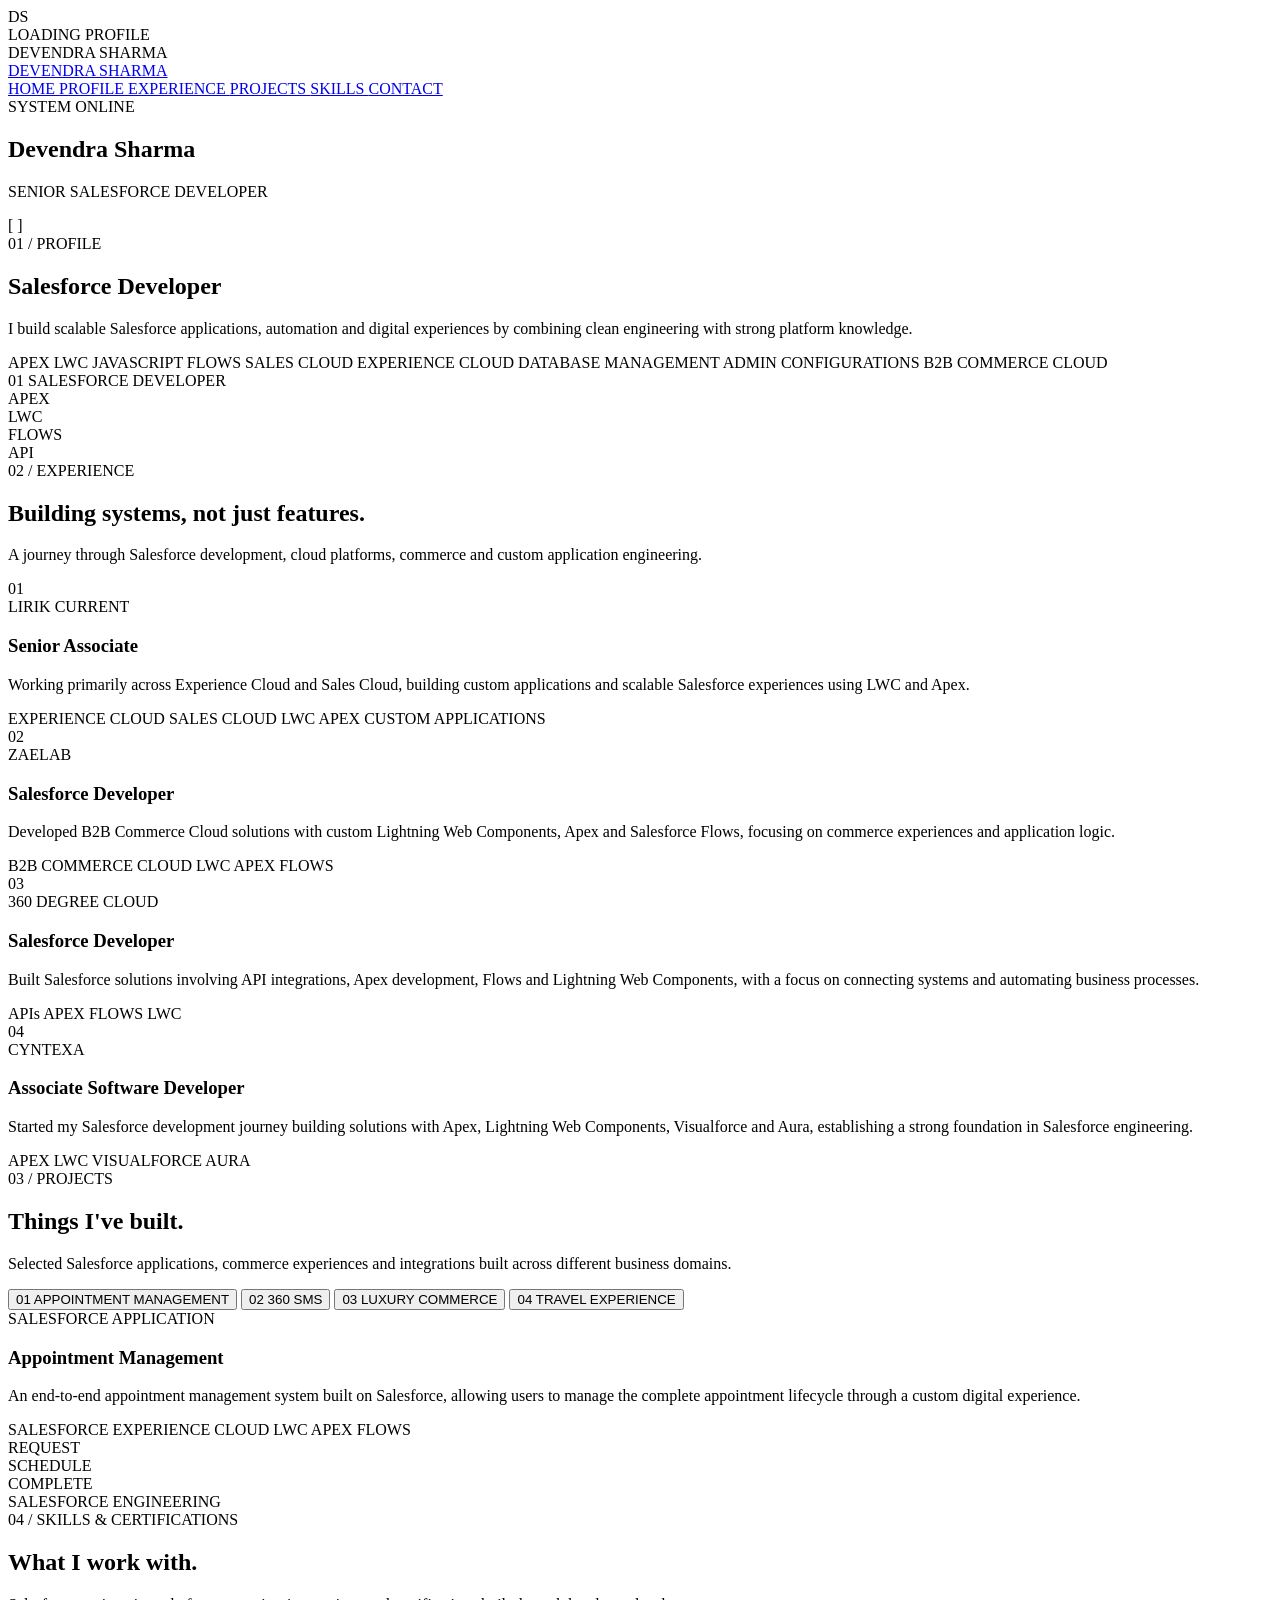
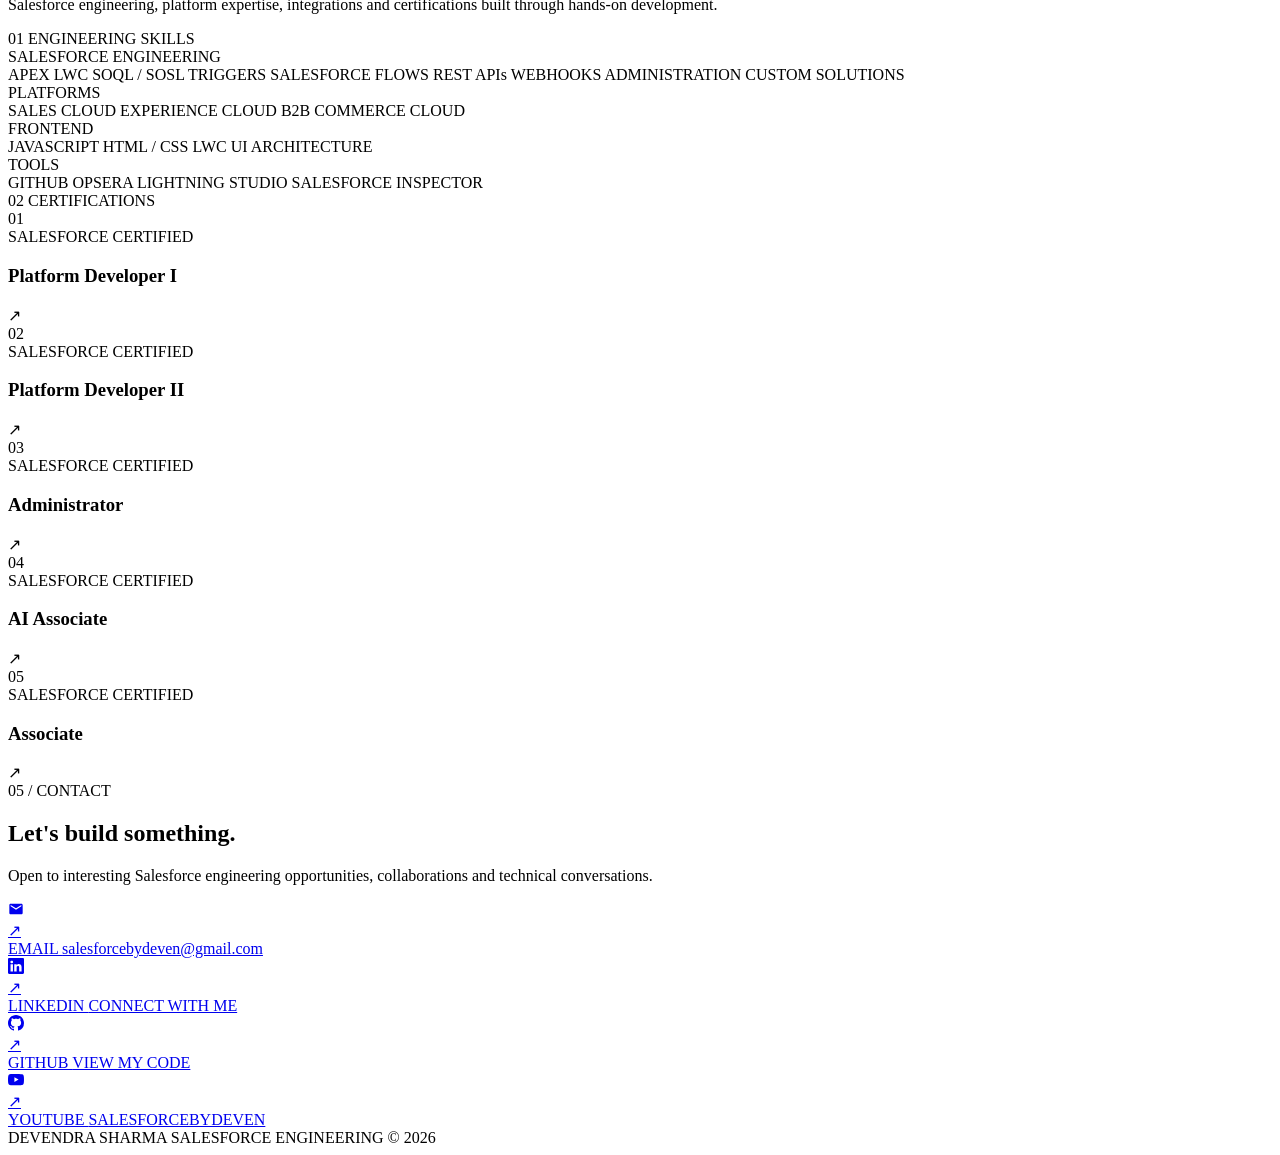
==== index.html @ 69379d5d "Initial portfolio" ====
<!doctype html>
<html lang="en">

<head>
    <meta charset="UTF-8" />

    <meta name="viewport" content="width=device-width, initial-scale=1.0" />

    <meta name="description" content="Devendra Sharma — Senior Salesforce Developer" />

    <title>Devendra Sharma — Senior Salesforce Developer</title>
    <link
        rel="icon"
        type="image/png"
        href="Asset/fav.png"
    >

    <link rel="stylesheet" href="css/main.css" />
    <link rel="stylesheet" href="css/mobile.css" />
</head>

<body>
    <!-- ==========================================
         MAIN WEBSITE
    =========================================== -->

    <main class="site">
        <!-- ======================================
             BACKGROUND
        ======================================= -->

        <div class="grid"></div>

        <!-- ======================================
             BOOT SCREEN
        ======================================= -->

        <div class="boot-screen">
            <div class="boot-content">
                <div class="boot-mark">DS</div>

                <div class="boot-text">LOADING PROFILE</div>

                <div class="boot-loader">
                    <div class="boot-progress"></div>
                </div>

                <div class="boot-status">DEVENDRA SHARMA</div>
            </div>
        </div>

        <!-- ======================================
             STICKY NAVIGATION
        ======================================= -->

        <header class="navbar">
            <!-- Logo / Home -->

            <a href="#home" class="nav-logo"> DEVENDRA SHARMA </a>

            <!-- Navigation -->

            <nav class="nav-links">
                <a href="#home" class="nav-link active" data-section="home"> HOME </a>

                <a href="#profile" class="nav-link" data-section="profile">
                    PROFILE
                </a>

                <a href="#experience" class="nav-link" data-section="experience">
                    EXPERIENCE
                </a>

                <a href="#projects" class="nav-link" data-section="projects">
                    PROJECTS
                </a>

                <a href="#skills" class="nav-link" data-section="skills"> SKILLS </a>

                <a href="#contact" class="nav-link" data-section="contact">
                    CONTACT
                </a>
            </nav>
        </header>

        <!-- ======================================
             HOME / HERO
        ======================================= -->

        <section id="home" class="page-section hero-section">
            <div class="hero">
                <div class="status">
                    <span class="line"></span>

                    <span class="dot"></span>

                    <span> SYSTEM ONLINE </span>

                    <span class="dot"></span>

                    <span class="line"></span>
                </div>

                <h1 class="hero-title">
                    <span>Devendra</span>
                    <span>Sharma</span>
                </h1>

                <div class="divider"></div>

                <p class="role hero-role">SENIOR SALESFORCE DEVELOPER</p>

                <div class="indicator">
                    <span>[</span>

                    <span class="indicator-dot"></span>

                    <span>]</span>
                </div>
            </div>
        </section>

        <!-- ======================================
             PROFILE
        ======================================= -->

        <!-- ======================================
     PROFILE
======================================= -->

        <!-- ======================================
     PROFILE
======================================= -->

        <section id="profile" class="page-section profile-section">
            <div class="profile-container">
                <!-- LEFT -->

                <div class="profile-main">
                    <span class="section-label profile-reveal"> 01 / PROFILE </span>

                    <h2 class="profile-title">
                        <span class="profile-line"> Salesforce </span>

                        <span class="profile-line accent-text"> Developer </span>
                    </h2>

                    <p class="profile-description profile-reveal">
                        I build scalable Salesforce applications, automation and digital
                        experiences by combining clean engineering with strong platform
                        knowledge.
                    </p>

                    <div class="profile-tech">
                        <span>APEX</span>

                        <span>LWC</span>

                        <span>JAVASCRIPT</span>

                        <span>FLOWS</span>

                        <span>SALES CLOUD</span>

                        <span>EXPERIENCE CLOUD</span>

                        <span>DATABASE MANAGEMENT</span>

                        <span>ADMIN CONFIGURATIONS</span>

                        <span>B2B COMMERCE CLOUD</span>
                    </div>
                </div>

                <!-- RIGHT -->

                <div class="profile-visual">
                    <div class="profile-orbit orbit-one"></div>

                    <div class="profile-orbit orbit-two"></div>

                    <div class="profile-core">
                        <span class="core-number"> 01 </span>

                        <span class="core-title"> SALESFORCE </span>

                        <span class="core-subtitle"> DEVELOPER </span>
                    </div>

                    <div class="profile-marker marker-one">APEX</div>

                    <div class="profile-marker marker-two">LWC</div>

                    <div class="profile-marker marker-three">FLOWS</div>

                    <div class="profile-marker marker-four">API</div>
                </div>
            </div>
        </section>

        <!-- ======================================
             EXPERIENCE
        ======================================= -->

        <!-- ======================================
     EXPERIENCE
======================================= -->

        <!-- ======================================
     EXPERIENCE
======================================= -->

        <section id="experience" class="page-section experience-section">
            <div class="experience-container">
                <!-- SECTION HEADER -->

                <div class="experience-header">
                    <span class="section-label"> 02 / EXPERIENCE </span>

                    <h2>
                        Building systems,
                        <span>not just features.</span>
                    </h2>

                    <p>
                        A journey through Salesforce development, cloud platforms,
                        commerce and custom application engineering.
                    </p>
                </div>

                <!-- TIMELINE -->

                <div class="experience-timeline">
                    <!-- TIMELINE LINE -->

                    <div class="timeline-line">
                        <div class="timeline-progress"></div>
                    </div>

                    <!-- ==================================
                 01 — LIRIK
            =================================== -->

                    <article class="experience-item">
                        <div class="experience-marker">01</div>

                        <div class="experience-card">
                            <div class="experience-meta">
                                <span class="experience-company"> LIRIK </span>

                                <span class="experience-status current"> CURRENT </span>
                            </div>

                            <h3>Senior Associate</h3>

                            <p>
                                Working primarily across Experience Cloud and Sales Cloud,
                                building custom applications and scalable Salesforce
                                experiences using LWC and Apex.
                            </p>

                            <div class="experience-stack">
                                <span>EXPERIENCE CLOUD</span>

                                <span>SALES CLOUD</span>

                                <span>LWC</span>

                                <span>APEX</span>

                                <span>CUSTOM APPLICATIONS</span>
                            </div>
                        </div>
                    </article>

                    <!-- ==================================
                 02 — ZAELAB
            =================================== -->

                    <article class="experience-item">
                        <div class="experience-marker">02</div>

                        <div class="experience-card">
                            <div class="experience-meta">
                                <span class="experience-company"> ZAELAB </span>
                            </div>

                            <h3>Salesforce Developer</h3>

                            <p>
                                Developed B2B Commerce Cloud solutions with custom Lightning
                                Web Components, Apex and Salesforce Flows, focusing on
                                commerce experiences and application logic.
                            </p>

                            <div class="experience-stack">
                                <span>B2B COMMERCE CLOUD</span>

                                <span>LWC</span>

                                <span>APEX</span>

                                <span>FLOWS</span>
                            </div>
                        </div>
                    </article>

                    <!-- ==================================
                 03 — 360 DEGREE CLOUD
            =================================== -->

                    <article class="experience-item">
                        <div class="experience-marker">03</div>

                        <div class="experience-card">
                            <div class="experience-meta">
                                <span class="experience-company"> 360 DEGREE CLOUD </span>
                            </div>

                            <h3>Salesforce Developer</h3>

                            <p>
                                Built Salesforce solutions involving API integrations, Apex
                                development, Flows and Lightning Web Components, with a focus
                                on connecting systems and automating business processes.
                            </p>

                            <div class="experience-stack">
                                <span>APIs</span>

                                <span>APEX</span>

                                <span>FLOWS</span>

                                <span>LWC</span>
                            </div>
                        </div>
                    </article>

                    <!-- ==================================
                 04 — CYNTEXA
            =================================== -->

                    <article class="experience-item">
                        <div class="experience-marker">04</div>

                        <div class="experience-card">
                            <div class="experience-meta">
                                <span class="experience-company"> CYNTEXA </span>
                            </div>

                            <h3>Associate Software Developer</h3>

                            <p>
                                Started my Salesforce development journey building solutions
                                with Apex, Lightning Web Components, Visualforce and Aura,
                                establishing a strong foundation in Salesforce engineering.
                            </p>

                            <div class="experience-stack">
                                <span>APEX</span>

                                <span>LWC</span>

                                <span>VISUALFORCE</span>

                                <span>AURA</span>
                            </div>
                        </div>
                    </article>
                </div>
            </div>
        </section>

        <!-- ======================================
             PROJECTS
        ======================================= -->

        <!-- ======================================
     PROJECTS
======================================= -->

        <section id="projects" class="page-section projects-section">
            <div class="projects-container">
                <!-- HEADER -->

                <div class="projects-header">
                    <span class="section-label"> 03 / PROJECTS </span>

                    <h2>
                        Things I've
                        <span>built.</span>
                    </h2>

                    <p>
                        Selected Salesforce applications, commerce experiences and
                        integrations built across different business domains.
                    </p>
                </div>

                <!-- PROJECT INTERFACE -->

                <div class="projects-interface">
                    <!-- ==================================
                 PROJECT INDEX
            =================================== -->

                    <div class="project-index">
                        <button class="project-index-item active" data-project="appointment">
                            <span class="project-number"> 01 </span>

                            <span class="project-name"> APPOINTMENT MANAGEMENT </span>
                        </button>

                        <button class="project-index-item" data-project="sms">
                            <span class="project-number"> 02 </span>

                            <span class="project-name"> 360 SMS </span>
                        </button>

                        <button class="project-index-item" data-project="commerce">
                            <span class="project-number"> 03 </span>

                            <span class="project-name"> LUXURY COMMERCE </span>
                        </button>

                        <button class="project-index-item" data-project="travel">
                            <span class="project-number"> 04 </span>

                            <span class="project-name"> TRAVEL EXPERIENCE </span>
                        </button>
                    </div>

                    <!-- ==================================
                 PROJECT DISPLAY
            =================================== -->

                    <div class="project-display">
                        <!-- TOP -->

                        <div class="project-display-top">
                            <span id="project-category" class="project-category">
                                SALESFORCE APPLICATION
                            </span>
                        </div>

                        <!-- TITLE -->

                        <h3 id="project-title" class="project-title">
                            Appointment Management
                        </h3>

                        <!-- DESCRIPTION -->

                        <p id="project-description" class="project-description">
                            An end-to-end appointment management system built on Salesforce,
                            allowing users to manage the complete appointment lifecycle
                            through a custom digital experience.
                        </p>

                        <!-- TECHNOLOGY -->

                        <div id="project-tech" class="project-tech">
                            <span>SALESFORCE</span>

                            <span>EXPERIENCE CLOUD</span>

                            <span>LWC</span>

                            <span>APEX</span>

                            <span>FLOWS</span>
                        </div>

                        <!-- ==================================
                     PROJECT VISUAL
                =================================== -->

                        <div id="project-visual" class="project-visual">
                            <!-- Appointment Visual -->

                            <div class="project-graphic graphic-appointment">
                                <div class="appointment-node">REQUEST</div>

                                <div class="graphic-line"></div>

                                <div class="appointment-node">SCHEDULE</div>

                                <div class="graphic-line"></div>

                                <div class="appointment-node accent-node">COMPLETE</div>
                            </div>
                        </div>

                        <!-- FOOTER -->

                        <div class="project-display-footer">
                            <span> SALESFORCE ENGINEERING </span>

                            <span id="project-footer-number" class="project-footer-number"></span>
                        </div>
                    </div>
                </div>
            </div>
        </section>

        <!-- =========================================================
        SKILLS & CERTIFICATIONS
        ========================================================= -->

        <section id="skills" class="page-section skills-section">
            <div class="skills-container">
                <!-- =================================================
             HEADER
        ================================================= -->

                <div class="skills-header">
                    <span class="section-label">
                        04 / SKILLS &amp; CERTIFICATIONS
                    </span>

                    <h2>
                        What I
                        <span>work with.</span>
                    </h2>

                    <p>
                        Salesforce engineering, platform expertise, integrations and
                        certifications built through hands-on development.
                    </p>
                </div>

                <!-- =================================================
             SKILLS + CERTIFICATIONS INTERFACE
        ================================================= -->

                <div class="skills-interface">
                    <!-- =================================================
                 SKILLS
            ================================================= -->

                    <div class="skills-panel">
                        <div class="skills-panel-header">
                            <span class="skills-panel-number"> 01 </span>

                            <span class="skills-panel-title"> ENGINEERING SKILLS </span>
                        </div>

                        <!-- SALESFORCE ENGINEERING -->

                        <div class="skill-group">
                            <span class="skill-group-label"> SALESFORCE ENGINEERING </span>

                            <div class="skill-list">
                                <span>APEX</span>

                                <span>LWC</span>

                                <span>SOQL / SOSL</span>

                                <span>TRIGGERS</span>

                                <span>SALESFORCE FLOWS</span>

                                <span>REST APIs</span>

                                <span>WEBHOOKS</span>

                                <span>ADMINISTRATION</span>

                                <span>CUSTOM SOLUTIONS</span>
                            </div>
                        </div>

                        <!-- PLATFORMS -->

                        <div class="skill-group">
                            <span class="skill-group-label"> PLATFORMS </span>

                            <div class="skill-list">
                                <span>SALES CLOUD</span>

                                <span>EXPERIENCE CLOUD</span>

                                <span>B2B COMMERCE CLOUD</span>
                            </div>
                        </div>

                        <!-- FRONTEND -->

                        <div class="skill-group">
                            <span class="skill-group-label"> FRONTEND </span>

                            <div class="skill-list">
                                <span>JAVASCRIPT</span>

                                <span>HTML / CSS</span>

                                <span>LWC UI ARCHITECTURE</span>
                            </div>
                        </div>

                        <!-- TOOLS -->

                        <div class="skill-group">
                            <span class="skill-group-label"> TOOLS </span>

                            <div class="skill-list">
                                <span>GITHUB</span>

                                <span>OPSERA</span>

                                <span>LIGHTNING STUDIO</span>

                                <span>SALESFORCE INSPECTOR</span>
                            </div>
                        </div>
                    </div>

                    <!-- =================================================
                 CERTIFICATIONS
            ================================================= -->

                    <div class="certifications-panel">
                        <div class="skills-panel-header">
                            <span class="skills-panel-number"> 02 </span>

                            <span class="skills-panel-title"> CERTIFICATIONS </span>
                        </div>

                        <div class="certification-list">
                            <!-- CERTIFICATION 01 -->

                            <div class="certification-card">
                                <span class="certification-index"> 01 </span>

                                <div class="certification-content">
                                    <span class="certification-label">
                                        SALESFORCE CERTIFIED
                                    </span>

                                    <h3>Platform Developer I</h3>
                                </div>

                                <span class="certification-arrow"> ↗ </span>
                            </div>

                            <!-- CERTIFICATION 02 -->

                            <div class="certification-card">
                                <span class="certification-index"> 02 </span>

                                <div class="certification-content">
                                    <span class="certification-label">
                                        SALESFORCE CERTIFIED
                                    </span>

                                    <h3>Platform Developer II</h3>
                                </div>

                                <span class="certification-arrow"> ↗ </span>
                            </div>

                            <!-- CERTIFICATION 03 -->

                            <div class="certification-card">
                                <span class="certification-index"> 03 </span>

                                <div class="certification-content">
                                    <span class="certification-label">
                                        SALESFORCE CERTIFIED
                                    </span>

                                    <h3>Administrator</h3>
                                </div>

                                <span class="certification-arrow"> ↗ </span>
                            </div>

                            <!-- CERTIFICATION 04 -->

                            <div class="certification-card">
                                <span class="certification-index"> 04 </span>

                                <div class="certification-content">
                                    <span class="certification-label">
                                        SALESFORCE CERTIFIED
                                    </span>

                                    <h3>AI Associate</h3>
                                </div>

                                <span class="certification-arrow"> ↗ </span>
                            </div>

                            <!-- CERTIFICATION 05 -->

                            <div class="certification-card">
                                <span class="certification-index"> 05 </span>

                                <div class="certification-content">
                                    <span class="certification-label">
                                        SALESFORCE CERTIFIED
                                    </span>

                                    <h3>Associate</h3>
                                </div>

                                <span class="certification-arrow"> ↗ </span>
                            </div>
                        </div>
                    </div>
                </div>
            </div>
        </section>

        <!-- ======================================
             CONTACT
        ======================================= -->

        <!-- =========================================================
     CONTACT SECTION
========================================================= -->

        <section id="contact" class="page-section contact-section">

            <div class="contact-container">


                <!-- =================================================
             HEADER
        ================================================= -->

                <div class="contact-header">

                    <span class="section-label">
                        05 / CONTACT
                    </span>


                    <h2>
                        Let's build
                        <span>something.</span>
                    </h2>


                    <p>
                        Open to interesting Salesforce engineering
                        opportunities, collaborations and technical
                        conversations.
                    </p>

                </div>


                <!-- =================================================
             CONTACT GRID
        ================================================= -->

                <div class="contact-grid">


                    <!-- =================================================
                 EMAIL
            ================================================= -->

                    <a href="mailto:salesforcebydeven@gmail.com" class="contact-card">

                        <div class="contact-card-top">

                            <div class="contact-card-icon">

                                <!-- Gmail -->

                                <svg xmlns="http://www.w3.org/2000/svg" width="16" height="16" fill="currentColor"
                                    viewBox="0 0 24 24">

                                    <path
                                        d="M20 4H4c-1.1 0-2 .9-2 2v12c0 1.1.9 2 2 2h16c1.1 0 2-.9 2-2V6c0-1.1-.9-2-2-2zm0 4.01-8 5-8-5V6l8 5 8-5v2.01z" />

                                </svg>

                            </div>


                            <span class="contact-card-arrow">
                                ↗
                            </span>

                        </div>


                        <div class="contact-card-content">

                            <span class="contact-card-label">
                                EMAIL
                            </span>


                            <span class="contact-card-value">
                                salesforcebydeven@gmail.com
                            </span>

                        </div>

                    </a>


                    <!-- =================================================
                 LINKEDIN
            ================================================= -->

                    <a href="https://www.linkedin.com/in/devendrasharma10/" target="_blank" rel="noopener noreferrer"
                        class="contact-card">

                        <div class="contact-card-top">

                            <div class="contact-card-icon">

                                <!-- LinkedIn -->

                                <svg xmlns="http://www.w3.org/2000/svg" width="16" height="16" fill="currentColor"
                                    viewBox="0 0 16 16">

                                    <path
                                        d="M0 1.146C0 .513.526 0 1.175 0h13.65C15.474 0 16 .513 16 1.146v13.708c0 .633-.526 1.146-1.175 1.146H1.175C.526 16 0 15.487 0 14.854zM4.943 13.394V6.169H2.542v7.225zm-1.2-8.212c.837 0 1.358-.554 1.358-1.248-.015-.709-.52-1.248-1.342-1.248S2.4 3.226 2.4 3.934c0 .694.521 1.248 1.327 1.248zm4.908 8.212V9.359c0-.216.016-.432.08-.586.173-.431.568-.878 1.232-.878.869 0 1.216.662 1.216 1.634v3.865h2.401V9.25c0-2.22-1.184-3.252-2.764-3.252-1.274 0-1.845.7-2.165 1.193V6.169h-2.4c.03.678 0 7.225 0 7.225z" />

                                </svg>

                            </div>


                            <span class="contact-card-arrow">
                                ↗
                            </span>

                        </div>


                        <div class="contact-card-content">

                            <span class="contact-card-label">
                                LINKEDIN
                            </span>


                            <span class="contact-card-value">
                                CONNECT WITH ME
                            </span>

                        </div>

                    </a>


                    <!-- =================================================
                 GITHUB
            ================================================= -->

                    <a href="https://github.com/devendra-sharma-dev" target="_blank" rel="noopener noreferrer"
                        class="contact-card">

                        <div class="contact-card-top">

                            <div class="contact-card-icon">

                                <!-- GitHub -->

                                <svg xmlns="http://www.w3.org/2000/svg" width="16" height="16" fill="currentColor"
                                    viewBox="0 0 16 16">

                                    <path
                                        d="M8 0C3.58 0 0 3.58 0 8c0 3.54 2.29 6.53 5.47 7.59.4.07.55-.17.55-.38 0-.19-.01-.82-.01-1.49-2.01.37-2.53-.49-2.69-.94-.09-.23-.48-.94-.82-1.13-.28-.15-.68-.52-.01-.53.63-.01 1.08.58 1.23.82.72 1.21 1.87.87 2.33.66.07-.52.28-.87.51-1.07-1.78-.2-3.64-.89-3.64-3.95 0-.87.31-1.59.82-2.15-.08-.2-.36-1.02.08-2.12 0 0 .67-.21 2.2.82.64-.18 1.32-.27 2-.27s1.36.09 2 .27c1.53-1.04 2.2-.82 2.2-.82.44 1.1.16 1.92.08 2.12.51.56.82 1.27.82 2.15 0 3.07-1.87 3.75-3.65 3.95.29.25.54.73.54 1.48 0 1.07-.01 1.93-.01 2.2 0 .21.15.46.55.38A8.01 8.01 0 0 0 16 8c0-4.42-3.58-8-8-8" />

                                </svg>

                            </div>


                            <span class="contact-card-arrow">
                                ↗
                            </span>

                        </div>


                        <div class="contact-card-content">

                            <span class="contact-card-label">
                                GITHUB
                            </span>


                            <span class="contact-card-value">
                                VIEW MY CODE
                            </span>

                        </div>

                    </a>


                    <!-- =================================================
                 YOUTUBE
            ================================================= -->

                    <a href="https://www.youtube.com/@SalesforceByDeven" target="_blank" rel="noopener noreferrer"
                        class="contact-card">

                        <div class="contact-card-top">

                            <div class="contact-card-icon">

                                <!-- YouTube -->

                                <svg xmlns="http://www.w3.org/2000/svg" width="16" height="16" fill="currentColor"
                                    viewBox="0 0 16 16">

                                    <path
                                        d="M8.051 1.999h.089c.822.003 4.987.033 6.11.335a2.01 2.01 0 0 1 1.415 1.42c.101.38.172.883.22 1.402l.01.104.022.26.008.104c.065.914.073 1.77.074 1.957v.075c-.001.194-.01 1.108-.082 2.06l-.008.105-.009.104c-.05.572-.124 1.14-.235 1.558a2.01 2.01 0 0 1-1.415 1.42c-1.16.312-5.569.334-6.18.335h-.142c-.309 0-1.587-.006-2.927-.052l-.17-.006-.087-.004-.171-.007-.171-.007c-1.11-.049-2.167-.128-2.654-.26a2.01 2.01 0 0 1-1.415-1.419c-.111-.417-.185-.986-.235-1.558L.09 9.82l-.008-.104A31 31 0 0 1 0 7.68v-.123c.002-.215.01-.958.064-1.778l.007-.103.003-.052.008-.104.022-.26.01-.104c.048-.519.119-1.023.22-1.402a2.01 2.01 0 0 1 1.415-1.42c.487-.13 1.544-.21 2.654-.26l.17-.007.172-.006.086-.003.171-.007A100 100 0 0 1 7.858 2zM6.4 5.209v4.818l4.157-2.408z" />

                                </svg>

                            </div>


                            <span class="contact-card-arrow">
                                ↗
                            </span>

                        </div>


                        <div class="contact-card-content">

                            <span class="contact-card-label">
                                YOUTUBE
                            </span>


                            <span class="contact-card-value">
                                SALESFORCEBYDEVEN
                            </span>

                        </div>

                    </a>


                </div>


                <!-- =================================================
             FOOTER
        ================================================= -->

                <div class="contact-footer">

                    <span>
                        DEVENDRA SHARMA
                    </span>


                    <span>
                        SALESFORCE ENGINEERING
                    </span>


                    <span>
                        © 2026
                    </span>

                </div>

            </div>

        </section>
    </main>

    <!-- ==========================================
         JAVASCRIPT
    =========================================== -->

    <script src="js/cursor.js"></script>
    <script src="js/profile.js"></script>
    <script src="js/boot.js"></script>
    <script src="js/navigation.js"></script>
    <script src="js/hero.js"></script>
    <script src="js/experience.js"></script>
    <script src="js/projects.js"></script>
</body>

</html>
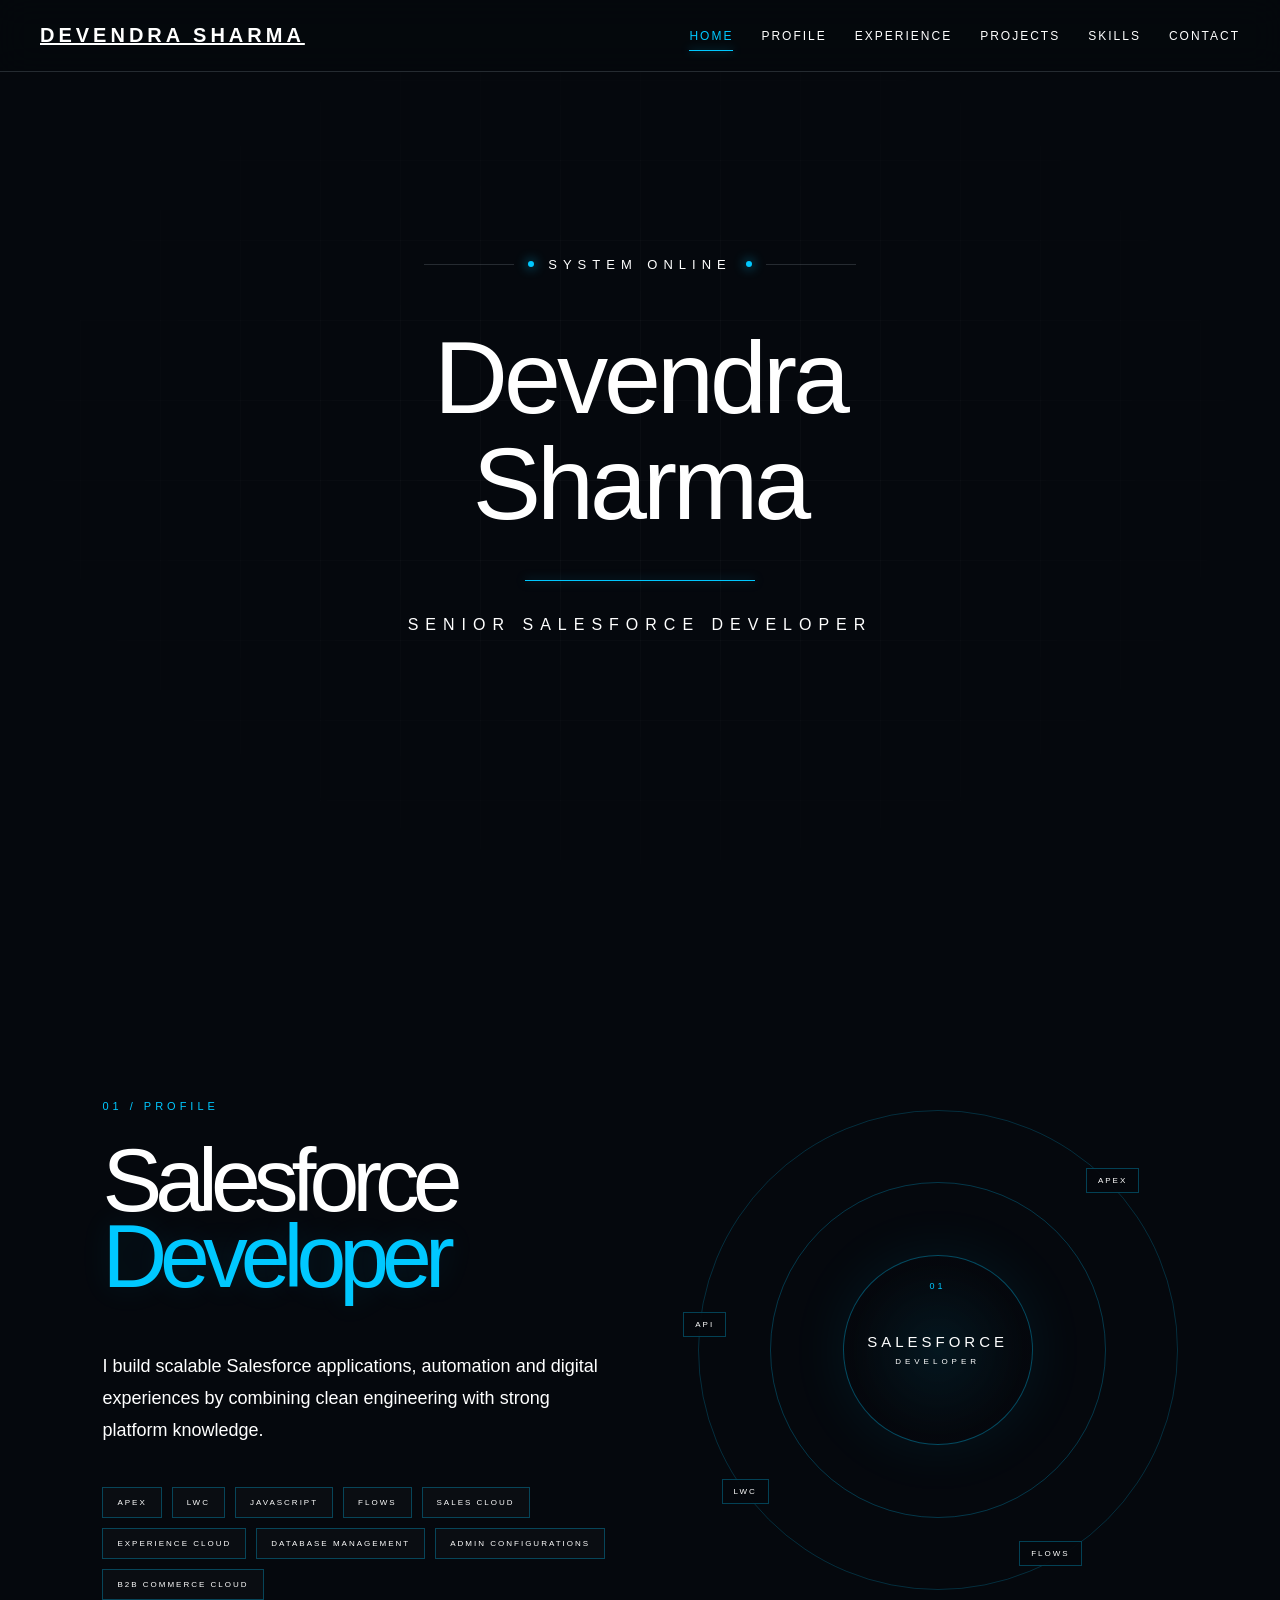
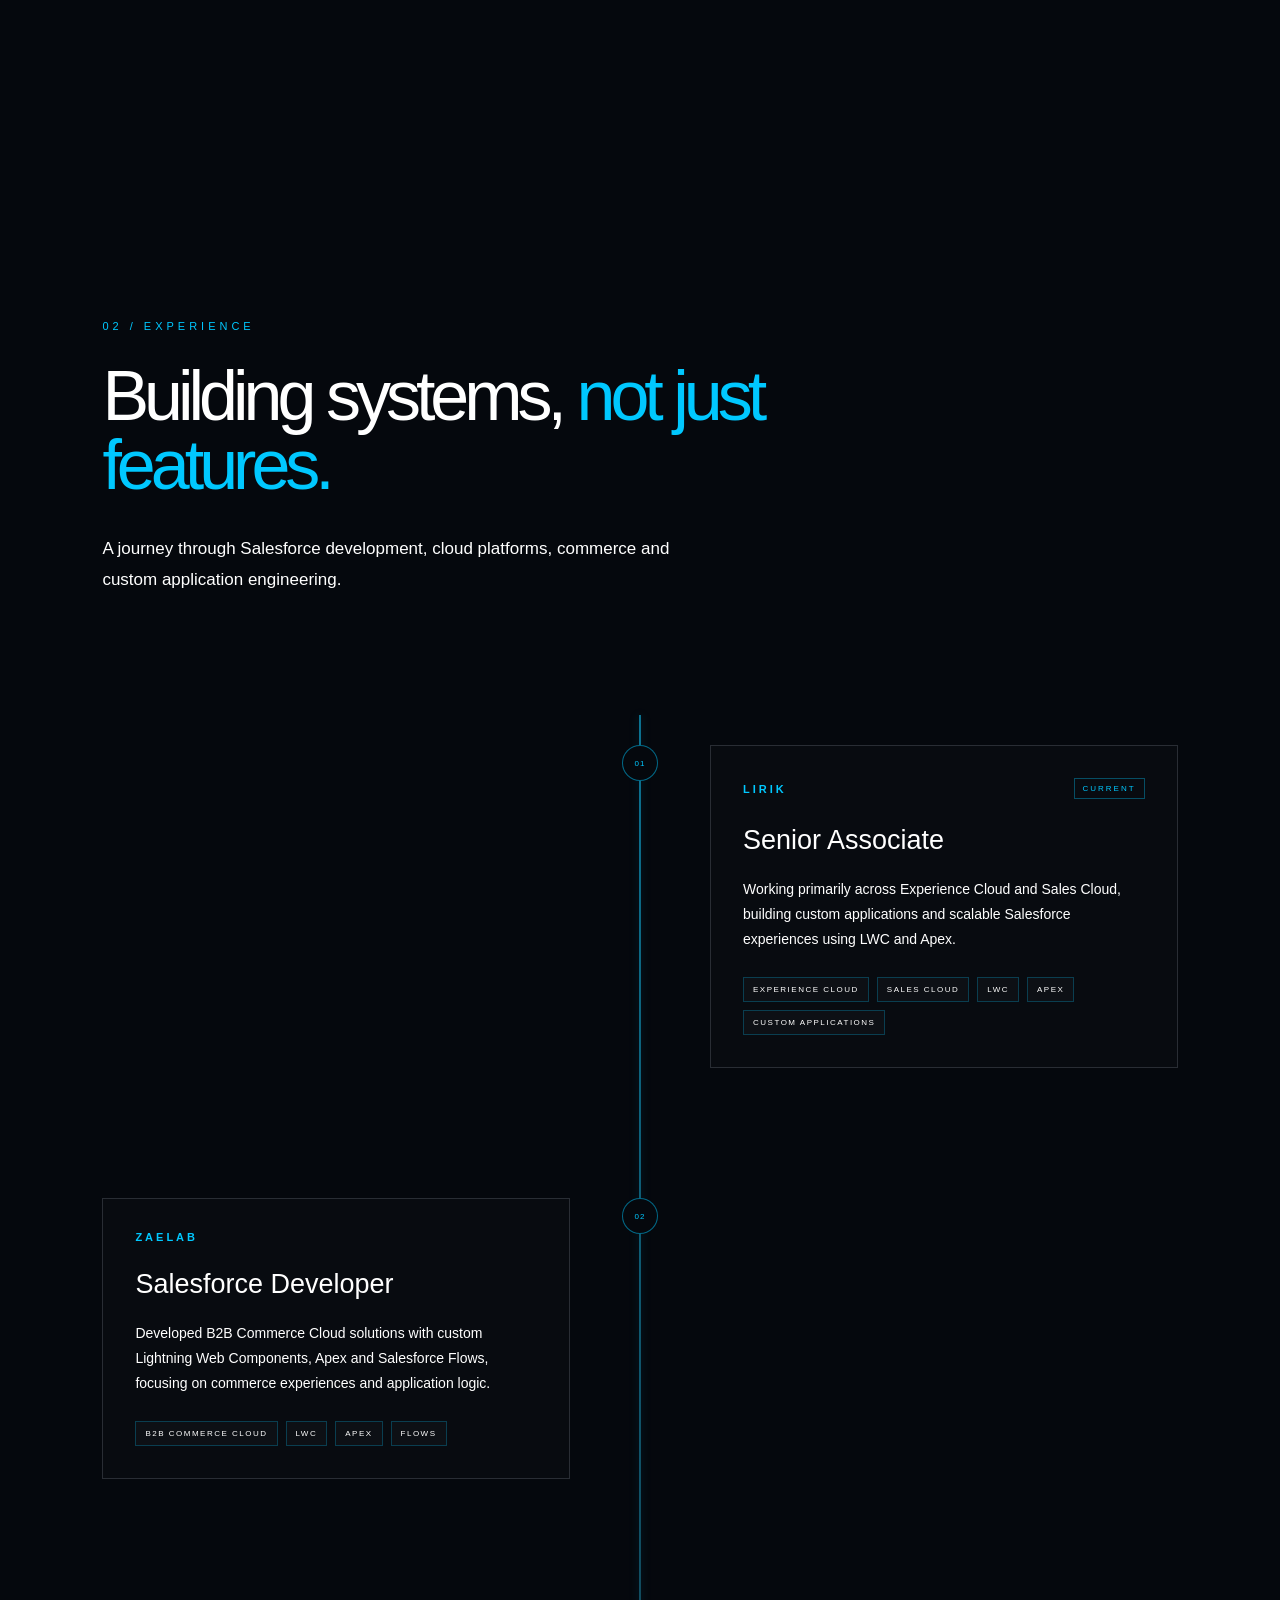
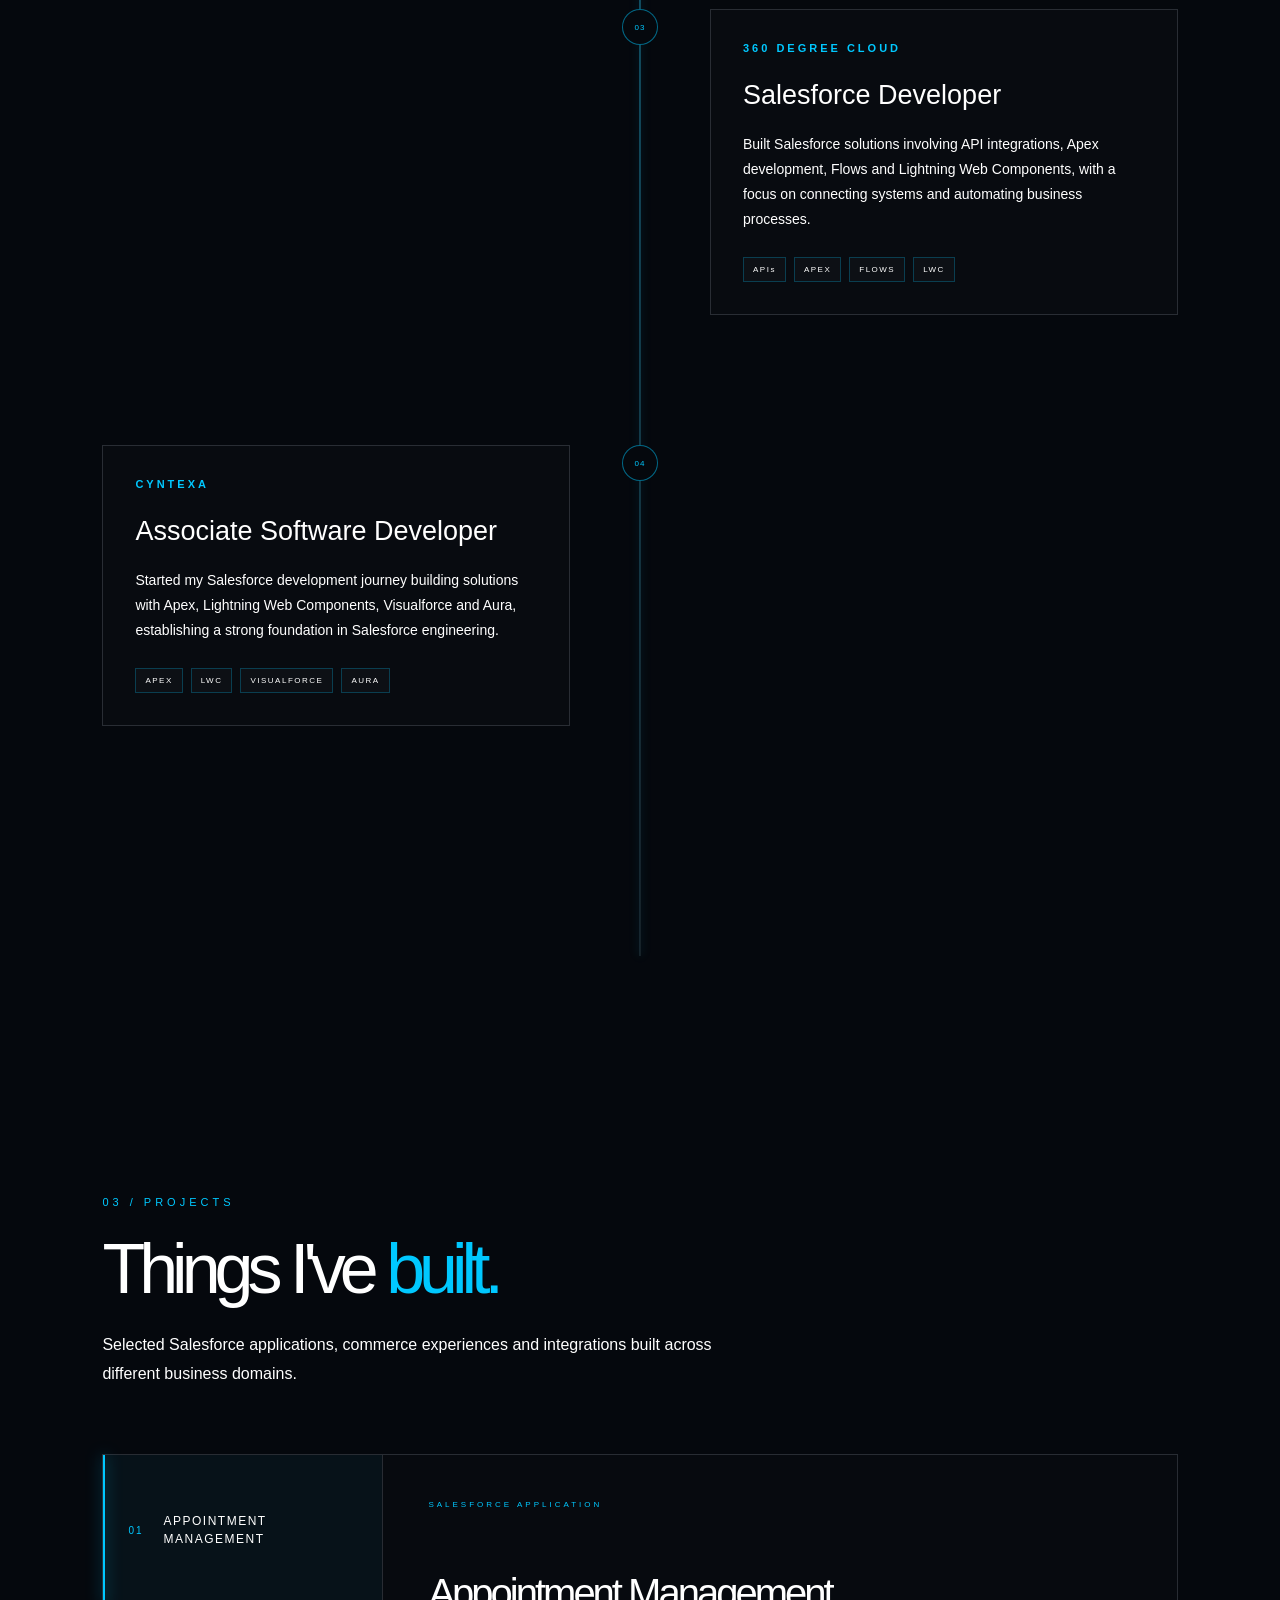
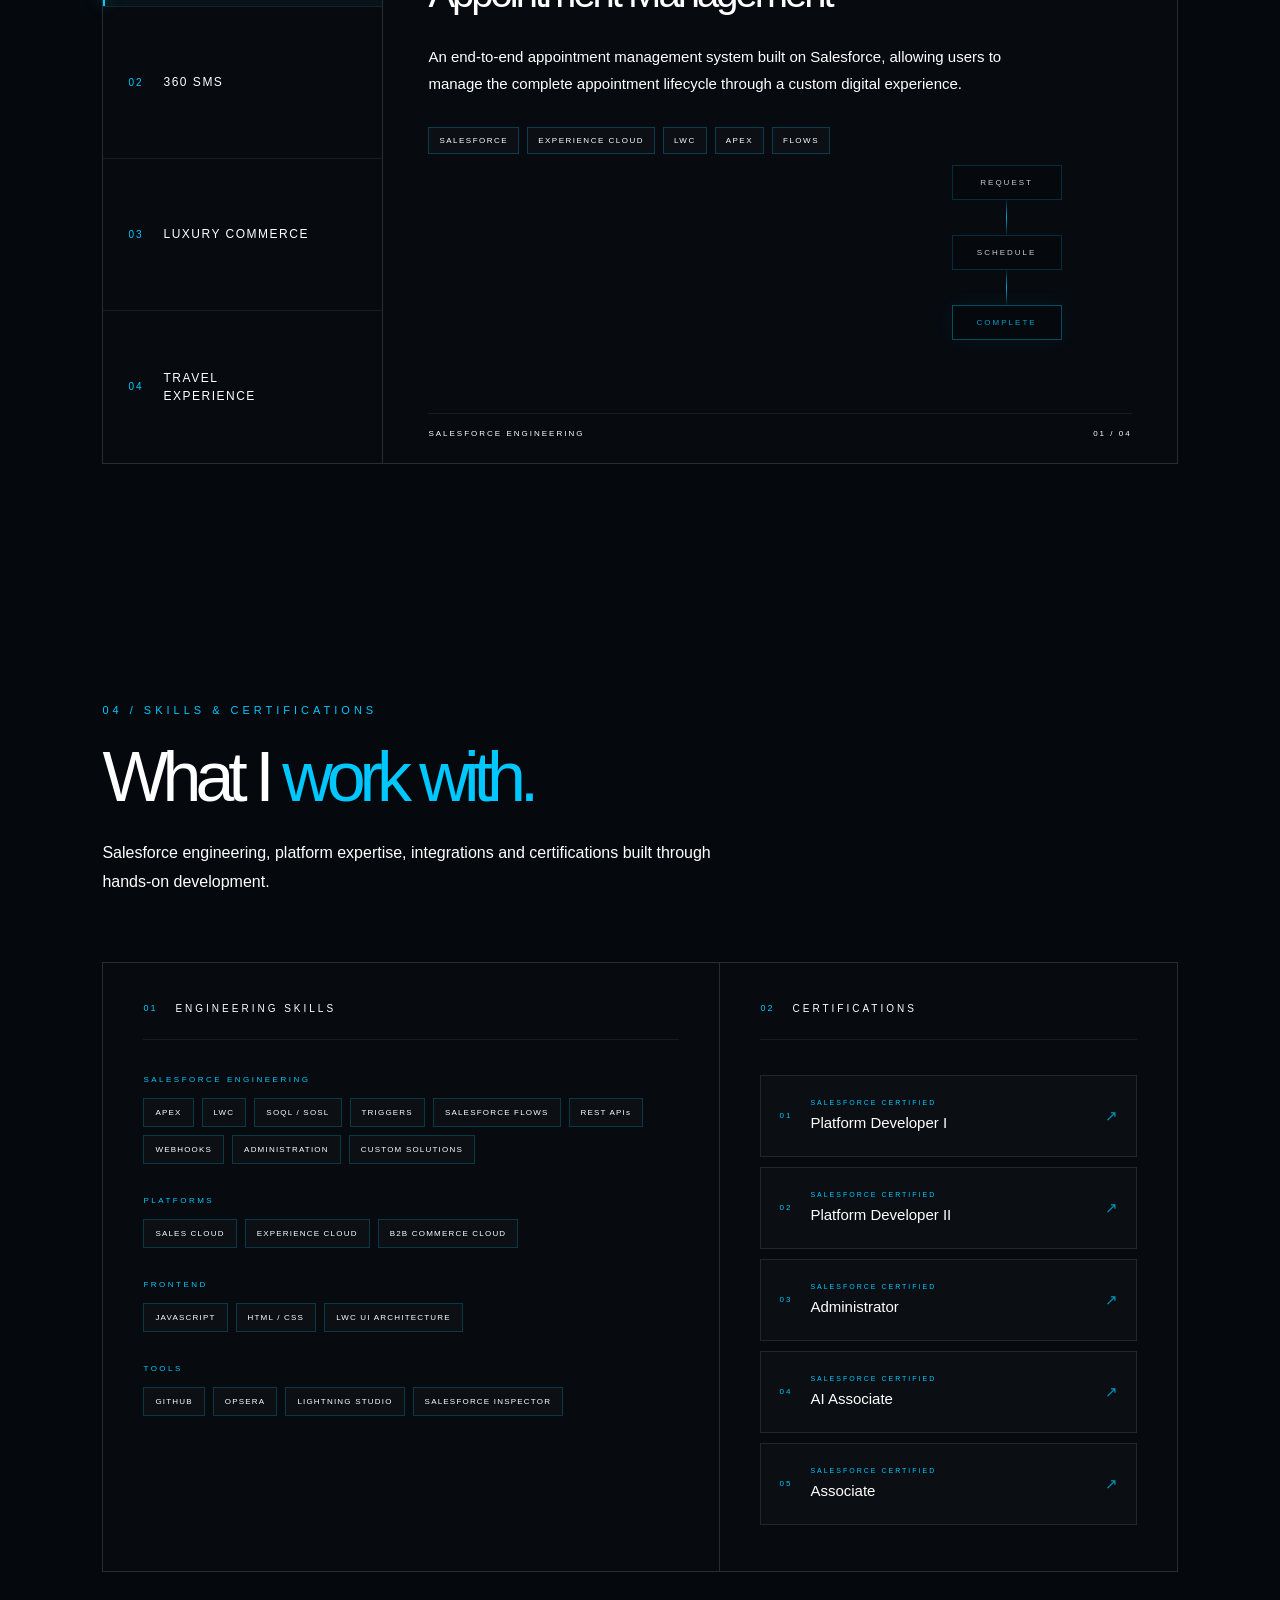
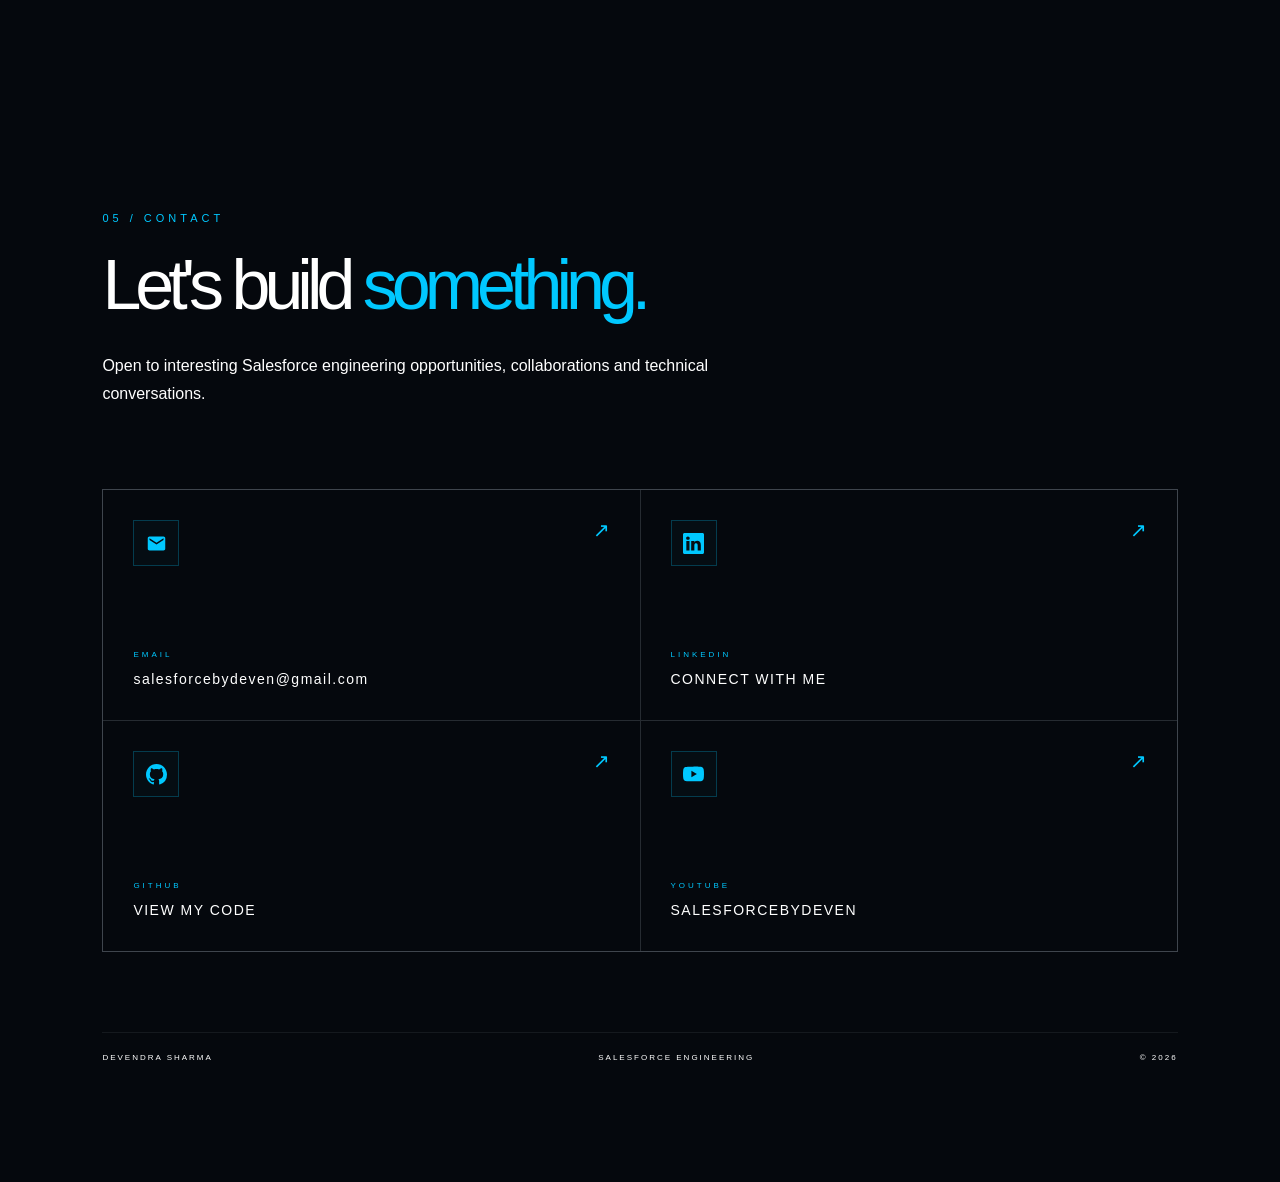
==== commit 662207ac: "new commit" ====
--- a/index.html
+++ b/index.html
@@ -15,8 +15,8 @@
         href="Asset/fav.png"
     >
 
-    <link rel="stylesheet" href="css/main.css" />
-    <link rel="stylesheet" href="css/mobile.css" />
+    <link rel="stylesheet" href="CSS/main.css" />
+    <link rel="stylesheet" href="CSS/mobile.css" />
 </head>
 
 <body>
@@ -981,13 +981,13 @@
          JAVASCRIPT
     =========================================== -->
 
-    <script src="js/cursor.js"></script>
-    <script src="js/profile.js"></script>
-    <script src="js/boot.js"></script>
-    <script src="js/navigation.js"></script>
-    <script src="js/hero.js"></script>
-    <script src="js/experience.js"></script>
-    <script src="js/projects.js"></script>
+    <script src="JS/boot.js"></script>
+    <script src="JS/profile.js"></script>
+    <script src="JS/boot.js"></script>
+    <script src="JS/navigation.js"></script>
+    <script src="JS/hero.js"></script>
+    <script src="JS/experience.js"></script>
+    <script src="JS/projects.js"></script>
 </body>
 
 </html>
--- a/CSS/main.css
+++ b/CSS/main.css
@@ -0,0 +1,3359 @@
+* {
+    margin: 0;
+    padding: 0;
+    box-sizing: border-box;
+}
+
+
+/* =========================================================
+   DESIGN TOKENS
+========================================================= */
+
+:root {
+    --background: #05080d;
+
+    --text-primary: #ffffff;
+    --text-accent: #00c8ff;
+
+    --accent: #00c8ff;
+
+    --line: rgba(139, 148, 158, 0.25);
+}
+
+
+/* =========================================================
+   BASE
+========================================================= */
+
+html {
+    width: 100%;
+
+    scroll-behavior: smooth;
+
+    scroll-padding-top: 72px;
+}
+
+
+body {
+    width: 100%;
+    min-height: 100%;
+
+    background: var(--background);
+
+    color: #ffffff;
+
+    font-family:
+        Arial,
+        Helvetica,
+        sans-serif;
+
+    overflow-x: hidden;
+    overflow-y: auto;
+}
+
+
+/* =========================================================
+   MAIN SITE
+========================================================= */
+
+.site {
+    position: relative;
+
+    width: 100%;
+    min-height: 100vh;
+}
+
+
+/* =========================================================
+   BACKGROUND GRID
+========================================================= */
+
+.grid {
+    position: fixed;
+
+    inset: 0;
+
+    pointer-events: none;
+
+    --grid-x: 0px;
+    --grid-y: 0px;
+
+    transform:
+        translate(
+            var(--grid-x),
+            var(--grid-y)
+        );
+
+    will-change: transform;
+
+    background-image:
+        linear-gradient(
+            rgba(255, 255, 255, 0.025) 1px,
+            transparent 1px
+        ),
+        linear-gradient(
+            90deg,
+            rgba(255, 255, 255, 0.025) 1px,
+            transparent 1px
+        );
+
+    background-size: 80px 80px;
+
+    mask-image:
+        radial-gradient(
+            ellipse at center,
+            black 20%,
+            transparent 80%
+        );
+
+    z-index: 0;
+}
+
+
+/* =========================================================
+   BOOT SCREEN
+========================================================= */
+
+.boot-screen {
+    position: fixed;
+
+    inset: 0;
+
+    z-index: 1000;
+
+    display: flex;
+
+    align-items: center;
+    justify-content: center;
+
+    background: var(--background);
+
+    transition:
+        opacity 0.6s ease,
+        visibility 0.6s ease;
+}
+
+
+.boot-screen.boot-complete {
+    opacity: 0;
+
+    visibility: hidden;
+
+    pointer-events: none;
+}
+
+
+.boot-content {
+    width: 280px;
+
+    text-align: center;
+}
+
+
+.boot-mark {
+    margin-bottom: 30px;
+
+    color: #00c8ff;
+
+    font-size: 28px;
+
+    font-weight: 600;
+
+    letter-spacing: 8px;
+}
+
+
+.boot-text {
+    margin-bottom: 12px;
+
+    color: #ffffff;
+
+    font-size: 10px;
+
+    letter-spacing: 4px;
+}
+
+
+.boot-loader {
+    width: 100%;
+
+    height: 1px;
+
+    background:
+        rgba(139, 148, 158, 0.2);
+
+    overflow: hidden;
+}
+
+
+.boot-progress {
+    width: 0%;
+
+    height: 100%;
+
+    background: #00c8ff;
+
+    box-shadow:
+        0 0 10px #00c8ff;
+
+    animation:
+        bootProgress 1.2s ease forwards;
+}
+
+
+.boot-status {
+    margin-top: 15px;
+
+    color: #ffffff;
+
+    font-size: 8px;
+
+    letter-spacing: 3px;
+}
+
+
+@keyframes bootProgress {
+
+    from {
+        width: 0%;
+    }
+
+    to {
+        width: 100%;
+    }
+
+}
+
+
+/* =========================================================
+   CURSOR GLOW
+========================================================= */
+
+.cursor-glow {
+    position: fixed;
+
+    width: 300px;
+    height: 300px;
+
+    border-radius: 50%;
+
+    pointer-events: none;
+
+    transform:
+        translate(-50%, -50%);
+
+    background:
+        radial-gradient(
+            circle,
+            rgba(0, 200, 255, 0.121) 0%,
+            rgba(0, 200, 255, 0.077) 35%,
+            transparent 70%
+        );
+
+    filter: blur(10px);
+
+    z-index: 1;
+}
+
+
+/* =========================================================
+   STICKY NAVIGATION
+========================================================= */
+
+.navbar {
+    position: sticky;
+
+    top: 0;
+
+    z-index: 500;
+
+    width: 100%;
+
+    height: 72px;
+
+    display: flex;
+
+    align-items: center;
+
+    justify-content: space-between;
+
+    padding: 0 40px;
+
+    background:
+        rgba(5, 8, 13, 0.75);
+
+    border-bottom:
+        1px solid var(--line);
+
+    backdrop-filter:
+        blur(16px);
+}
+
+
+/* =========================================================
+   NAVIGATION LOGO
+========================================================= */
+
+.nav-logo {
+    color: #ffffff;
+    text-decoration: underline;
+    font-size: 20px;
+    font-weight: 600;
+    letter-spacing: 4px;
+    white-space: nowrap;
+    transition: color 1.25s ease;
+}
+
+
+.nav-logo:hover {
+    color: #00c8ff;
+}
+
+
+/* =========================================================
+   NAVIGATION LINKS
+========================================================= */
+
+.nav-links {
+    display: flex;
+
+    align-items: center;
+
+    gap: 28px;
+}
+
+
+.nav-link {
+    position: relative;
+
+    padding: 8px 0;
+
+    color: #ffffff;
+
+    text-decoration: none;
+
+    font-size: 12px;
+
+    letter-spacing: 2px;
+
+    transition:
+        color 0.25s ease;
+}
+
+
+.nav-link:hover {
+    color: #00c8ff;
+}
+
+
+/* =========================================================
+   ACTIVE NAVIGATION
+========================================================= */
+
+.nav-link.active {
+    color: #00c8ff;
+}
+
+
+.nav-link.active::after {
+    content: "";
+
+    position: absolute;
+
+    left: 0;
+    bottom: 0;
+
+    width: 100%;
+    height: 1px;
+
+    background: #00c8ff;
+
+    box-shadow:
+        0 0 8px
+        rgba(0, 200, 255, 0.7);
+}
+
+
+/* =========================================================
+   PAGE SECTIONS
+========================================================= */
+
+.page-section {
+    position: relative;
+
+    width: 100%;
+
+    min-height: 100vh;
+
+    display: flex;
+
+    align-items: center;
+
+    padding:
+        120px 8vw;
+
+    scroll-margin-top: 72px;
+
+    z-index: 2;
+}
+
+
+/* =========================================================
+   HOME / HERO
+========================================================= */
+
+.hero-section {
+    min-height:
+        calc(100vh - 72px);
+
+    padding: 0;
+}
+
+
+.hero {
+    position: relative;
+
+    width: 90%;
+
+    max-width: 1200px;
+
+    margin: 0 auto;
+
+    text-align: center;
+}
+
+
+/* =========================================================
+   HERO SCAN LINE
+========================================================= */
+
+.hero-scan {
+    position: absolute;
+
+    top: 50%;
+    left: -10%;
+
+    width: 120%;
+    height: 1px;
+
+    background:
+        linear-gradient(
+            90deg,
+            transparent,
+            #00c8ff,
+            transparent
+        );
+
+    opacity: 0;
+
+    box-shadow:
+        0 0 20px #00c8ff;
+
+    pointer-events: none;
+
+    animation:
+        heroScan
+        2s
+        cubic-bezier(0.16, 1, 0.3, 1)
+        0.4s
+        forwards;
+}
+
+
+@keyframes heroScan {
+
+    0% {
+        transform:
+            translateX(-100%);
+
+        opacity: 0;
+    }
+
+    20% {
+        opacity: 0.8;
+    }
+
+    80% {
+        opacity: 0.4;
+    }
+
+    100% {
+        transform:
+            translateX(100%);
+
+        opacity: 0;
+    }
+
+}
+
+
+/* =========================================================
+   HERO STATUS
+========================================================= */
+
+.status {
+    display: flex;
+
+    align-items: center;
+
+    justify-content: center;
+
+    gap: 14px;
+
+    margin-bottom: 55px;
+
+    color: #ffffff;
+
+    font-size: 13px;
+
+    letter-spacing: 6px;
+}
+
+
+.status .line {
+    width: 90px;
+
+    height: 1px;
+
+    background: var(--line);
+}
+
+
+.dot {
+    width: 6px;
+    height: 6px;
+
+    flex-shrink: 0;
+
+    border-radius: 50%;
+
+    background: #00c8ff;
+
+    box-shadow:
+        0 0 12px #00c8ff;
+}
+
+
+/* =========================================================
+   HERO TITLE
+========================================================= */
+
+.hero-title {
+    display: flex;
+
+    flex-direction: column;
+
+    gap: 4px;
+
+    --mouse-x: 0px;
+    --mouse-y: 0px;
+
+    will-change: transform;
+
+    perspective: 800px;
+}
+
+
+.hero-title span {
+    display: block;
+
+    transition:
+        transform
+        1.4s
+        cubic-bezier(0.16, 1, 0.3, 1);
+}
+
+
+.hero-hidden.hero-title {
+    transform:
+        translate(
+            var(--mouse-x),
+            calc(60px + var(--mouse-y))
+        )
+        rotateX(12deg)
+        scale(0.96);
+}
+
+
+.hero h1 {
+    color: #ffffff;
+
+    font-size:
+        clamp(55px, 8vw, 115px);
+
+    font-weight: 500;
+
+    letter-spacing: -4px;
+
+    line-height: 1;
+
+    white-space: nowrap;
+}
+
+
+/* =========================================================
+   HERO GENERAL REVEAL
+========================================================= */
+
+.hero-hidden {
+    opacity: 0;
+
+    transform:
+        translateY(35px)
+        scale(0.97);
+
+    filter:
+        blur(8px);
+}
+
+
+.hero-visible {
+    opacity: 1;
+
+    transform:
+        translate(
+            var(--mouse-x, 0px),
+            var(--mouse-y, 0px)
+        )
+        scale(1);
+
+    filter:
+        blur(0);
+
+    transition:
+        opacity
+        1.1s
+        cubic-bezier(0.16, 1, 0.3, 1),
+
+        transform
+        1.1s
+        cubic-bezier(0.16, 1, 0.3, 1),
+
+        filter
+        1.1s
+        ease;
+}
+
+
+/* =========================================================
+   HERO DIVIDER
+========================================================= */
+
+.divider {
+    width: 230px;
+
+    height: 1px;
+
+    margin:
+        45px auto 35px;
+
+    background: #00c8ff;
+
+    box-shadow:
+        0 0 10px
+        rgba(0, 200, 255, 0.5);
+}
+
+
+.divider.hero-hidden {
+    transform:
+        scaleX(0);
+
+    transform-origin:
+        center;
+}
+
+
+.divider.hero-visible {
+    transform:
+        scaleX(1);
+
+    transition:
+        transform
+        1.4s
+        cubic-bezier(0.16, 1, 0.3, 1);
+}
+
+
+/* =========================================================
+   HERO ROLE
+========================================================= */
+
+.role {
+    color: #ffffff;
+
+    font-size: 16px;
+
+    font-weight: 400;
+
+    letter-spacing: 7px;
+}
+
+
+.hero-role.hero-hidden {
+    letter-spacing: 14px;
+}
+
+
+.hero-role.hero-visible {
+    letter-spacing: 7px;
+
+    transition:
+        opacity 1s ease,
+        transform
+        1s
+        cubic-bezier(0.16, 1, 0.3, 1),
+        filter 1s ease,
+        letter-spacing
+        1.2s
+        cubic-bezier(0.16, 1, 0.3, 1);
+}
+
+
+/* =========================================================
+   HERO INDICATOR
+========================================================= */
+
+.indicator {
+    display: flex;
+
+    align-items: center;
+
+    justify-content: center;
+
+    gap: 10px;
+
+    margin-top: 60px;
+
+    color: #ffffff;
+
+    font-size: 18px;
+}
+
+
+.indicator-dot {
+    width: 7px;
+    height: 7px;
+
+    border-radius: 50%;
+
+    background: #00c8ff;
+
+    box-shadow:
+        0 0 12px #00c8ff;
+}
+
+
+.indicator.hero-hidden {
+    opacity: 0;
+}
+
+
+.indicator.hero-visible {
+    opacity: 1;
+
+    transition:
+        opacity 0.8s ease;
+}
+
+
+/* =========================================================
+   HERO METADATA
+========================================================= */
+
+.hero-metadata {
+    display: flex;
+
+    align-items: center;
+
+    justify-content: center;
+
+    gap: 12px;
+
+    margin-top: 25px;
+
+    --mouse-x: 0px;
+    --mouse-y: 0px;
+
+    color: #ffffff;
+
+    font-size: 8px;
+
+    letter-spacing: 2px;
+
+    opacity: 0;
+
+    transform:
+        translate(
+            var(--mouse-x),
+            var(--mouse-y)
+        );
+
+    will-change: transform;
+
+    animation:
+        metadataReveal
+        1.2s
+        ease
+        4.1s
+        forwards;
+}
+
+
+@keyframes metadataReveal {
+
+    from {
+        opacity: 0;
+    }
+
+    to {
+        opacity: 1;
+    }
+
+}
+
+
+/* =========================================================
+   SECTION CONTENT
+========================================================= */
+
+.section-content {
+    width:
+        min(
+            1100px,
+            100%
+        );
+
+    margin: 0 auto;
+}
+
+
+/* =========================================================
+   SECTION LABEL
+========================================================= */
+
+.section-label {
+    display: block;
+
+    margin-bottom: 30px;
+
+    color: #00c8ff;
+
+    font-size: 11px;
+
+    letter-spacing: 4px;
+}
+
+
+/* =========================================================
+   SECTION HEADINGS
+========================================================= */
+
+.section-content h2 {
+    max-width: 900px;
+
+    color: #ffffff;
+
+    font-size:
+        clamp(48px, 7vw, 100px);
+
+    font-weight: 500;
+
+    line-height: 0.98;
+
+    letter-spacing: -4px;
+}
+
+
+/* =========================================================
+   SECTION PARAGRAPH
+========================================================= */
+
+.section-content p {
+    max-width: 650px;
+
+    margin-top: 40px;
+
+    color: #ffffff;
+
+    font-size: 18px;
+
+    line-height: 1.8;
+}
+
+
+/* =========================================================
+   PROFILE SECTION
+========================================================= */
+
+.profile-section {
+    overflow: hidden;
+}
+
+
+.profile-container {
+    width:
+        min(
+            1250px,
+            100%
+        );
+
+    margin: 0 auto;
+
+    display: grid;
+
+    grid-template-columns:
+        1.1fr
+        0.9fr;
+
+    align-items: center;
+
+    gap: 80px;
+}
+
+
+/* =========================================================
+   PROFILE TEXT
+========================================================= */
+
+.profile-main {
+    position: relative;
+
+    z-index: 5;
+}
+
+
+.profile-title {
+    margin-top: 10px;
+
+    display: flex;
+
+    flex-direction: column;
+
+    color: #ffffff;
+
+    font-size:
+        clamp(70px, 7vw, 130px);
+
+    line-height: 0.85;
+
+    font-weight: 500;
+
+    letter-spacing: -7px;
+}
+
+
+.profile-line {
+    display: block;
+
+    opacity: 0;
+
+    transform:
+        translateX(-70px);
+
+    transition:
+        opacity
+        1s
+        cubic-bezier(0.16, 1, 0.3, 1),
+
+        transform
+        1.2s
+        cubic-bezier(0.16, 1, 0.3, 1);
+}
+
+
+.profile-section.section-visible
+.profile-line {
+    opacity: 1;
+
+    transform:
+        translateX(0);
+}
+
+
+.profile-line:nth-child(2) {
+    transition-delay: 0.15s;
+}
+
+
+.accent-text {
+    color: #00c8ff;
+
+    text-shadow:
+        0 0 30px
+        rgba(0, 200, 255, 0.12);
+}
+
+
+/* =========================================================
+   PROFILE DESCRIPTION
+========================================================= */
+
+.profile-description {
+    max-width: 600px;
+
+    margin-top: 55px;
+
+    color: #ffffff;
+
+    font-size: 18px;
+
+    line-height: 1.8;
+
+    opacity: 0;
+
+    transform:
+        translateY(30px);
+
+    transition:
+        opacity
+        1s
+        ease
+        0.35s,
+
+        transform
+        1s
+        cubic-bezier(0.16, 1, 0.3, 1)
+        0.35s;
+}
+
+
+.profile-section.section-visible
+.profile-description {
+    opacity: 1;
+
+    transform:
+        translateY(0);
+}
+
+
+/* =========================================================
+   PROFILE TECHNOLOGY
+========================================================= */
+
+.profile-tech {
+    display: flex;
+
+    flex-wrap: wrap;
+
+    gap: 10px;
+
+    margin-top: 40px;
+}
+
+
+.profile-tech span {
+    padding:
+        10px 14px;
+
+    border:
+        1px solid
+        rgba(0, 200, 255, 0.3);
+
+    color: #ffffff;
+
+    font-size: 8px;
+
+    letter-spacing: 2px;
+
+    background:
+        rgba(255, 255, 255, 0.025);
+
+    opacity: 0;
+
+    transform:
+        translateY(15px);
+
+    transition:
+        opacity
+        0.6s
+        ease,
+
+        transform
+        0.6s
+        cubic-bezier(0.16, 1, 0.3, 1);
+}
+
+
+.profile-section.section-visible
+.profile-tech span {
+    opacity: 1;
+
+    transform:
+        translateY(0);
+}
+
+
+.profile-tech span:nth-child(1) {
+    transition-delay: 0.5s;
+}
+
+
+.profile-tech span:nth-child(2) {
+    transition-delay: 0.6s;
+}
+
+
+.profile-tech span:nth-child(3) {
+    transition-delay: 0.7s;
+}
+
+
+.profile-tech span:nth-child(4) {
+    transition-delay: 0.8s;
+}
+
+
+.profile-tech span:hover {
+    color: #00c8ff;
+
+    border-color:
+        rgba(0, 200, 255, 0.4);
+
+    transform:
+        translateY(-3px);
+}
+
+
+/* =========================================================
+   PROFILE VISUAL
+========================================================= */
+
+.profile-visual {
+    position: relative;
+
+    width:
+        min(
+            480px,
+            40vw
+        );
+
+    aspect-ratio: 1;
+
+    margin: 0 auto;
+
+    display: flex;
+
+    align-items: center;
+
+    justify-content: center;
+}
+
+
+/* =========================================================
+   ORBITS
+========================================================= */
+
+.profile-orbit {
+    position: absolute;
+
+    border:
+        1px solid
+        rgba(0, 200, 255, 0.25);
+
+    border-radius: 50%;
+
+    opacity: 0;
+
+    transform:
+        scale(0.7)
+        rotate(-20deg);
+
+    transition:
+        opacity
+        1.2s
+        ease,
+
+        transform
+        1.6s
+        cubic-bezier(0.16, 1, 0.3, 1);
+}
+
+
+.orbit-one {
+    width: 70%;
+
+    height: 70%;
+}
+
+
+.orbit-two {
+    width: 100%;
+
+    height: 100%;
+
+    border-color:
+        rgba(0, 200, 255, 0.2);
+}
+
+
+.profile-section.section-visible
+.profile-orbit {
+    opacity: 1;
+
+    transform:
+        scale(1)
+        rotate(0);
+}
+
+
+.profile-section.section-visible
+.orbit-two {
+    transition-delay: 0.15s;
+}
+
+
+/* =========================================================
+   CORE
+========================================================= */
+
+.profile-core {
+    position: relative;
+
+    width: 190px;
+    height: 190px;
+
+    display: flex;
+
+    flex-direction: column;
+
+    align-items: center;
+    justify-content: center;
+
+    border:
+        1px solid
+        rgba(0, 200, 255, 0.35);
+
+    border-radius: 50%;
+
+    background:
+        radial-gradient(
+            circle,
+            rgba(0, 200, 255, 0.08),
+            rgba(5, 8, 13, 0.9) 65%
+        );
+
+    box-shadow:
+        0 0 60px
+        rgba(0, 200, 255, 0.08);
+
+    opacity: 0;
+
+    transform:
+        scale(0.5);
+
+    transition:
+        opacity
+        1s
+        ease
+        0.25s,
+
+        transform
+        1.2s
+        cubic-bezier(0.16, 1, 0.3, 1)
+        0.25s;
+}
+
+
+.profile-section.section-visible
+.profile-core {
+    opacity: 1;
+
+    transform:
+        scale(1);
+}
+
+
+.core-number {
+    position: absolute;
+
+    top: 25px;
+
+    color: #00c8ff;
+
+    font-size: 9px;
+
+    letter-spacing: 3px;
+}
+
+
+.core-title {
+    color: #ffffff;
+
+    font-size: 15px;
+
+    letter-spacing: 4px;
+}
+
+
+.core-subtitle {
+    margin-top: 7px;
+
+    color: #ffffff;
+
+    font-size: 9px;
+
+    letter-spacing: 4px;
+}
+
+
+/* =========================================================
+   PROFILE MARKERS
+========================================================= */
+
+.profile-marker {
+    position: absolute;
+
+    padding:
+        7px 11px;
+
+    border:
+        1px solid
+        rgba(0, 200, 255, 0.3);
+
+    background:
+        rgba(5, 8, 13, 0.92);
+
+    color: #ffffff;
+
+    font-size: 8px;
+
+    letter-spacing: 2px;
+
+    opacity: 0;
+
+    transition:
+        opacity
+        0.8s
+        ease,
+
+        transform
+        0.8s
+        cubic-bezier(0.16, 1, 0.3, 1);
+}
+
+
+.profile-section.section-visible
+.profile-marker {
+    opacity: 1;
+}
+
+
+.marker-one {
+    top: 12%;
+
+    right: 8%;
+
+    transform:
+        translateX(30px);
+}
+
+
+.marker-two {
+    bottom: 18%;
+
+    left: 5%;
+
+    transform:
+        translateX(-30px);
+}
+
+
+.marker-three {
+    bottom: 5%;
+
+    right: 20%;
+
+    transform:
+        translateY(20px);
+}
+
+
+.profile-section.section-visible
+.marker-one,
+
+.profile-section.section-visible
+.marker-two,
+
+.profile-section.section-visible
+.marker-three {
+    transform:
+        translate(0);
+}
+
+
+.marker-one {
+    transition-delay: 0.5s;
+}
+
+
+.marker-two {
+    transition-delay: 0.65s;
+}
+
+
+.marker-three {
+    transition-delay: 0.8s;
+}
+
+
+.marker-four {
+    top: 42%;
+
+    left: -3%;
+
+    transform:
+        translateX(-30px);
+}
+
+
+.profile-section.section-visible
+.marker-four {
+    opacity: 1;
+
+    transform:
+        translateX(0);
+}
+
+
+.marker-four {
+    transition-delay: 0.9s;
+}
+
+
+/* =========================================================
+   EXPERIENCE SECTION
+========================================================= */
+
+.experience-section {
+    overflow: hidden;
+}
+
+
+.experience-container {
+    width:
+        min(
+            1150px,
+            100%
+        );
+
+    margin: 0 auto;
+}
+
+
+/* =========================================================
+   EXPERIENCE HEADER
+========================================================= */
+
+.experience-header {
+    max-width: 850px;
+
+    margin-bottom: 120px;
+}
+
+
+.experience-header h2 {
+    margin-top: 10px;
+
+    color: #ffffff;
+
+    font-size:
+        clamp(70px, 5vw, 100px);
+
+    font-weight: 500;
+
+    line-height: 0.98;
+
+    letter-spacing: -5px;
+}
+
+
+.experience-header h2 span {
+    color: #00c8ff;
+}
+
+
+.experience-header p {
+    max-width: 600px;
+
+    margin-top: 35px;
+
+    color: #ffffff;
+
+    font-size: 17px;
+
+    line-height: 1.8;
+}
+
+
+/* =========================================================
+   TIMELINE
+========================================================= */
+
+.experience-timeline {
+    position: relative;
+
+    padding:
+        30px 0 100px;
+}
+
+
+.timeline-line {
+    position: absolute;
+
+    top: 0;
+    bottom: 0;
+
+    left: 50%;
+
+    width: 1px;
+
+    background:
+        rgba(255, 255, 255, 0.15);
+
+    transform:
+        translateX(-50%);
+}
+
+
+.timeline-progress {
+    position: absolute;
+
+    top: 0;
+    left: 0;
+
+    width: 100%;
+    height: 0%;
+
+    background:
+        linear-gradient(
+            to bottom,
+            #00c8ff,
+            rgba(0, 200, 255, 0.08)
+        );
+
+    box-shadow:
+        0 0 10px
+        rgba(0, 200, 255, 0.4);
+
+    transition:
+        height
+        2s
+        cubic-bezier(0.16, 1, 0.3, 1);
+}
+
+
+/* =========================================================
+   EXPERIENCE ITEM
+========================================================= */
+
+.experience-item {
+    position: relative;
+
+    width: 50%;
+
+    padding:
+        0 70px 130px 0;
+
+    opacity: 0;
+
+    transform:
+        translateX(-60px);
+
+    transition:
+        opacity
+        0.9s
+        ease,
+
+        transform
+        1s
+        cubic-bezier(0.16, 1, 0.3, 1);
+}
+
+
+.experience-item:nth-child(even) {
+    margin-left: 50%;
+
+    padding:
+        0 0 130px 70px;
+
+    transform:
+        translateX(60px);
+}
+
+
+.experience-item.experience-visible {
+    opacity: 1;
+
+    transform:
+        translateX(0);
+}
+
+
+/* =========================================================
+   EXPERIENCE MARKER
+========================================================= */
+
+.experience-marker {
+    position: absolute;
+
+    top: 0;
+
+    right: -18px;
+
+    width: 36px;
+    height: 36px;
+
+    display: flex;
+
+    align-items: center;
+    justify-content: center;
+
+    border:
+        1px solid
+        rgba(0, 200, 255, 0.5);
+
+    border-radius: 50%;
+
+    background:
+        var(--background);
+
+    color:
+        #00c8ff;
+
+    font-size: 8px;
+
+    letter-spacing: 1px;
+
+    z-index: 5;
+
+    transform:
+        scale(0.5);
+
+    transition:
+        transform
+        0.7s
+        cubic-bezier(0.16, 1, 0.3, 1);
+}
+
+
+.experience-item:nth-child(even)
+.experience-marker {
+    left: -18px;
+
+    right: auto;
+}
+
+
+.experience-item.experience-visible
+.experience-marker {
+    transform:
+        scale(1);
+}
+
+
+/* =========================================================
+   EXPERIENCE CARD
+========================================================= */
+
+.experience-card {
+    position: relative;
+
+    padding: 32px;
+
+    border:
+        1px solid var(--line);
+
+    background:
+        rgba(255, 255, 255, 0.015);
+
+    transition:
+        border-color
+        0.3s
+        ease,
+
+        background
+        0.3s
+        ease,
+
+        transform
+        0.3s
+        ease;
+}
+
+
+.experience-card:hover {
+    border-color:
+        rgba(0, 200, 255, 0.35);
+
+    background:
+        rgba(0, 200, 255, 0.025);
+
+    transform:
+        translateY(-5px);
+}
+
+
+/* =========================================================
+   COMPANY / META
+========================================================= */
+
+.experience-meta {
+    display: flex;
+
+    align-items: center;
+
+    justify-content: space-between;
+
+    gap: 20px;
+
+    margin-bottom: 25px;
+
+    color:
+        #ffffff;
+
+    font-size: 8px;
+
+    letter-spacing: 2px;
+}
+
+
+.experience-company {
+    color:
+        #00c8ff;
+
+    font-size: 11px;
+
+    font-weight: 600;
+
+    letter-spacing: 3px;
+}
+
+
+.experience-status {
+    padding:
+        5px 8px;
+
+    border:
+        1px solid
+        rgba(0, 200, 255, 0.35);
+
+    color:
+        #00c8ff;
+
+    font-size: 8px;
+
+    letter-spacing: 2px;
+}
+
+
+/* =========================================================
+   EXPERIENCE TITLE
+========================================================= */
+
+.experience-card h3 {
+    color:
+        #ffffff;
+
+    font-size: 27px;
+
+    font-weight: 500;
+
+    line-height: 1.2;
+}
+
+
+/* =========================================================
+   EXPERIENCE DESCRIPTION
+========================================================= */
+
+.experience-card p {
+    margin-top: 20px;
+
+    color:
+        #ffffff;
+
+    font-size: 14px;
+
+    line-height: 1.8;
+}
+
+
+/* =========================================================
+   EXPERIENCE TECHNOLOGY
+========================================================= */
+
+.experience-stack {
+    display: flex;
+
+    flex-wrap: wrap;
+
+    gap: 8px;
+
+    margin-top: 25px;
+}
+
+
+.experience-stack span {
+    padding:
+        7px 9px;
+
+    border:
+        1px solid
+        rgba(0, 200, 255, 0.25);
+
+    color:
+        #ffffff;
+
+    background:
+        rgba(255, 255, 255, 0.02);
+
+    font-size: 8px;
+
+    letter-spacing: 1.5px;
+
+    transition:
+        color
+        0.25s
+        ease,
+
+        border-color
+        0.25s
+        ease;
+}
+
+
+.experience-stack span:hover {
+    color:
+        #00c8ff;
+
+    border-color:
+        rgba(0, 200, 255, 0.3);
+}
+
+
+/* =========================================================
+   TIMELINE YEAR
+========================================================= */
+
+.experience-item::before {
+    content:
+        attr(data-year);
+
+    position: absolute;
+
+    top: 45px;
+
+    right: 70px;
+
+    color:
+        #ffffff;
+
+    font-size: 8px;
+
+    letter-spacing: 3px;
+}
+
+
+.experience-item:nth-child(even)::before {
+    left: 70px;
+
+    right: auto;
+}
+
+
+/* =========================================================
+   PROJECTS SECTION
+========================================================= */
+
+.projects-section {
+    overflow: hidden;
+}
+
+
+.projects-container {
+    width:
+        min(
+            1200px,
+            100%
+        );
+
+    margin: 0 auto;
+}
+
+
+/* =========================================================
+   PROJECTS HEADER
+========================================================= */
+
+.projects-header {
+    margin-bottom: 65px;
+}
+
+
+.projects-header h2 {
+    margin-top: 10px;
+
+    color: #ffffff;
+
+    font-size:
+        clamp(70px, 5vw, 100px);
+
+    font-weight: 500;
+
+    line-height: 0.9;
+
+    letter-spacing: -6px;
+}
+
+
+.projects-header h2 span {
+    color: #00c8ff;
+}
+
+
+.projects-header p {
+    max-width: 620px;
+
+    margin-top: 30px;
+
+    color: #ffffff;
+
+    font-size: 16px;
+
+    line-height: 1.8;
+}
+
+
+/* =========================================================
+   PROJECT INTERFACE
+========================================================= */
+
+.projects-interface {
+    display: grid;
+
+    grid-template-columns:
+        280px
+        1fr;
+
+    min-height: 610px;
+
+    border:
+        1px solid var(--line);
+
+    background:
+        rgba(255, 255, 255, 0.01);
+}
+
+
+/* =========================================================
+   PROJECT INDEX
+========================================================= */
+
+.project-index {
+    display: flex;
+
+    flex-direction: column;
+
+    border-right:
+        1px solid var(--line);
+}
+
+
+.project-index-item {
+    position: relative;
+
+    width: 100%;
+
+    min-height: 152px;
+
+    display: flex;
+
+    align-items: center;
+
+    gap: 20px;
+
+    padding:
+        25px;
+
+    border: 0;
+
+    border-bottom:
+        1px solid
+        rgba(139, 148, 158, 0.12);
+
+    background:
+        transparent;
+
+    color:
+        #ffffff;
+
+    text-align: left;
+
+    cursor: pointer;
+
+    transition:
+        color
+        0.3s
+        ease,
+
+        background
+        0.3s
+        ease;
+}
+
+
+.project-index-item:last-child {
+    border-bottom: 0;
+}
+
+
+.project-index-item:hover {
+    color:
+        #00c8ff;
+
+    background:
+        rgba(0, 200, 255, 0.025);
+}
+
+
+.project-index-item.active {
+    color:
+        #00c8ff;
+
+    background:
+        rgba(0, 200, 255, 0.04);
+}
+
+
+.project-index-item.active::before {
+    content: "";
+
+    position: absolute;
+
+    left: 0;
+
+    top: 0;
+    bottom: 0;
+
+    width: 2px;
+
+    background:
+        #00c8ff;
+
+    box-shadow:
+        0 0 15px
+        rgba(0, 200, 255, 0.7);
+}
+
+
+/* =========================================================
+   PROJECT NUMBER
+========================================================= */
+
+.project-number {
+    flex-shrink: 0;
+
+    color:
+        #00c8ff;
+
+    font-size: 10px;
+
+    letter-spacing: 2px;
+}
+
+
+/* =========================================================
+   PROJECT NAME
+========================================================= */
+
+.project-name {
+    max-width: 150px;
+
+    color:
+        #ffffff;
+
+    font-size: 12px;
+
+    line-height: 1.5;
+
+    letter-spacing: 1.5px;
+}
+
+
+/* =========================================================
+   PROJECT DISPLAY
+========================================================= */
+
+.project-display {
+    position: relative;
+
+    min-width: 0;
+
+    padding:
+        45px;
+
+    overflow: hidden;
+}
+
+
+/* =========================================================
+   DISPLAY TOP
+========================================================= */
+
+.project-display-top {
+    display: flex;
+
+    align-items: center;
+
+    justify-content: space-between;
+
+    gap: 20px;
+}
+
+
+.project-category {
+    color:
+        #00c8ff;
+
+    font-size: 8px;
+
+    letter-spacing: 3px;
+}
+
+
+.project-counter {
+    color:
+        #ffffff;
+
+    font-size: 8px;
+
+    letter-spacing: 2px;
+}
+
+
+/* =========================================================
+   PROJECT TITLE
+========================================================= */
+
+.project-title {
+    position: relative;
+
+    z-index: 5;
+
+    max-width: 650px;
+
+    margin-top: 65px;
+
+    color:
+        #ffffff;
+
+    font-size:
+        clamp(
+            40px,
+            3vw,
+            50px
+        );
+
+    font-weight: 500;
+
+    line-height: 0.98;
+
+    letter-spacing: -3px;
+
+    transition:
+        opacity
+        0.3s
+        ease,
+
+        transform
+        0.3s
+        ease;
+}
+
+
+/* =========================================================
+   PROJECT DESCRIPTION
+========================================================= */
+
+.project-description {
+    position: relative;
+
+    z-index: 5;
+
+    max-width: 590px;
+
+    margin-top: 30px;
+
+    color:
+        #ffffff;
+
+    font-size: 15px;
+
+    line-height: 1.8;
+
+    transition:
+        opacity
+        0.3s
+        ease,
+
+        transform
+        0.3s
+        ease;
+}
+
+
+/* =========================================================
+   PROJECT TECHNOLOGY
+========================================================= */
+
+.project-tech {
+    position: relative;
+
+    z-index: 5;
+
+    display: flex;
+
+    flex-wrap: wrap;
+
+    gap: 8px;
+
+    max-width: 600px;
+
+    margin-top: 30px;
+
+    transition:
+        opacity
+        0.3s
+        ease,
+
+        transform
+        0.3s
+        ease;
+}
+
+
+.project-tech span {
+    padding:
+        8px 10px;
+
+    border:
+        1px solid
+        rgba(0, 200, 255, 0.25);
+
+    color:
+        #ffffff;
+
+    background:
+        rgba(255, 255, 255, 0.02);
+
+    font-size: 8px;
+
+    letter-spacing: 1.5px;
+}
+
+
+/* =========================================================
+   PROJECT VISUAL
+========================================================= */
+
+.project-visual {
+    position: absolute;
+
+    right: 35px;
+
+    bottom: 75px;
+
+    width: 270px;
+    height: 270px;
+
+    display: flex;
+
+    align-items: center;
+    justify-content: center;
+
+    opacity: 0.8;
+
+    pointer-events: none;
+}
+
+
+/* =========================================================
+   APPOINTMENT GRAPHIC
+========================================================= */
+
+.project-graphic {
+    position: relative;
+
+    width: 100%;
+    height: 100%;
+
+    display: flex;
+
+    flex-direction: column;
+
+    align-items: center;
+
+    justify-content: center;
+}
+
+
+.appointment-node {
+    min-width: 110px;
+
+    padding:
+        12px 18px;
+
+    border:
+        1px solid
+        rgba(0, 200, 255, 0.25);
+
+    background:
+        rgba(5, 8, 13, 0.9);
+
+    color:
+        #ffffff;
+
+    font-size: 8px;
+
+    letter-spacing: 2px;
+
+    text-align: center;
+}
+
+
+.accent-node {
+    color:
+        #00c8ff;
+
+    border-color:
+        rgba(0, 200, 255, 0.45);
+
+    box-shadow:
+        0 0 25px
+        rgba(0, 200, 255, 0.08);
+}
+
+
+.graphic-line {
+    width: 1px;
+
+    height: 35px;
+
+    background:
+        linear-gradient(
+            to bottom,
+            rgba(0, 200, 255, 0.1),
+            #00c8ff,
+            rgba(0, 200, 255, 0.1)
+        );
+}
+
+
+/* =========================================================
+   PROJECT FOOTER
+========================================================= */
+
+.project-display-footer {
+    position: absolute;
+
+    left: 45px;
+    right: 45px;
+
+    bottom: 25px;
+
+    display: flex;
+
+    align-items: center;
+
+    justify-content: space-between;
+
+    padding-top: 15px;
+
+    border-top:
+        1px solid
+        rgba(139, 148, 158, 0.12);
+
+    color:
+        #ffffff;
+
+    font-size: 8px;
+
+    letter-spacing: 2px;
+}
+
+
+/* =========================================================
+   PROJECT VISUAL — 360 SMS
+========================================================= */
+
+.graphic-network {
+    position: relative;
+}
+
+
+.network-center {
+    width: 90px;
+    height: 90px;
+
+    display: flex;
+
+    align-items: center;
+    justify-content: center;
+
+    border:
+        1px solid
+        rgba(0, 200, 255, 0.5);
+
+    border-radius: 50%;
+
+    background:
+        rgba(5, 8, 13, 0.95);
+
+    color:
+        #00c8ff;
+
+    font-size: 20px;
+
+    letter-spacing: 2px;
+
+    box-shadow:
+        0 0 35px
+        rgba(0, 200, 255, 0.1);
+}
+
+
+.network-node {
+    position: absolute;
+
+    padding:
+        7px 10px;
+
+    border:
+        1px solid var(--line);
+
+    background:
+        rgba(5, 8, 13, 0.9);
+
+    color:
+        #ffffff;
+
+    font-size: 8px;
+
+    letter-spacing: 1.5px;
+}
+
+
+.network-node:nth-child(1) {
+    top: 20px;
+}
+
+
+.network-node:nth-child(3) {
+    right: 5px;
+}
+
+
+.network-node:nth-child(4) {
+    bottom: 25px;
+
+    left: 15px;
+}
+
+
+.network-node:nth-child(5) {
+    bottom: 25px;
+
+    right: 15px;
+}
+
+
+/* =========================================================
+   PROJECT VISUAL — COMMERCE
+========================================================= */
+
+.graphic-commerce {
+    justify-content: center;
+}
+
+
+.commerce-step {
+    min-width: 120px;
+
+    padding:
+        12px 20px;
+
+    border:
+        1px solid
+        rgba(0, 200, 255, 0.25);
+
+    background:
+        rgba(5, 8, 13, 0.9);
+
+    color:
+        #ffffff;
+
+    font-size: 8px;
+
+    letter-spacing: 2px;
+
+    text-align: center;
+}
+
+
+.commerce-step:last-child {
+    color:
+        #00c8ff;
+
+    border-color:
+        rgba(0, 200, 255, 0.45);
+}
+
+
+.commerce-arrow {
+    margin: 7px 0;
+
+    color:
+        #00c8ff;
+
+    font-size: 14px;
+}
+
+
+/* =========================================================
+   PROJECT VISUAL — TRAVEL
+========================================================= */
+
+.graphic-travel {
+    position: relative;
+}
+
+
+.travel-core {
+    width: 110px;
+    height: 110px;
+
+    display: flex;
+
+    align-items: center;
+    justify-content: center;
+
+    border:
+        1px solid
+        rgba(0, 200, 255, 0.45);
+
+    border-radius: 50%;
+
+    background:
+        rgba(5, 8, 13, 0.95);
+
+    color:
+        #00c8ff;
+
+    font-size: 8px;
+
+    letter-spacing: 2px;
+
+    text-align: center;
+}
+
+
+.travel-node {
+    position: absolute;
+
+    padding:
+        7px 11px;
+
+    border:
+        1px solid var(--line);
+
+    background:
+        rgba(5, 8, 13, 0.9);
+
+    color:
+        #ffffff;
+
+    font-size: 8px;
+
+    letter-spacing: 2px;
+}
+
+
+.travel-one {
+    top: 25px;
+
+    left: 15px;
+}
+
+
+.travel-two {
+    top: 25px;
+
+    right: 15px;
+}
+
+
+.travel-three {
+    bottom: 25px;
+
+    left: 50%;
+
+    transform:
+        translateX(-50%);
+}
+
+/* =========================================================
+   SKILLS & CERTIFICATIONS SECTION
+========================================================= */
+
+.skills-section {
+    overflow: hidden;
+}
+
+
+.skills-container {
+    width:
+        min(
+            1200px,
+            100%
+        );
+
+    margin: 0 auto;
+}
+
+
+/* =========================================================
+   SKILLS HEADER
+========================================================= */
+
+.skills-header {
+    max-width: 850px;
+
+    margin-bottom: 65px;
+}
+
+
+.skills-header h2 {
+    margin-top: 10px;
+
+    color: #ffffff;
+
+    font-size:
+        clamp(
+            70px,
+            5vw,
+            100px
+        );
+
+    font-weight: 500;
+
+    line-height: 0.9;
+
+    letter-spacing: -6px;
+}
+
+
+.skills-header h2 span {
+    color: #00c8ff;
+}
+
+
+.skills-header p {
+    max-width: 620px;
+
+    margin-top: 30px;
+
+    color: #ffffff;
+
+    font-size: 16px;
+
+    line-height: 1.8;
+}
+
+
+/* =========================================================
+   SKILLS INTERFACE
+========================================================= */
+
+.skills-interface {
+    display: grid;
+
+    grid-template-columns:
+        1.15fr
+        0.85fr;
+
+    min-height: 610px;
+
+    border:
+        1px solid var(--line);
+
+    background:
+        rgba(255, 255, 255, 0.01);
+}
+
+
+/* =========================================================
+   SKILLS PANEL
+========================================================= */
+
+.skills-panel {
+    padding: 40px;
+
+    border-right:
+        1px solid var(--line);
+}
+
+
+/* =========================================================
+   CERTIFICATIONS PANEL
+========================================================= */
+
+.certifications-panel {
+    padding: 40px;
+}
+
+
+/* =========================================================
+   PANEL HEADER
+========================================================= */
+
+.skills-panel-header {
+    display: flex;
+
+    align-items: center;
+
+    gap: 18px;
+
+    padding-bottom: 25px;
+
+    margin-bottom: 35px;
+
+    border-bottom:
+        1px solid
+        rgba(139, 148, 158, 0.12);
+}
+
+
+.skills-panel-number {
+    color: #00c8ff;
+
+    font-size: 9px;
+
+    letter-spacing: 2px;
+}
+
+
+.skills-panel-title {
+    color: #ffffff;
+
+    font-size: 10px;
+
+    font-weight: 500;
+
+    letter-spacing: 3px;
+}
+
+
+/* =========================================================
+   SKILL GROUP
+========================================================= */
+
+.skill-group {
+    margin-bottom: 32px;
+}
+
+
+.skill-group:last-child {
+    margin-bottom: 0;
+}
+
+
+.skill-group-label {
+    display: block;
+
+    margin-bottom: 14px;
+
+    color: #00c8ff;
+
+    font-size: 8px;
+
+    letter-spacing: 2.5px;
+}
+
+
+/* =========================================================
+   SKILL LIST
+========================================================= */
+
+.skill-list {
+    display: flex;
+
+    flex-wrap: wrap;
+
+    gap: 8px;
+}
+
+
+.skill-list span {
+    padding:
+        9px 11px;
+
+    border:
+        1px solid
+        rgba(0, 200, 255, 0.22);
+
+    background:
+        rgba(255, 255, 255, 0.02);
+
+    color: #ffffff;
+
+    font-size: 8px;
+
+    letter-spacing: 1.2px;
+
+    transition:
+        color 0.25s ease,
+        border-color 0.25s ease,
+        background 0.25s ease,
+        transform 0.25s ease;
+}
+
+
+.skill-list span:hover {
+    color: #00c8ff;
+
+    border-color:
+        rgba(0, 200, 255, 0.45);
+
+    background:
+        rgba(0, 200, 255, 0.035);
+
+    transform:
+        translateY(-2px);
+}
+
+
+/* =========================================================
+   CERTIFICATION LIST
+========================================================= */
+
+.certification-list {
+    display: flex;
+
+    flex-direction: column;
+
+    gap: 10px;
+}
+
+
+/* =========================================================
+   CERTIFICATION CARD
+========================================================= */
+
+.certification-card {
+    position: relative;
+
+    display: flex;
+
+    align-items: center;
+
+    gap: 18px;
+
+    min-height: 82px;
+
+    padding:
+        16px 18px;
+
+    border:
+        1px solid
+        rgba(139, 148, 158, 0.18);
+
+    background:
+        rgba(255, 255, 255, 0.015);
+
+    transition:
+        border-color 0.3s ease,
+        background 0.3s ease,
+        transform 0.3s ease;
+}
+
+
+.certification-card:hover {
+    border-color:
+        rgba(0, 200, 255, 0.4);
+
+    background:
+        rgba(0, 200, 255, 0.025);
+
+    transform:
+        translateX(4px);
+}
+
+
+/* =========================================================
+   CERTIFICATION INDEX
+========================================================= */
+
+.certification-index {
+    flex-shrink: 0;
+
+    color: #00c8ff;
+
+    font-size: 8px;
+
+    letter-spacing: 2px;
+}
+
+
+/* =========================================================
+   CERTIFICATION CONTENT
+========================================================= */
+
+.certification-content {
+    min-width: 0;
+
+    flex: 1;
+}
+
+
+.certification-label {
+    display: block;
+
+    margin-bottom: 7px;
+
+    color: #00c8ff;
+
+    font-size: 7px;
+
+    letter-spacing: 2px;
+}
+
+
+.certification-content h3 {
+    color: #ffffff;
+
+    font-size: 15px;
+
+    font-weight: 500;
+
+    line-height: 1.3;
+
+    letter-spacing: 0;
+}
+
+
+/* =========================================================
+   CERTIFICATION ARROW
+========================================================= */
+
+.certification-arrow {
+    flex-shrink: 0;
+
+    color: #00c8ff;
+
+    font-size: 15px;
+
+    opacity: 0.7;
+
+    transition:
+        transform 0.3s ease,
+        opacity 0.3s ease;
+}
+
+
+.certification-card:hover
+.certification-arrow {
+    opacity: 1;
+
+    transform:
+        translate(3px, -3px);
+}
+
+/* =========================================================
+   CONTACT SECTION
+========================================================= */
+
+.contact-section {
+    overflow: hidden;
+}
+
+
+.contact-container {
+    width:
+        min(
+            1200px,
+            100%
+        );
+
+    margin: 0 auto;
+}
+
+
+/* =========================================================
+   CONTACT HEADER
+========================================================= */
+
+.contact-header {
+    max-width: 900px;
+
+    margin-bottom: 80px;
+}
+
+
+.contact-header h2 {
+    margin-top: 10px;
+
+    color: #ffffff;
+
+    font-size:
+        clamp(
+            70px,
+            5vw,
+            100px
+        );
+
+    font-weight: 500;
+
+    line-height: 0.9;
+
+    letter-spacing: -6px;
+}
+
+
+.contact-header h2 span {
+    color: #00c8ff;
+}
+
+
+.contact-header p {
+    max-width: 620px;
+
+    margin-top: 35px;
+
+    color: #ffffff;
+
+    font-size: 16px;
+
+    line-height: 1.8;
+}
+
+
+/* =========================================================
+   CONTACT GRID
+========================================================= */
+
+.contact-grid {
+    display: grid;
+
+    grid-template-columns:
+        repeat(2, 1fr);
+
+    gap: 1px;
+
+    border:
+        1px solid var(--line);
+
+    background:
+        var(--line);
+}
+
+
+/* =========================================================
+   CONTACT CARD
+========================================================= */
+
+.contact-card {
+    position: relative;
+
+    min-height: 230px;
+
+    display: flex;
+
+    flex-direction: column;
+
+    justify-content: space-between;
+
+    padding: 30px;
+
+    background:
+        var(--background);
+
+    color: #ffffff;
+
+    text-decoration: none;
+
+    overflow: hidden;
+
+    transition:
+        background 0.35s ease;
+}
+
+
+.contact-card::before {
+    content: "";
+
+    position: absolute;
+
+    top: 0;
+    left: 0;
+
+    width: 0;
+    height: 1px;
+
+    background:
+        #00c8ff;
+
+    box-shadow:
+        0 0 15px
+        rgba(0, 200, 255, 0.7);
+
+    transition:
+        width 0.45s
+        cubic-bezier(0.16, 1, 0.3, 1);
+}
+
+
+.contact-card:hover {
+    background:
+        rgba(0, 200, 255, 0.025);
+}
+
+
+.contact-card:hover::before {
+    width: 100%;
+}
+
+
+/* =========================================================
+   CONTACT CARD TOP
+========================================================= */
+
+.contact-card-top {
+    display: flex;
+
+    align-items: flex-start;
+
+    justify-content: space-between;
+}
+
+
+/* =========================================================
+   CONTACT ICON
+========================================================= */
+
+.contact-card-icon {
+    width: 46px;
+    height: 46px;
+
+    display: flex;
+
+    align-items: center;
+    justify-content: center;
+
+    border:
+        1px solid
+        rgba(0, 200, 255, 0.25);
+
+    background:
+        rgba(0, 200, 255, 0.025);
+
+    color:
+        #00c8ff;
+
+    transition:
+        color 0.3s ease,
+        border-color 0.3s ease,
+        transform 0.3s ease,
+        box-shadow 0.3s ease;
+}
+
+
+.contact-card-icon svg {
+    width: 21px;
+    height: 21px;
+
+    fill: currentColor;
+}
+
+
+.contact-card:hover
+.contact-card-icon {
+    border-color:
+        rgba(0, 200, 255, 0.6);
+
+    transform:
+        translateY(-3px);
+
+    box-shadow:
+        0 0 25px
+        rgba(0, 200, 255, 0.12);
+}
+
+
+/* =========================================================
+   CONTACT ARROW
+========================================================= */
+
+.contact-card-arrow {
+    color:
+        #00c8ff;
+
+    font-size: 20px;
+
+    line-height: 1;
+
+    transition:
+        transform 0.35s
+        cubic-bezier(0.16, 1, 0.3, 1);
+}
+
+
+.contact-card:hover
+.contact-card-arrow {
+    transform:
+        translate(
+            4px,
+            -4px
+        );
+}
+
+
+/* =========================================================
+   CONTACT CARD CONTENT
+========================================================= */
+
+.contact-card-content {
+    display: flex;
+
+    flex-direction: column;
+
+    gap: 10px;
+}
+
+
+.contact-card-label {
+    color:
+        #00c8ff;
+
+    font-size: 8px;
+
+    letter-spacing: 3px;
+}
+
+
+.contact-card-value {
+    color:
+        #ffffff;
+
+    font-size: 14px;
+
+    letter-spacing: 1.5px;
+
+    line-height: 1.5;
+
+    transition:
+        color 0.3s ease;
+}
+
+
+.contact-card:hover
+.contact-card-value {
+    color:
+        #00c8ff;
+}
+
+
+/* =========================================================
+   CONTACT FOOTER
+========================================================= */
+
+.contact-footer {
+    display: flex;
+
+    align-items: center;
+
+    justify-content: space-between;
+
+    gap: 20px;
+
+    margin-top: 80px;
+
+    padding-top: 20px;
+
+    border-top:
+        1px solid
+        rgba(139, 148, 158, 0.12);
+
+    color:
+        #ffffff;
+
+    font-size: 8px;
+
+    letter-spacing: 2px;
+}
+
+
+/* =========================================================
+   GLOBAL TEXT VISIBILITY RULE
+========================================================= */
+
+body,
+button,
+a,
+p,
+span,
+h1,
+h2,
+h3,
+h4,
+h5,
+h6 {
+    color: #ffffff;
+}
+
+
+/* =========================================================
+   GLOBAL ACCENT TEXT
+========================================================= */
+
+.accent-text,
+.section-label,
+.project-category,
+.project-number,
+.experience-company,
+.experience-status,
+.core-number,
+.network-center,
+.accent-node,
+.commerce-step:last-child,
+.commerce-arrow,
+.travel-core,
+.nav-link.active {
+    color: #00c8ff;
+}
+
+
+/* =========================================================
+   MINIMUM TEXT SIZE
+========================================================= */
+
+.boot-status,
+.hero-metadata,
+.profile-tech span,
+.profile-marker,
+.core-subtitle,
+.experience-meta,
+.experience-status,
+.experience-stack span,
+.experience-item::before,
+.project-category,
+.project-counter,
+.project-tech span,
+.project-display-footer,
+.appointment-node,
+.network-node,
+.commerce-step,
+.travel-node,
+.travel-core {
+    font-size: 8px;
+}
--- a/CSS/mobile.css
+++ b/CSS/mobile.css
@@ -0,0 +1,1285 @@
+/* =========================================================
+   MOBILE ONLY
+========================================================= */
+
+@media (max-width: 800px) {
+
+    html {
+        scroll-padding-top: 110px;
+    }
+
+
+    /* =====================================================
+       NAVIGATION
+    ===================================================== */
+
+    .navbar {
+        height: auto;
+
+        min-height: 65px;
+
+        padding:
+            14px 20px;
+
+        flex-direction: column;
+
+        align-items: flex-start;
+
+        gap: 15px;
+    }
+
+
+    .nav-links {
+        width: 100%;
+
+        display: flex;
+
+        overflow-x: auto;
+
+        gap: 22px;
+
+        padding-bottom: 3px;
+
+        scrollbar-width: none;
+    }
+
+
+    .nav-links::-webkit-scrollbar {
+        display: none;
+    }
+
+
+    .nav-link {
+        flex-shrink: 0;
+
+        color: #ffffff;
+
+        font-size: 12px;
+
+        letter-spacing: 3px;
+    }
+
+
+    .nav-link:hover {
+        color: #00c8ff;
+    }
+
+
+    /* =====================================================
+       SECTIONS
+    ===================================================== */
+
+    .page-section {
+        min-height: 100vh;
+
+        padding:
+            100px 25px;
+
+        scroll-margin-top: 110px;
+    }
+
+
+    .hero-section {
+        min-height:
+            calc(100vh - 110px);
+
+        padding:
+            0 20px;
+    }
+
+
+    /* =====================================================
+       HERO
+    ===================================================== */
+
+    .hero {
+        width: 100%;
+    }
+
+
+    .hero-scan {
+        display: none;
+    }
+
+
+    .status {
+        gap: 8px;
+
+        margin-bottom: 35px;
+
+        color: #ffffff;
+
+        font-size: 9px;
+
+        letter-spacing: 3px;
+    }
+
+
+    .status .line {
+        width: 35px;
+    }
+
+
+    .hero h1 {
+        color: #ffffff;
+
+        font-size:
+            clamp(
+                42px,
+                12vw,
+                70px
+            );
+
+        letter-spacing: -3px;
+
+        white-space: normal;
+    }
+
+
+    .hero-title,
+    .hero-title span,
+    .hero-metadata {
+        transform: none !important;
+    }
+
+
+    .divider {
+        width: 150px;
+
+        margin:
+            30px auto 25px;
+    }
+
+
+    .role {
+        color: #ffffff;
+
+        font-size: 10px;
+
+        letter-spacing: 3px;
+
+        line-height: 1.8;
+    }
+
+
+    .hero-role.hero-hidden {
+        letter-spacing: 7px;
+    }
+
+
+    .hero-role.hero-visible {
+        letter-spacing: 3px;
+    }
+
+
+    .indicator {
+        color: #ffffff;
+
+        margin-top: 40px;
+    }
+
+
+    .hero-metadata {
+        flex-wrap: wrap;
+
+        gap: 8px;
+
+        max-width: 300px;
+
+        margin:
+            20px auto 0;
+
+        color: #ffffff;
+
+        font-size: 8px;
+
+        line-height: 1.8;
+    }
+
+
+    /* =====================================================
+       SECTION CONTENT
+    ===================================================== */
+
+    .section-label {
+        margin-bottom: 20px;
+
+        color: #00c8ff;
+
+        font-size: 9px;
+
+        letter-spacing: 3px;
+    }
+
+
+    .section-content h2 {
+        color: #ffffff;
+
+        font-size:
+            clamp(
+                42px,
+                13vw,
+                70px
+            );
+
+        letter-spacing: -3px;
+    }
+
+
+    .section-content p {
+        margin-top: 30px;
+
+        color: #ffffff;
+
+        font-size: 16px;
+
+        line-height: 1.7;
+    }
+
+
+    /* =====================================================
+       CURSOR
+    ===================================================== */
+
+    .cursor-glow {
+        display: none;
+    }
+
+
+    /* =====================================================
+       GRID
+    ===================================================== */
+
+    .grid {
+        background-size:
+            50px 50px;
+
+        transform:
+            none !important;
+    }
+
+}
+
+
+/* =========================================================
+   SMALL MOBILE
+========================================================= */
+
+@media (max-width: 480px) {
+
+    .nav-logo {
+        color: #ffffff;
+
+        font-size: 10px;
+
+        letter-spacing: 1.5px;
+    }
+
+
+    .nav-links {
+        gap: 18px;
+    }
+
+
+    .hero h1 {
+        color: #ffffff;
+
+        font-size: 42px;
+    }
+
+
+    .role {
+        color: #ffffff;
+
+        font-size: 9px;
+    }
+
+
+    .section-content h2 {
+        color: #ffffff;
+
+        font-size: 42px;
+    }
+
+}
+
+
+/* =========================================================
+   MOBILE PROFILE
+========================================================= */
+
+@media (max-width: 800px) {
+
+    .profile-container {
+        grid-template-columns: 1fr;
+
+        gap: 70px;
+    }
+
+
+    .profile-title {
+        color: #ffffff;
+
+        font-size:
+            clamp(
+                58px,
+                16vw,
+                90px
+            );
+
+        letter-spacing: -5px;
+    }
+
+
+    .profile-description {
+        color: #ffffff;
+
+        font-size: 16px;
+
+        margin-top: 40px;
+    }
+
+
+    .profile-tech {
+        gap: 8px;
+
+        margin-top: 30px;
+    }
+
+
+    .profile-tech span {
+        padding:
+            8px 10px;
+
+        color: #ffffff;
+
+        font-size: 8px;
+
+        letter-spacing: 1.5px;
+    }
+
+
+    .profile-visual {
+        width:
+            min(
+                380px,
+                85vw
+            );
+
+        margin: 0 auto;
+    }
+
+
+    .profile-core {
+        width: 150px;
+
+        height: 150px;
+    }
+
+
+    .marker-one {
+        right: 0;
+    }
+
+
+    .marker-two {
+        left: 0;
+    }
+
+
+    .marker-three {
+        right: 10%;
+    }
+
+
+    .marker-four {
+        left: 0;
+    }
+
+}
+
+
+/* =========================================================
+   MOBILE EXPERIENCE
+========================================================= */
+
+@media (max-width: 800px) {
+
+    .experience-header {
+        margin-bottom: 70px;
+    }
+
+
+    .experience-header h2 {
+        color: #ffffff;
+
+        font-size:
+            clamp(
+                45px,
+                13vw,
+                70px
+            );
+
+        letter-spacing: -3px;
+    }
+
+
+    .experience-header p {
+        color: #ffffff;
+
+        font-size: 15px;
+    }
+
+
+    .experience-timeline {
+        padding-top: 20px;
+
+        padding-left: 30px;
+    }
+
+
+    .timeline-line {
+        left: 5px;
+
+        transform: none;
+    }
+
+
+    .experience-item,
+    .experience-item:nth-child(even) {
+
+        width: 100%;
+
+        margin-left: 0;
+
+        padding:
+            0 0 70px 30px;
+
+        transform:
+            translateY(40px);
+    }
+
+
+    .experience-item.experience-visible {
+        transform:
+            translateY(0);
+    }
+
+
+    .experience-marker,
+    .experience-item:nth-child(even)
+    .experience-marker {
+
+        left: -13px;
+
+        right: auto;
+
+        width: 27px;
+
+        height: 27px;
+
+        color: #00c8ff;
+
+        font-size: 8px;
+    }
+
+
+    .experience-card {
+        padding: 22px;
+    }
+
+
+    .experience-meta {
+        align-items: flex-start;
+
+        color: #ffffff;
+    }
+
+
+    .experience-company {
+        color: #00c8ff;
+
+        font-size: 9px;
+
+        letter-spacing: 2px;
+    }
+
+
+    .experience-status {
+        color: #00c8ff;
+
+        font-size: 8px;
+
+        padding:
+            4px 6px;
+    }
+
+
+    .experience-card h3 {
+        color: #ffffff;
+
+        font-size: 22px;
+    }
+
+
+    .experience-card p {
+        color: #ffffff;
+
+        font-size: 13px;
+    }
+
+
+    .experience-item::before,
+    .experience-item:nth-child(even)::before {
+
+        position: static;
+
+        display: block;
+
+        margin-bottom: 12px;
+
+        color: #ffffff;
+
+        font-size: 8px;
+    }
+
+}
+
+
+/* =========================================================
+   MOBILE PROJECTS
+========================================================= */
+
+@media (max-width: 800px) {
+
+    .projects-header {
+        margin-bottom: 45px;
+    }
+
+
+    /* =====================================================
+       PROJECTS HEADING
+    ===================================================== */
+
+    .projects-header h2 {
+        margin-top: 10px;
+
+        color: #ffffff;
+
+        font-size:
+            clamp(
+                52px,
+                15vw,
+                82px
+            );
+
+        font-weight: 500;
+
+        line-height: 0.9;
+
+        letter-spacing: -4px;
+    }
+
+
+    .projects-header h2 span {
+        color: #00c8ff;
+    }
+
+
+    .projects-header p {
+        color: #ffffff;
+
+        font-size: 14px;
+
+        line-height: 1.8;
+    }
+
+
+    /* =====================================================
+       PROJECT INTERFACE
+    ===================================================== */
+
+    .projects-interface {
+        grid-template-columns: 1fr;
+
+        min-height: auto;
+    }
+
+
+    /* =====================================================
+       PROJECT INDEX
+    ===================================================== */
+
+    .project-index {
+        display: grid;
+
+        grid-template-columns:
+            repeat(2, 1fr);
+
+        border-right: 0;
+
+        border-bottom:
+            1px solid var(--line);
+    }
+
+
+    .project-index-item {
+        min-height: 90px;
+
+        padding: 18px;
+
+        gap: 12px;
+
+        color: #ffffff;
+    }
+
+
+    .project-index-item:nth-child(odd) {
+        border-right:
+            1px solid
+            rgba(139, 148, 158, 0.12);
+    }
+
+
+    .project-index-item:nth-child(3),
+    .project-index-item:nth-child(4) {
+        border-bottom: 0;
+    }
+
+
+    .project-index-item:hover {
+        color: #00c8ff;
+    }
+
+
+    .project-number {
+        color: #00c8ff;
+
+        font-size: 8px;
+
+        letter-spacing: 2px;
+    }
+
+
+    .project-name {
+        color: #ffffff;
+
+        font-size: 8px;
+
+        line-height: 1.4;
+
+        letter-spacing: 1.5px;
+    }
+
+
+    /* =====================================================
+       PROJECT DISPLAY
+    ===================================================== */
+
+    .project-display {
+        min-height: 620px;
+
+        padding:
+            30px 22px;
+    }
+
+
+    .project-category {
+        color: #00c8ff;
+
+        font-size: 8px;
+
+        letter-spacing: 3px;
+    }
+
+
+    .project-title {
+        margin-top: 45px;
+
+        color: #ffffff;
+
+        font-size:
+            clamp(
+                36px,
+                10vw,
+                55px
+            );
+
+        font-weight: 500;
+
+        line-height: 0.98;
+
+        letter-spacing: -2px;
+    }
+
+
+    .project-description {
+        color: #ffffff;
+
+        font-size: 14px;
+
+        line-height: 1.8;
+    }
+
+
+    .project-tech span {
+        color: #ffffff;
+
+        font-size: 8px;
+    }
+
+
+    /* =====================================================
+       PROJECT VISUAL
+    ===================================================== */
+
+    .project-visual {
+        padding-top: 13%;
+        right: 50%;
+
+        bottom: 75px;
+
+        width: 200px;
+
+        height: 200px;
+
+        transform:
+            translateX(50%);
+    }
+
+
+    /* =====================================================
+       PROJECT FOOTER
+    ===================================================== */
+
+    .project-display-footer {
+        left: 22px;
+
+        right: 22px;
+
+        color: #ffffff;
+
+        font-size: 8px;
+    }
+
+
+    .project-footer-number {
+        color: #00c8ff;
+
+        font-size: 8px;
+
+        letter-spacing: 2px;
+    }
+
+}
+
+
+/* =========================================================
+   MOBILE CONTACT
+========================================================= */
+
+@media (max-width: 800px) {
+
+    .contact-header {
+        margin-bottom: 50px;
+    }
+
+
+    .contact-header h2 {
+        margin-top: 10px;
+
+        color: #ffffff;
+
+        font-size:
+            clamp(
+                52px,
+                15vw,
+                75px
+            );
+
+        font-weight: 500;
+
+        line-height: 0.9;
+
+        letter-spacing: -4px;
+    }
+
+
+    .contact-header h2 span {
+        color: #00c8ff;
+    }
+
+
+    .contact-header p {
+        color: #ffffff;
+
+        font-size: 14px;
+
+        line-height: 1.7;
+    }
+
+
+    /* =====================================================
+       CONTACT GRID
+    ===================================================== */
+
+    .contact-grid {
+        grid-template-columns: 1fr;
+    }
+
+
+    /* =====================================================
+       CONTACT CARD
+    ===================================================== */
+
+    .contact-card {
+        min-height: 190px;
+
+        padding: 25px;
+    }
+
+
+    .contact-card-icon {
+        width: 42px;
+
+        height: 42px;
+    }
+
+
+    .contact-card-icon svg {
+        width: 19px;
+
+        height: 19px;
+    }
+
+
+    .contact-card-arrow {
+        font-size: 18px;
+    }
+
+
+    .contact-card-label {
+        font-size: 8px;
+
+        letter-spacing: 3px;
+    }
+
+
+    .contact-card-value {
+        font-size: 11px;
+
+        letter-spacing: 1px;
+
+        line-height: 1.5;
+
+        overflow-wrap: anywhere;
+    }
+
+
+    /* =====================================================
+       CONTACT FOOTER
+    ===================================================== */
+
+    .contact-footer {
+        flex-direction: column;
+
+        align-items: flex-start;
+
+        gap: 12px;
+
+        margin-top: 50px;
+
+        padding-top: 18px;
+
+        font-size: 8px;
+
+        letter-spacing: 2px;
+    }
+
+}
+
+
+/* =========================================================
+   VERY SMALL DEVICES
+========================================================= */
+
+@media (max-width: 360px) {
+
+    .navbar {
+        padding:
+            12px 15px;
+    }
+
+
+    .nav-links {
+        gap: 16px;
+    }
+
+
+    .hero h1 {
+        font-size: 40px;
+    }
+
+
+    .status {
+        font-size: 8px;
+
+        letter-spacing: 2px;
+    }
+
+
+    .status .line {
+        width: 28px;
+    }
+
+
+    .role {
+        font-size: 8px;
+
+        letter-spacing: 2px;
+    }
+
+
+    .profile-title {
+        font-size:
+            clamp(
+                52px,
+                17vw,
+                75px
+            );
+
+        letter-spacing: -4px;
+    }
+
+
+    .experience-header h2 {
+        font-size:
+            clamp(
+                42px,
+                14vw,
+                60px
+            );
+
+        letter-spacing: -3px;
+    }
+
+
+    .projects-header h2 {
+        font-size:
+            clamp(
+                48px,
+                16vw,
+                68px
+            );
+
+        letter-spacing: -4px;
+    }
+
+
+    .project-display {
+        padding:
+            25px 18px;
+    }
+
+
+    .project-title {
+        font-size:
+            clamp(
+                34px,
+                10vw,
+                48px
+            );
+    }
+
+
+    .project-visual {
+        width: 180px;
+
+        height: 180px;
+    }
+
+
+    .project-display-footer {
+        left: 18px;
+
+        right: 18px;
+    }
+
+
+    /* =====================================================
+       SMALL CONTACT
+    ===================================================== */
+
+    .contact-header h2 {
+        font-size: 48px;
+
+        letter-spacing: -4px;
+    }
+
+
+    .contact-card {
+        min-height: 175px;
+
+        padding: 22px;
+    }
+
+
+    .contact-card-icon {
+        width: 40px;
+
+        height: 40px;
+    }
+
+
+    .contact-card-icon svg {
+        width: 18px;
+
+        height: 18px;
+    }
+
+
+    .contact-card-value {
+        font-size: 10px;
+    }
+
+
+    .contact-footer {
+        gap: 10px;
+
+        font-size: 8px;
+    }
+
+}
+
+/* =========================================================
+   MOBILE SKILLS & CERTIFICATIONS
+========================================================= */
+
+@media (max-width: 800px) {
+
+    /* =====================================================
+       SKILLS SECTION
+    ===================================================== */
+
+    .skills-interface{
+        display: block;
+    }
+
+    .skills-section {
+        overflow: hidden;
+    }
+
+
+    .skills-header {
+        margin-bottom: 55px;
+    }
+
+
+    .skills-header h2 {
+        margin-top: 10px;
+
+        color: #ffffff;
+
+        font-size:
+            clamp(
+                48px,
+                14vw,
+                75px
+            );
+
+        font-weight: 500;
+
+        line-height: 0.92;
+
+        letter-spacing: -4px;
+    }
+
+
+    .skills-header h2 span {
+        color: #00c8ff;
+    }
+
+
+    .skills-header p {
+        max-width: 100%;
+
+        margin-top: 30px;
+
+        color: #ffffff;
+
+        font-size: 15px;
+
+        line-height: 1.8;
+    }
+
+
+    /* =====================================================
+       SKILLS GRID
+    ===================================================== */
+
+    .skills-grid {
+        display: grid;
+
+        grid-template-columns: 1fr;
+
+        gap: 16px;
+    }
+
+
+    /* =====================================================
+       SKILL GROUP
+    ===================================================== */
+
+    .skill-group {
+        padding: 22px;
+
+        border:
+            1px solid var(--line);
+
+        background:
+            rgba(255, 255, 255, 0.015);
+
+        transition:
+            border-color 0.3s ease,
+            background 0.3s ease;
+    }
+
+
+    .skill-group:hover {
+        border-color:
+            rgba(0, 200, 255, 0.35);
+
+        background:
+            rgba(0, 200, 255, 0.025);
+    }
+
+
+    .skill-group-label {
+        display: block;
+
+        margin-bottom: 18px;
+
+        color: #00c8ff;
+
+        font-size: 8px;
+
+        letter-spacing: 3px;
+    }
+
+
+    /* =====================================================
+       SKILL LIST
+    ===================================================== */
+
+    .skill-list {
+        display: flex;
+
+        flex-wrap: wrap;
+
+        gap: 8px;
+    }
+
+
+    .skill-list span {
+        padding:
+            8px 10px;
+
+        border:
+            1px solid
+            rgba(0, 200, 255, 0.25);
+
+        background:
+            rgba(255, 255, 255, 0.02);
+
+        color: #ffffff;
+
+        font-size: 8px;
+
+        letter-spacing: 1.5px;
+
+        line-height: 1.4;
+    }
+
+
+    /* =====================================================
+       CERTIFICATIONS
+    ===================================================== */
+
+    .certifications {
+        margin-top: 70px;
+    }
+
+
+    .certifications-header {
+        margin-bottom: 30px;
+    }
+
+
+    .certifications-header h3 {
+        color: #ffffff;
+
+        font-size: 26px;
+
+        font-weight: 500;
+
+        letter-spacing: -1px;
+    }
+    
+
+
+    .certifications-header h3 span {
+        color: #00c8ff;
+    }
+
+
+    .certification-list {
+        display: block;
+
+        grid-template-columns: 1fr;
+
+        gap: 3px;
+    }
+
+
+    .certification-item {
+        display: flex;
+
+        align-items: center;
+
+        gap: 15px;
+
+        padding:
+            16px 18px;
+
+        border:
+            1px solid var(--line);
+
+        background:
+            rgba(255, 255, 255, 0.015);
+
+        color: #ffffff;
+    }
+
+
+    .certification-number {
+        flex-shrink: 0;
+
+        color: #00c8ff;
+
+        font-size: 8px;
+
+        letter-spacing: 2px;
+    }
+
+
+    .certification-name {
+        color: #ffffff;
+
+        font-size: 9px;
+
+        letter-spacing: 1.2px;
+
+        line-height: 1.5;
+    }
+
+}
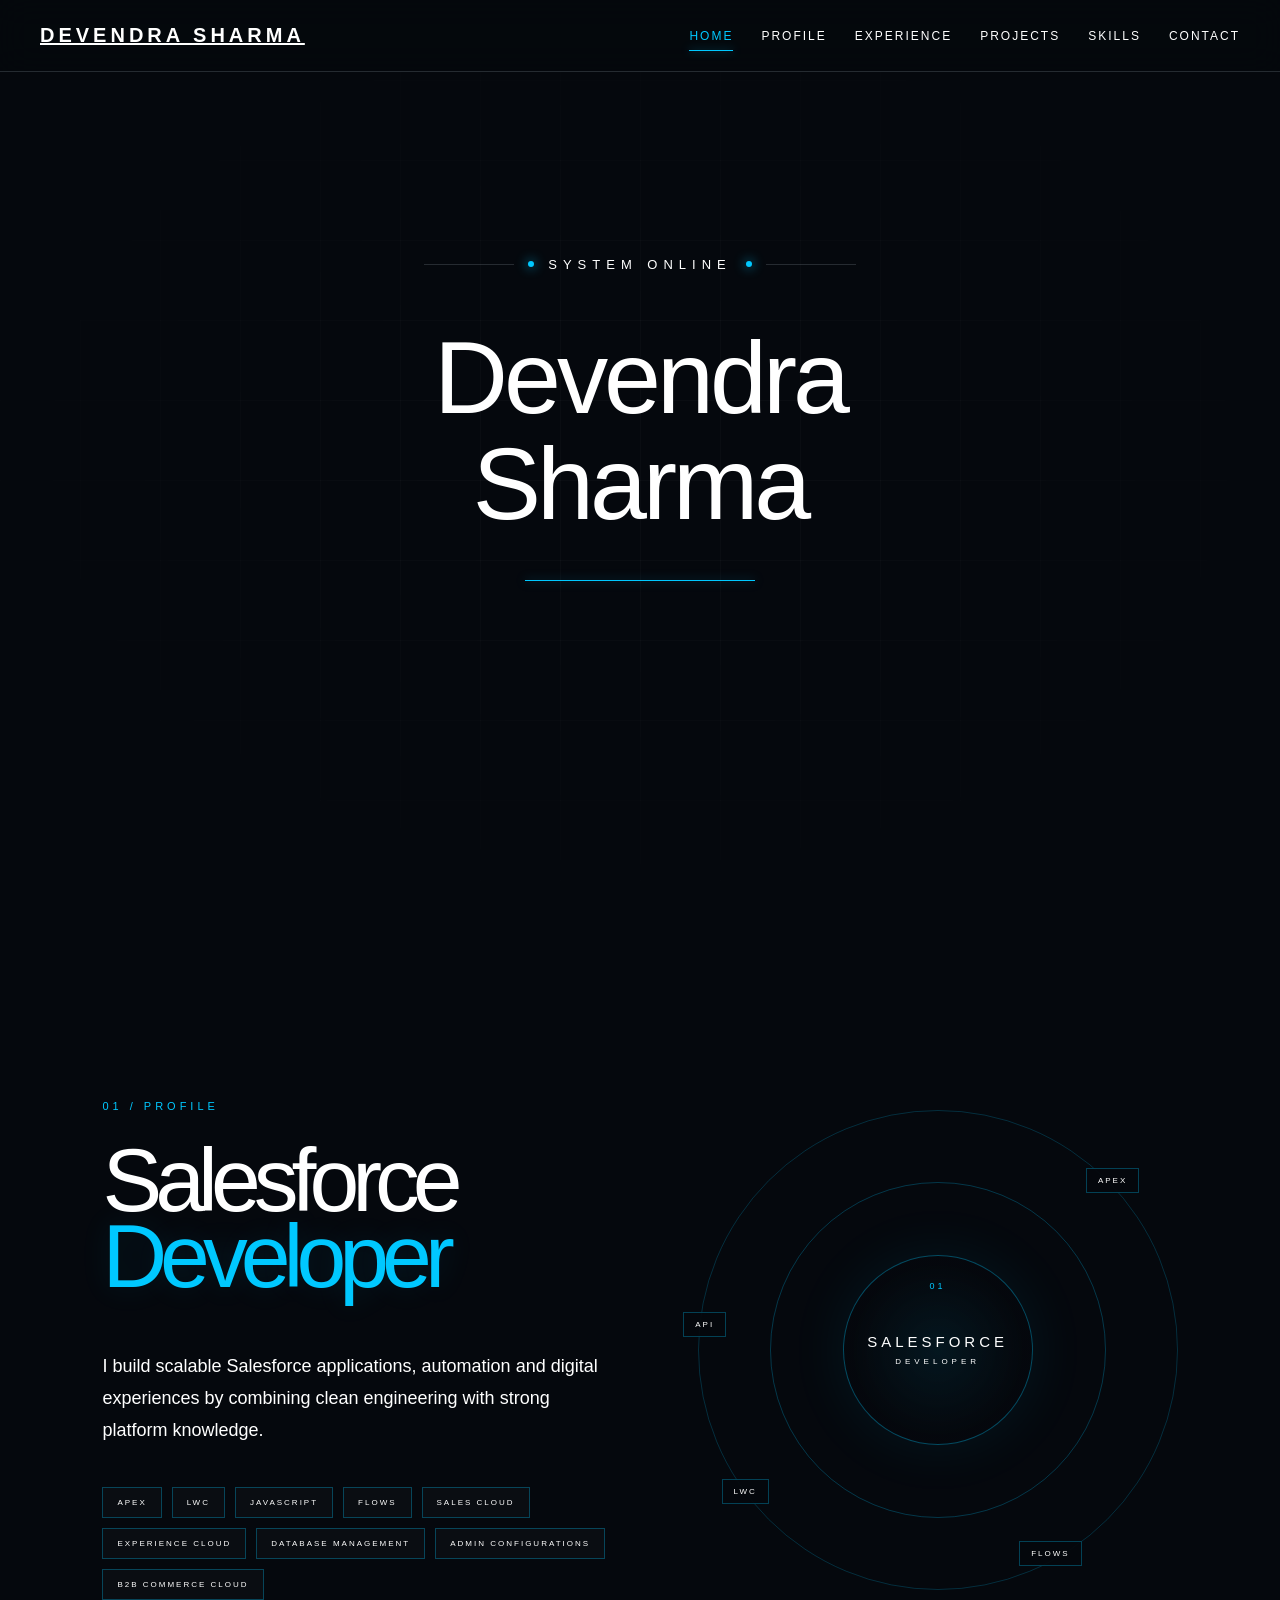
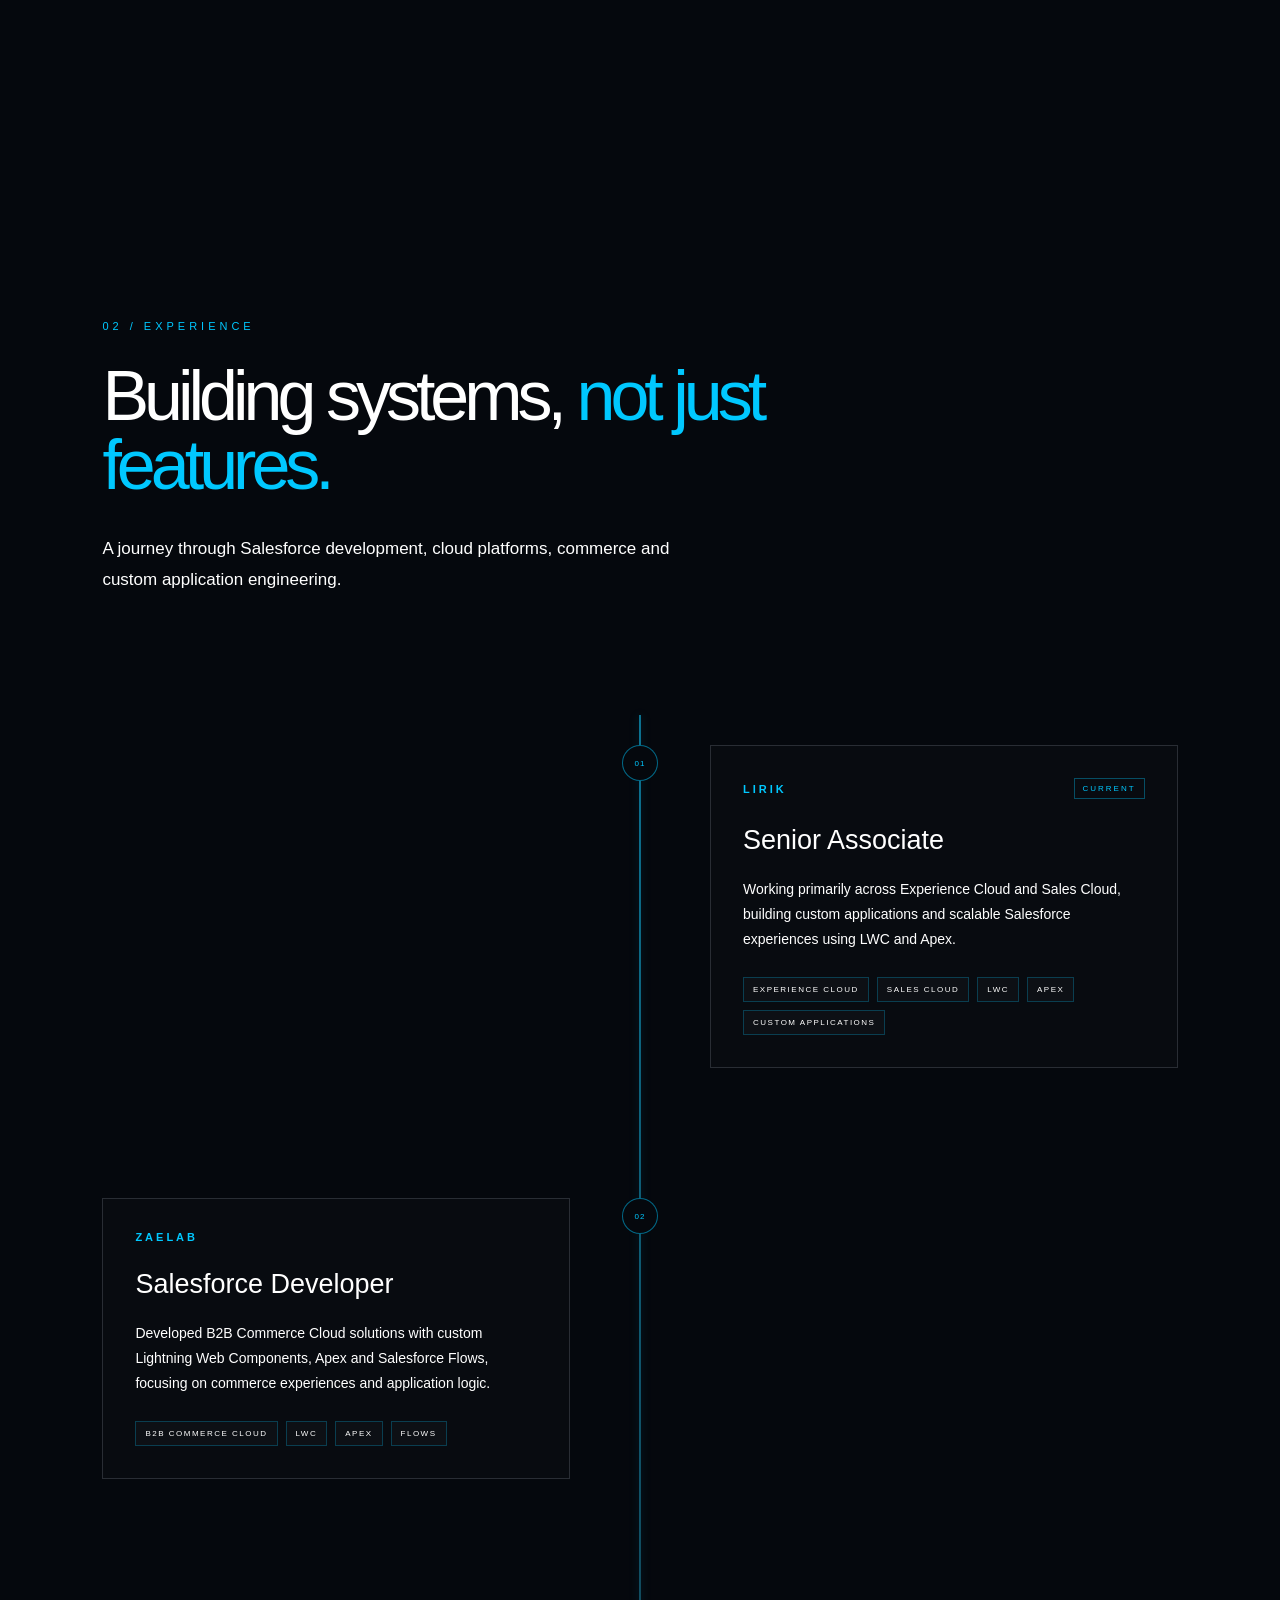
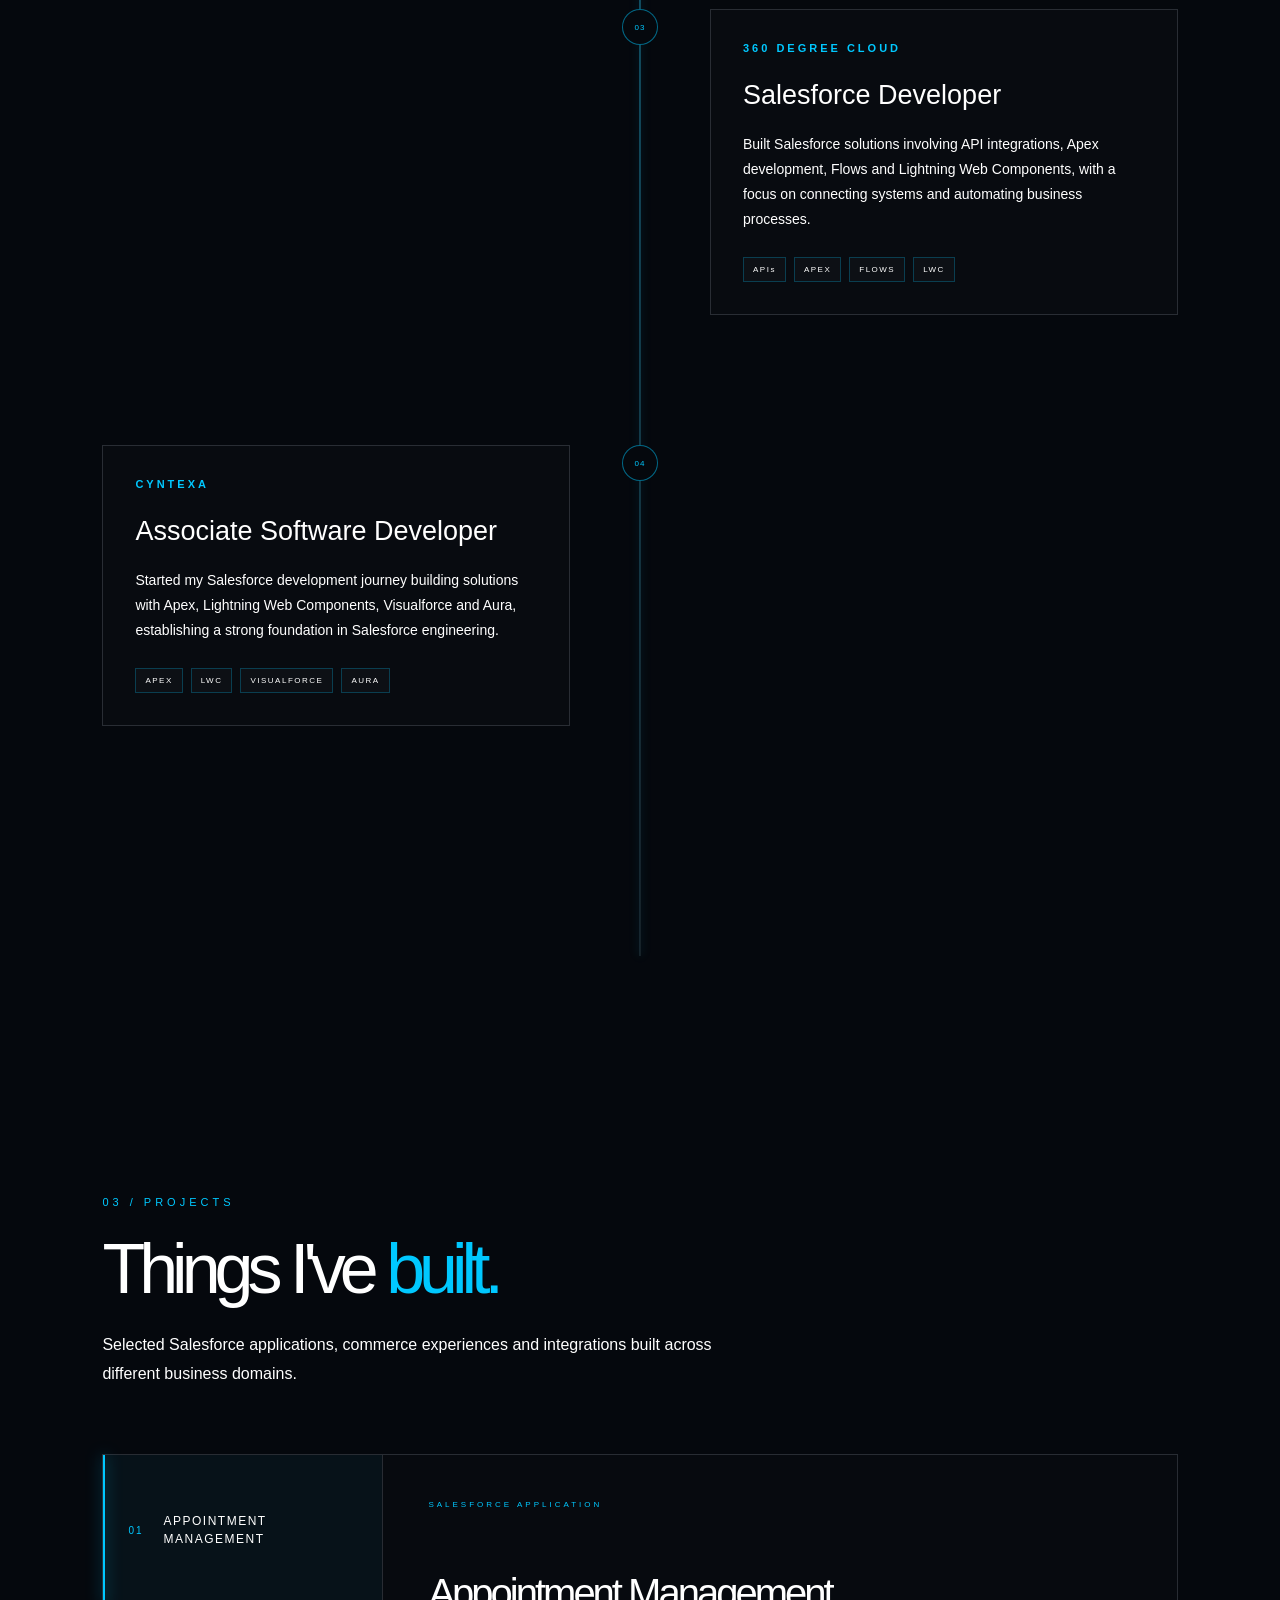
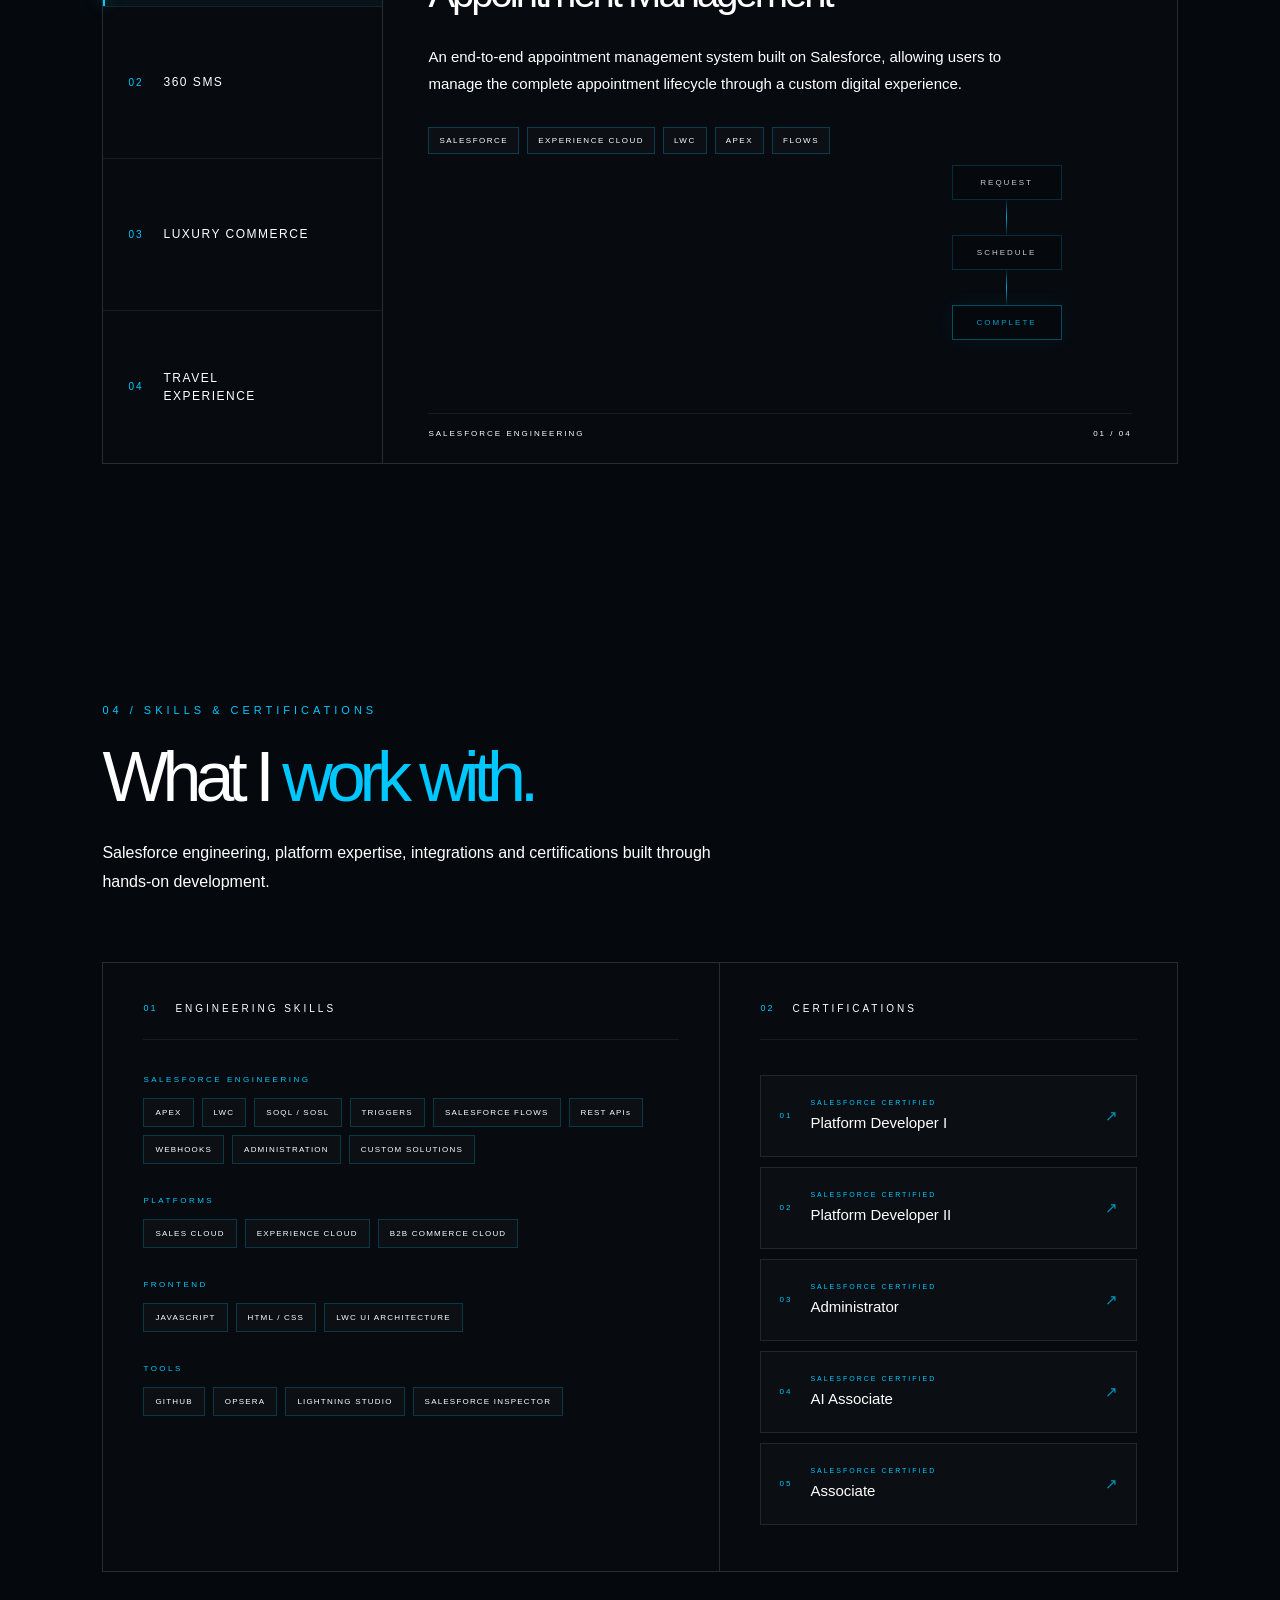
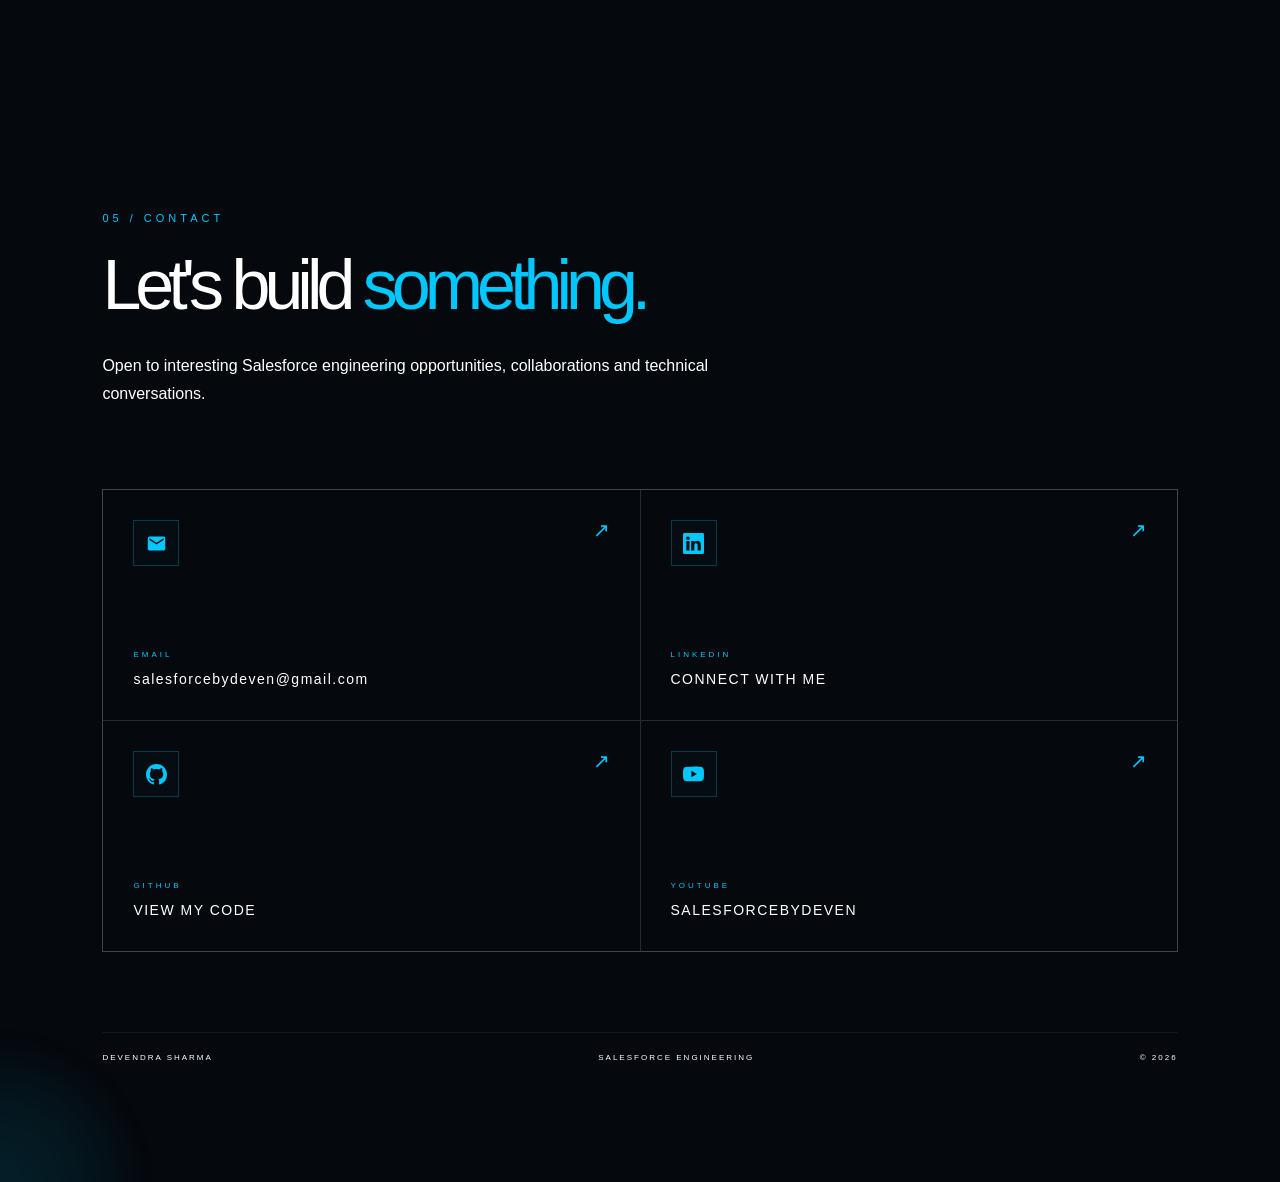
==== commit 29ddd1a6: "cursor was missing" ====
--- a/index.html
+++ b/index.html
@@ -983,7 +983,7 @@
 
     <script src="JS/boot.js"></script>
     <script src="JS/profile.js"></script>
-    <script src="JS/boot.js"></script>
+    <script src="JS/cursor.js"></script>
     <script src="JS/navigation.js"></script>
     <script src="JS/hero.js"></script>
     <script src="JS/experience.js"></script>
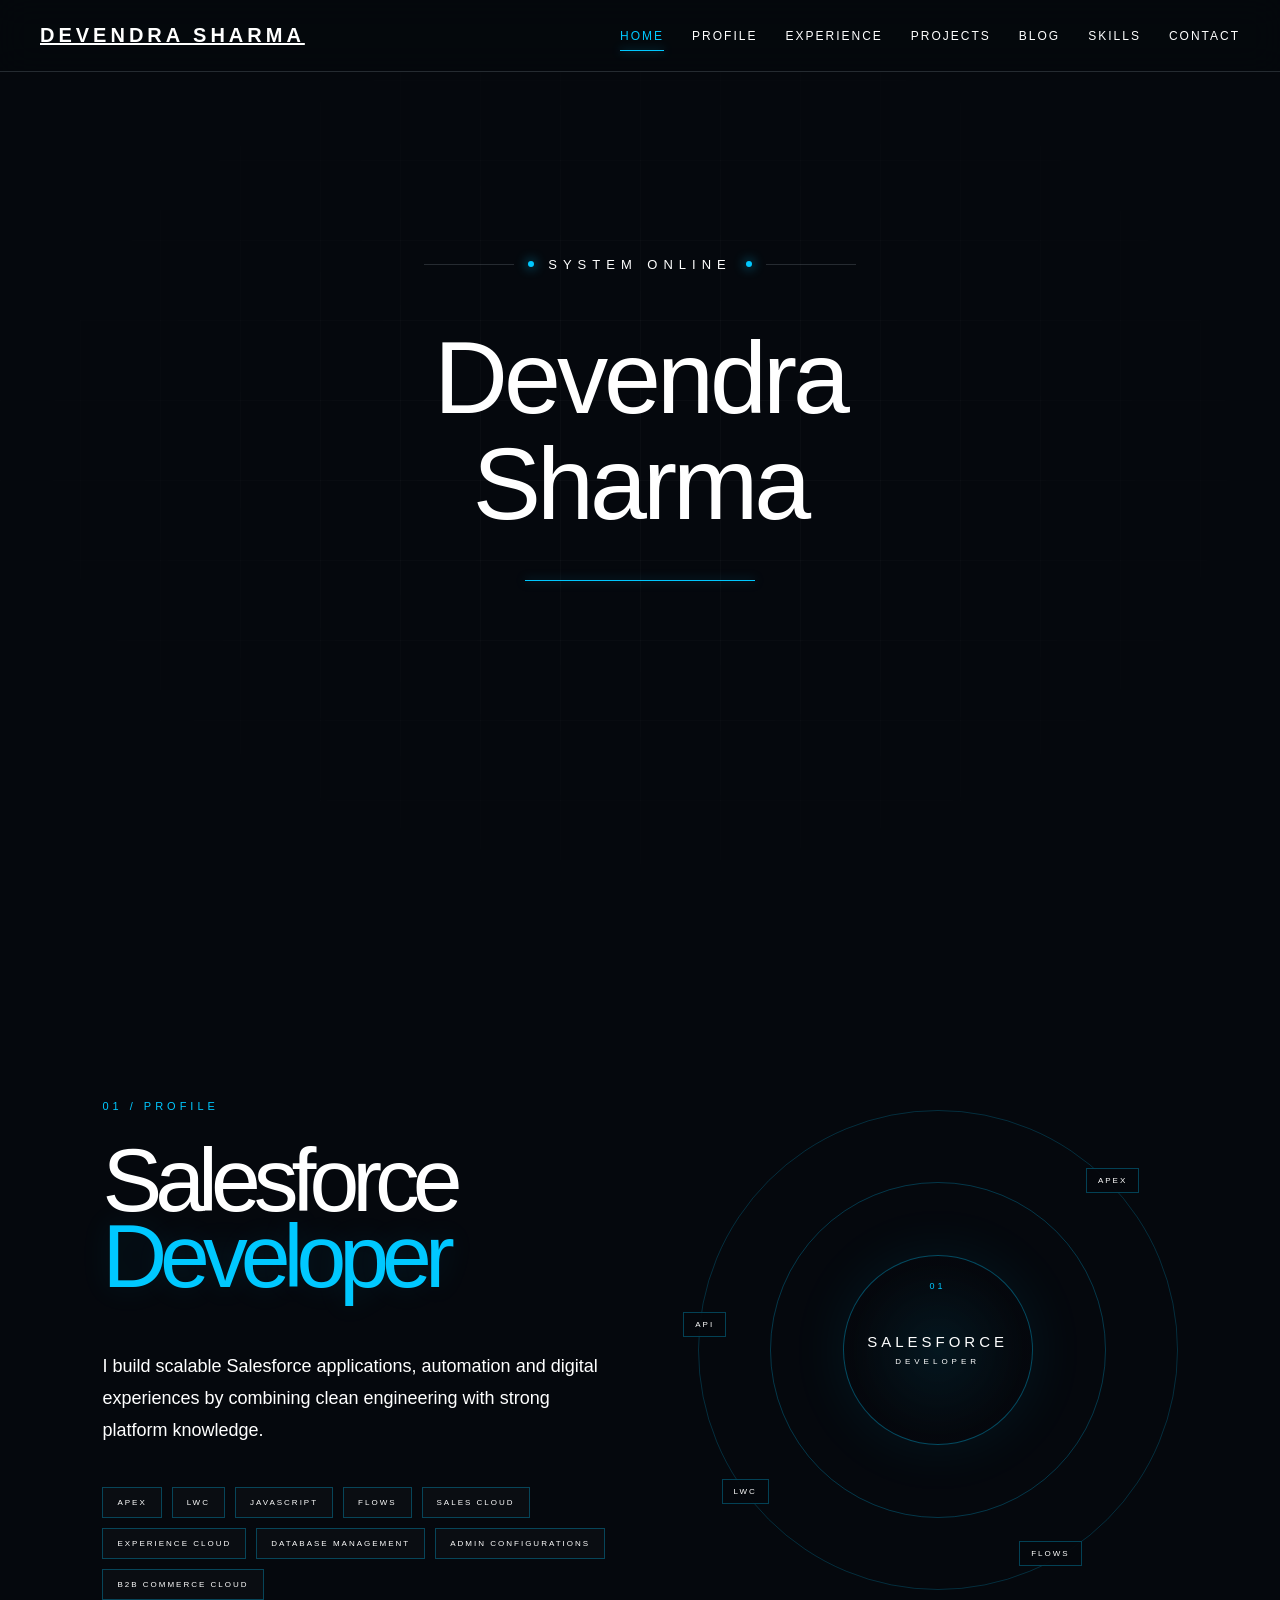
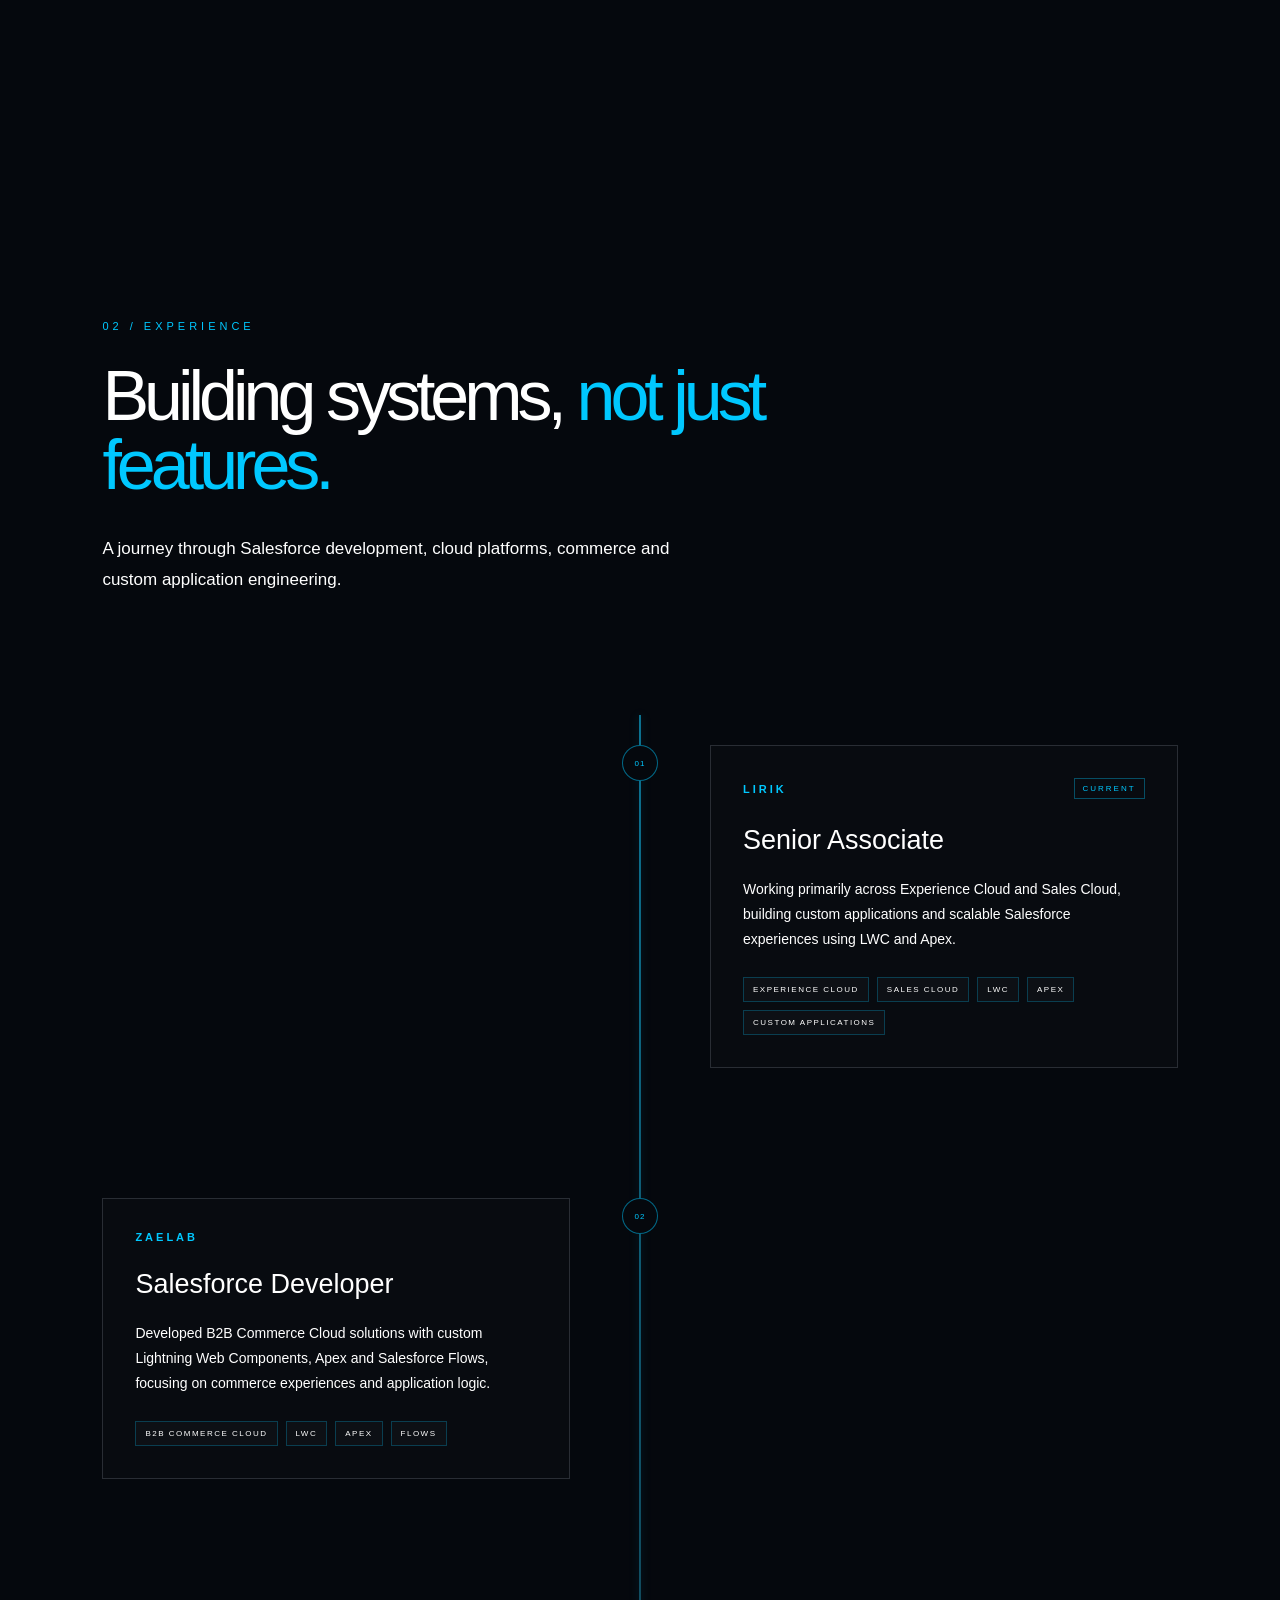
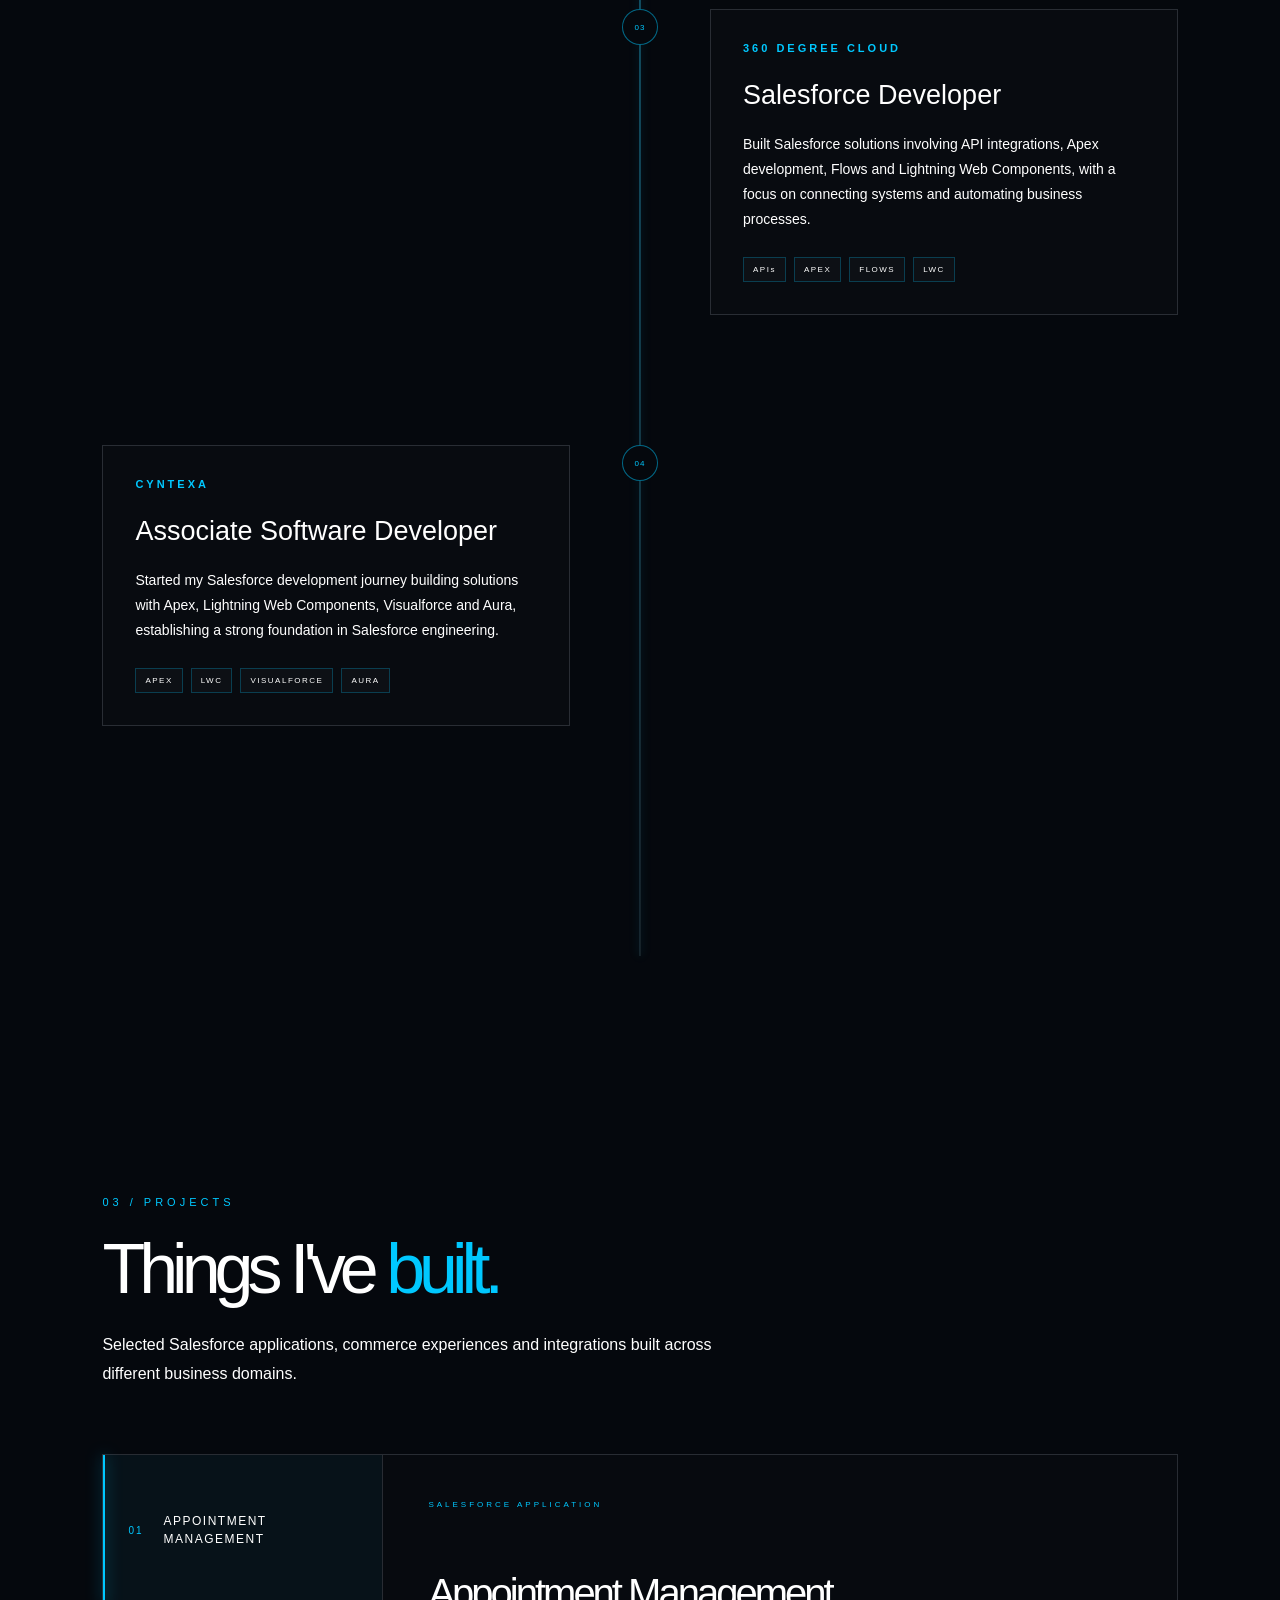
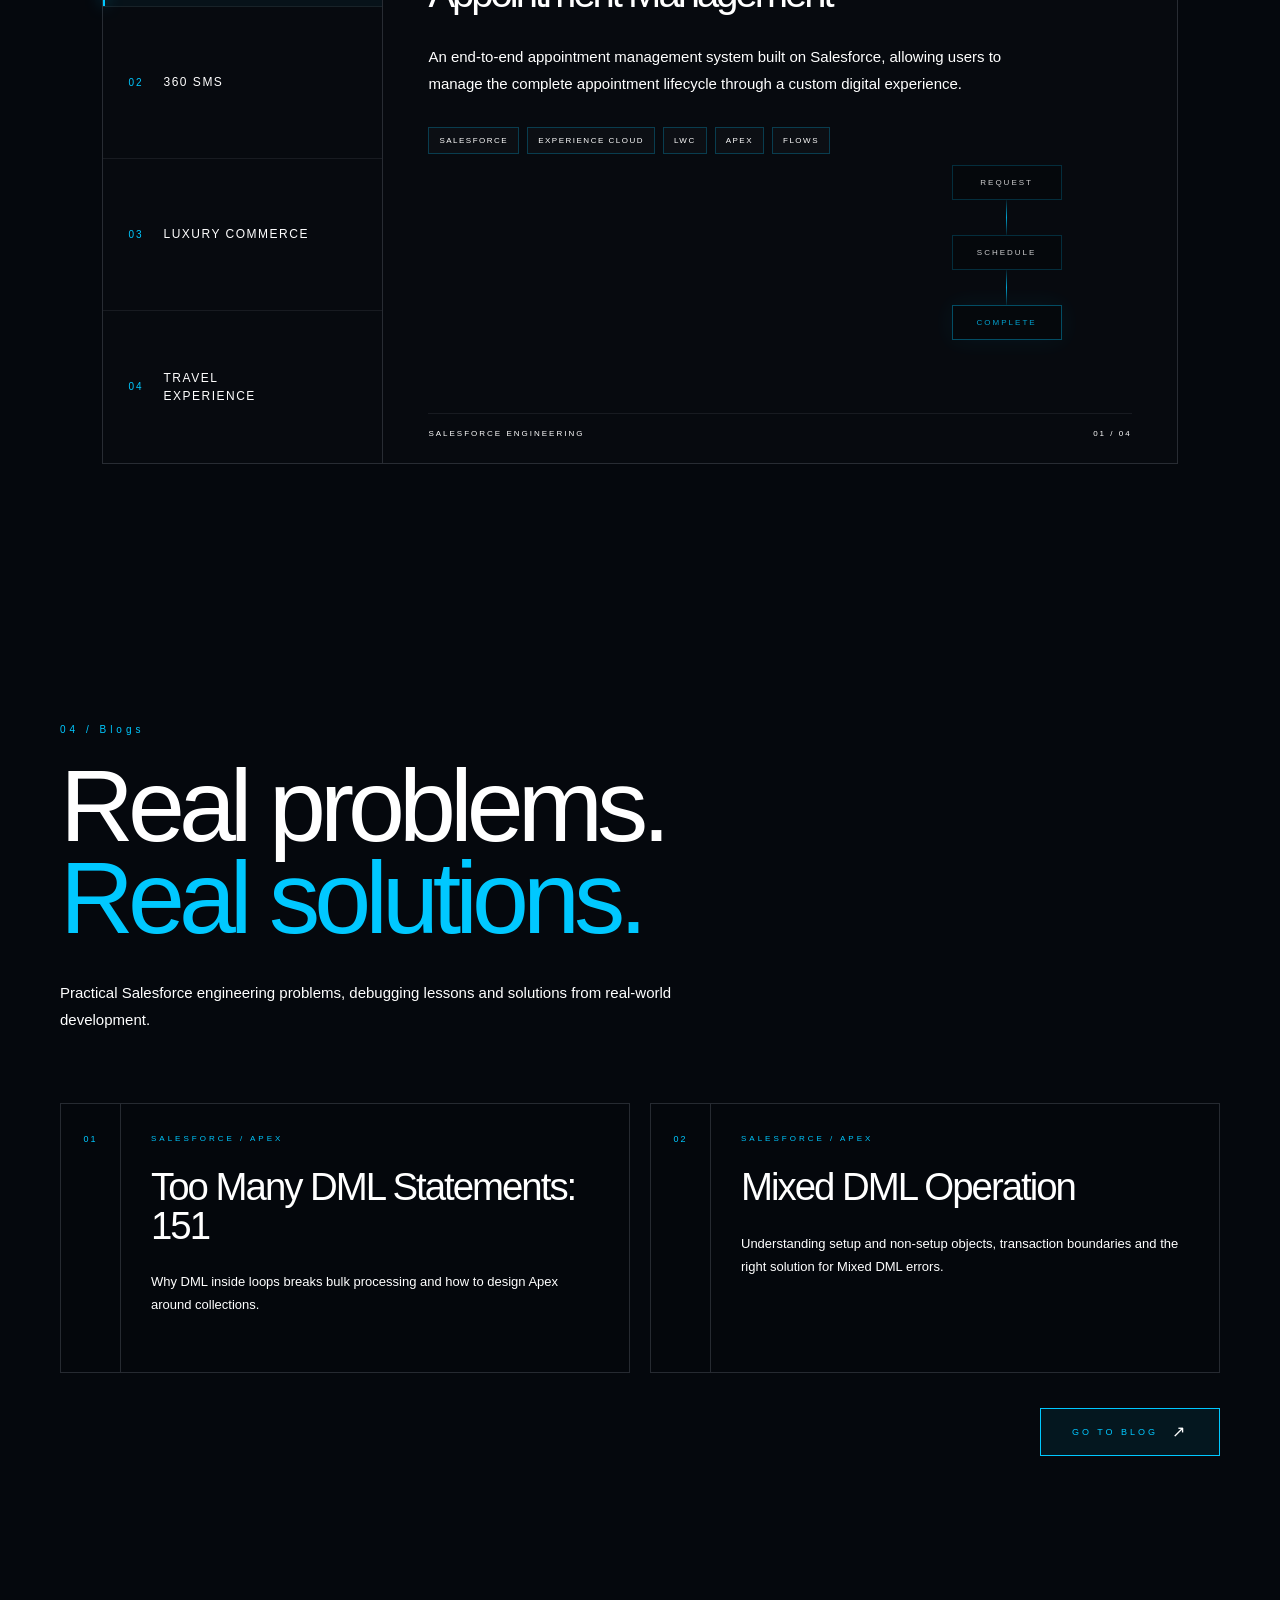
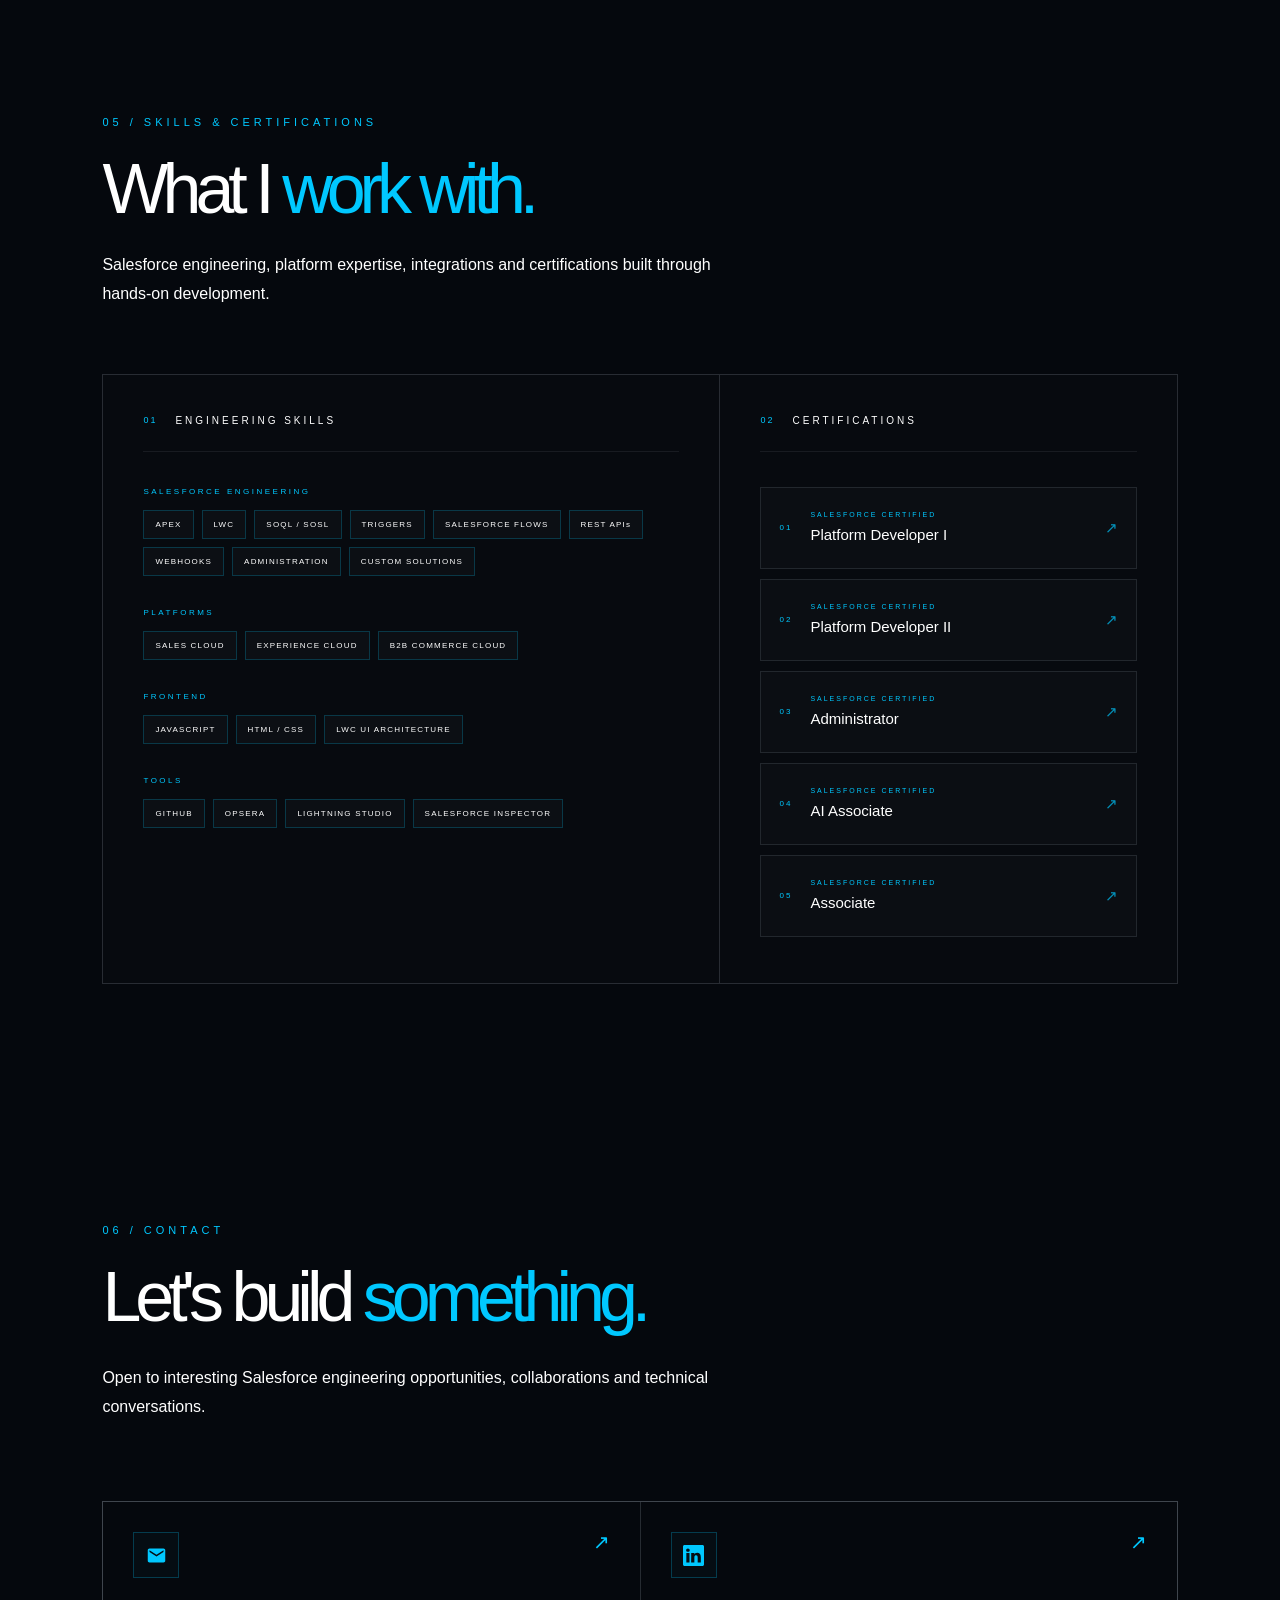
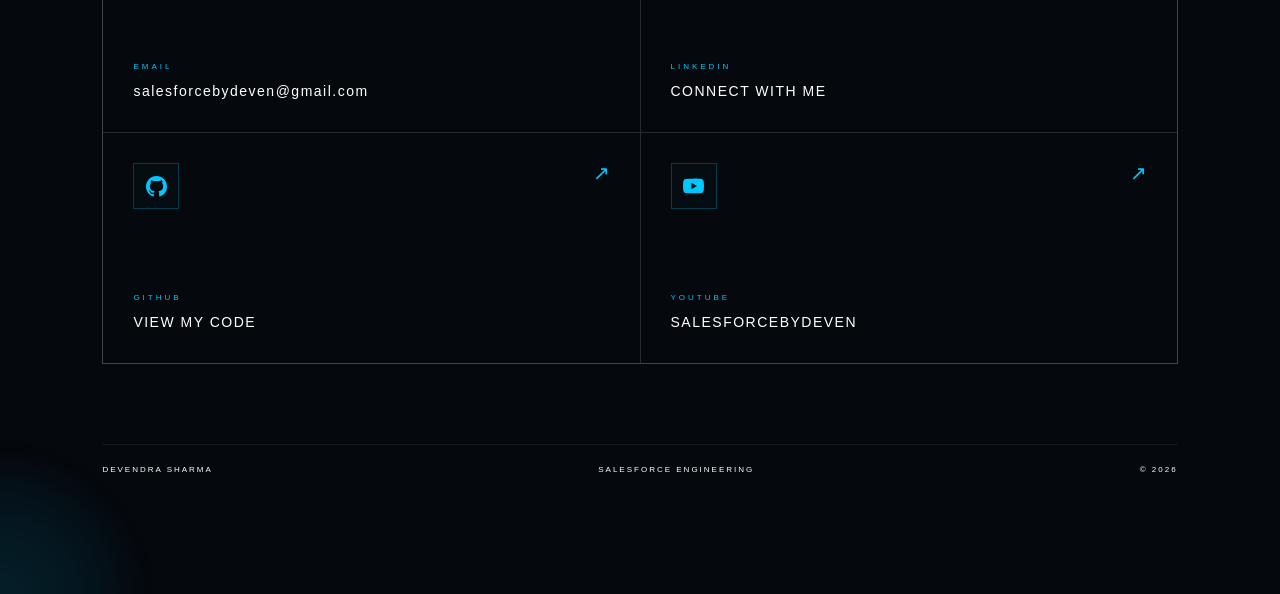
==== commit 3b9cbcc0: "sending blogs page" ====
--- a/index.html
+++ b/index.html
@@ -9,11 +9,7 @@
     <meta name="description" content="Devendra Sharma — Senior Salesforce Developer" />
 
     <title>Devendra Sharma — Senior Salesforce Developer</title>
-    <link
-        rel="icon"
-        type="image/png"
-        href="Asset/fav.png"
-    >
+    <link rel="icon" type="image/png" href="Asset/fav.png">
 
     <link rel="stylesheet" href="CSS/main.css" />
     <link rel="stylesheet" href="CSS/mobile.css" />
@@ -73,6 +69,9 @@
 
                 <a href="#projects" class="nav-link" data-section="projects">
                     PROJECTS
+                </a>
+                <a href="#blog" class="nav-link" data-section="blog">
+                    BLOG
                 </a>
 
                 <a href="#skills" class="nav-link" data-section="skills"> SKILLS </a>
@@ -503,6 +502,114 @@
                 </div>
             </div>
         </section>
+        <!-- =========================================================
+     BLOG / ENGINEERING NOTES
+========================================================= -->
+
+        <section id="blog" class="page-section blog-preview-section">
+
+            <div class="blog-preview-container">
+
+                <!-- HEADER -->
+
+                <div class="blog-preview-header">
+
+                    <span class="section-label">
+                        04 / Blogs
+                    </span>
+
+                    <h2>
+                        Real problems.
+                        <span>Real solutions.</span>
+                    </h2>
+
+                    <p>
+                        Practical Salesforce engineering problems,
+                        debugging lessons and solutions from real-world
+                        development.
+                    </p>
+
+                </div>
+
+
+                <!-- LATEST POSTS -->
+
+                <div class="blog-preview-list">
+
+
+                    <!-- BLOG 01 -->
+
+                    <article class="blog-preview-card">
+
+                        <span class="blog-preview-number">
+                            01
+                        </span>
+
+                        <div class="blog-preview-content">
+
+                            <div class="blog-preview-meta">
+                                SALESFORCE / APEX
+                            </div>
+
+                            <h3>
+                                Too Many DML Statements: 151
+                            </h3>
+
+                            <p>
+                                Why DML inside loops breaks bulk processing
+                                and how to design Apex around collections.
+                            </p>
+
+                        </div>
+
+                    </article>
+
+
+                    <!-- BLOG 02 -->
+
+                    <article class="blog-preview-card">
+
+                        <span class="blog-preview-number">
+                            02
+                        </span>
+
+                        <div class="blog-preview-content">
+
+                            <div class="blog-preview-meta">
+                                SALESFORCE / APEX
+                            </div>
+
+                            <h3>
+                                Mixed DML Operation
+                            </h3>
+
+                            <p>
+                                Understanding setup and non-setup objects,
+                                transaction boundaries and the right solution
+                                for Mixed DML errors.
+                            </p>
+
+                        </div>
+
+                    </article>
+
+                </div>
+
+
+                <!-- GO TO BLOG -->
+
+                <div class="blog-preview-action">
+
+                    <a href="blog.html" class="blog-preview-button">
+                        GO TO BLOG
+                        <span>↗</span>
+                    </a>
+
+                </div>
+
+            </div>
+
+        </section>
 
         <!-- =========================================================
         SKILLS & CERTIFICATIONS
@@ -516,7 +623,7 @@
 
                 <div class="skills-header">
                     <span class="section-label">
-                        04 / SKILLS &amp; CERTIFICATIONS
+                        05 / SKILLS &amp; CERTIFICATIONS
                     </span>
 
                     <h2>
@@ -734,7 +841,7 @@
                 <div class="contact-header">
 
                     <span class="section-label">
-                        05 / CONTACT
+                        06 / CONTACT
                     </span>
 
 
--- a/CSS/main.css
+++ b/CSS/main.css
@@ -3290,6 +3290,306 @@
     font-size: 8px;
 
     letter-spacing: 2px;
+}
+
+/* =========================================================
+   BLOG PREVIEW
+========================================================= */
+
+.blog-preview-section {
+    min-height: 100vh;
+
+    padding:
+        140px 60px;
+}
+
+
+.blog-preview-container {
+    width: 100%;
+
+    max-width: 1200px;
+
+    margin: 0 auto;
+}
+
+
+/* =========================================================
+   HEADER
+========================================================= */
+
+.blog-preview-header {
+    max-width: 800px;
+
+    margin-bottom: 70px;
+}
+
+
+.blog-preview-header .section-label {
+    display: block;
+
+    margin-bottom: 25px;
+
+    color: #00c8ff;
+
+    font-size: 10px;
+
+    letter-spacing: 4px;
+}
+
+
+.blog-preview-header h2 {
+    margin: 0;
+
+    color: #ffffff;
+
+    font-size:
+        clamp(
+            60px,
+            8vw,
+            105px
+        );
+
+    font-weight: 500;
+
+    line-height: 0.9;
+
+    letter-spacing: -6px;
+}
+
+
+.blog-preview-header h2 span {
+    display: block;
+
+    color: #00c8ff;
+}
+
+
+.blog-preview-header p {
+    max-width: 650px;
+
+    margin-top: 35px;
+
+    color: var(--muted);
+
+    font-size: 15px;
+
+    line-height: 1.8;
+}
+
+
+/* =========================================================
+   BLOG LIST
+========================================================= */
+
+.blog-preview-list {
+    display: grid;
+
+    grid-template-columns:
+        repeat(2, 1fr);
+
+    gap: 20px;
+}
+
+
+/* =========================================================
+   BLOG CARD
+========================================================= */
+
+.blog-preview-card {
+    position: relative;
+
+    display: grid;
+
+    grid-template-columns: 60px 1fr;
+
+    min-height: 270px;
+
+    border:
+        1px solid var(--line);
+
+    background:
+        rgba(5, 8, 13, 0.55);
+
+    transition:
+        transform 0.3s ease,
+        border-color 0.3s ease,
+        background 0.3s ease;
+}
+
+
+.blog-preview-card:hover {
+    transform:
+        translateY(-5px);
+
+    border-color:
+        rgba(0, 200, 255, 0.45);
+
+    background:
+        rgba(0, 200, 255, 0.025);
+}
+
+
+/* =========================================================
+   NUMBER
+========================================================= */
+
+.blog-preview-number {
+    display: flex;
+
+    align-items: flex-start;
+
+    justify-content: center;
+
+    padding-top: 30px;
+
+    border-right:
+        1px solid var(--line);
+
+    color: #00c8ff;
+
+    font-size: 9px;
+
+    letter-spacing: 2px;
+}
+
+
+/* =========================================================
+   CONTENT
+========================================================= */
+
+.blog-preview-content {
+    padding:
+        30px;
+}
+
+
+.blog-preview-meta {
+    margin-bottom: 25px;
+
+    color: #00c8ff;
+
+    font-size: 8px;
+
+    letter-spacing: 3px;
+}
+
+
+.blog-preview-content h3 {
+    margin: 0;
+
+    color: #ffffff;
+
+    font-size:
+        clamp(
+            28px,
+            3vw,
+            42px
+        );
+
+    font-weight: 500;
+
+    line-height: 1;
+
+    letter-spacing: -2px;
+}
+
+
+.blog-preview-content p {
+    max-width: 500px;
+
+    margin-top: 25px;
+
+    color: var(--muted);
+
+    font-size: 13px;
+
+    line-height: 1.8;
+}
+
+
+/* =========================================================
+   BLOG ACTION
+========================================================= */
+
+.blog-preview-action {
+    display: flex;
+
+    justify-content: flex-end;
+
+    margin-top: 35px;
+}
+
+
+/* =========================================================
+   GO TO BLOG BUTTON
+========================================================= */
+
+.blog-preview-button {
+    display: inline-flex;
+
+    align-items: center;
+
+    justify-content: center;
+
+    gap: 14px;
+
+    min-width: 180px;
+
+    padding:
+        15px 22px;
+
+    border:
+        1px solid #00c8ff;
+
+    background:
+        rgba(0, 200, 255, 0.08);
+
+    color: #00c8ff;
+
+    font-size: 9px;
+
+    font-weight: 500;
+
+    letter-spacing: 3px;
+
+    text-decoration: none;
+
+    transition:
+        background 0.25s ease,
+        color 0.25s ease,
+        border-color 0.25s ease,
+        transform 0.25s ease;
+}
+
+
+.blog-preview-button span {
+    font-size: 16px;
+
+    line-height: 1;
+
+    transition:
+        transform 0.25s ease;
+}
+
+
+.blog-preview-button:hover {
+    background:
+        #00c8ff;
+
+    border-color:
+        #00c8ff;
+
+    color:
+        #05080d;
+
+    transform:
+        translateY(-2px);
+}
+
+
+.blog-preview-button:hover span {
+    transform:
+        translate(3px, -3px);
 }
 
 
--- a/CSS/mobile.css
+++ b/CSS/mobile.css
@@ -1282,4 +1282,239 @@
         line-height: 1.5;
     }
 
+}
+
+/* =========================================================
+   MOBILE BLOG PREVIEW
+========================================================= */
+
+@media (max-width: 800px) {
+
+    .blog-preview-section {
+        min-height: auto;
+
+        padding:
+            100px 25px;
+    }
+
+
+    .blog-preview-container {
+        width: 100%;
+    }
+
+
+    /* =====================================================
+       HEADER
+    ===================================================== */
+
+    .blog-preview-header {
+        margin-bottom: 45px;
+    }
+
+
+    .blog-preview-header .section-label {
+        margin-bottom: 20px;
+
+        font-size: 9px;
+
+        letter-spacing: 3px;
+    }
+
+
+    .blog-preview-header h2 {
+        font-size:
+            clamp(
+                52px,
+                15vw,
+                75px
+            );
+
+        line-height: 0.9;
+
+        letter-spacing: -4px;
+    }
+
+
+    .blog-preview-header p {
+        margin-top: 30px;
+
+        color: #ffffff;
+
+        font-size: 14px;
+
+        line-height: 1.8;
+    }
+
+
+    /* =====================================================
+       BLOG CARDS
+    ===================================================== */
+
+    .blog-preview-list {
+        grid-template-columns: 1fr;
+
+        gap: 15px;
+    }
+
+
+    .blog-preview-card {
+        grid-template-columns: 42px 1fr;
+
+        min-height: 0;
+    }
+
+
+    .blog-preview-number {
+        padding-top: 25px;
+
+        font-size: 8px;
+    }
+
+
+    .blog-preview-content {
+        padding:
+            25px 20px;
+    }
+
+
+    .blog-preview-meta {
+        margin-bottom: 20px;
+
+        font-size: 7px;
+
+        letter-spacing: 2px;
+    }
+
+
+    .blog-preview-content h3 {
+        font-size:
+            clamp(
+                28px,
+                8vw,
+                40px
+            );
+
+        letter-spacing: -1.5px;
+    }
+
+
+    .blog-preview-content p {
+        margin-top: 20px;
+
+        color: #ffffff;
+
+        font-size: 13px;
+
+        line-height: 1.75;
+    }
+
+
+    /* =====================================================
+       BUTTON
+    ===================================================== */
+
+    .blog-preview-action {
+        justify-content: flex-start;
+
+        margin-top: 30px;
+    }
+
+
+    .blog-preview-button {
+        min-width: 175px;
+
+        padding:
+            14px 20px;
+
+        font-size: 8px;
+
+        letter-spacing: 2.5px;
+    }
+
+}
+
+
+/* =========================================================
+   SMALL MOBILE
+========================================================= */
+
+@media (max-width: 480px) {
+
+    .blog-preview-section {
+        padding:
+            90px 20px;
+    }
+
+
+    .blog-preview-header h2 {
+        font-size: 48px;
+
+        letter-spacing: -4px;
+    }
+
+
+    .blog-preview-card {
+        grid-template-columns:
+            36px 1fr;
+    }
+
+
+    .blog-preview-content {
+        padding:
+            22px 16px;
+    }
+
+
+    .blog-preview-content h3 {
+        font-size: 27px;
+    }
+
+
+    .blog-preview-content p {
+        font-size: 12px;
+    }
+
+}
+
+
+/* =========================================================
+   VERY SMALL DEVICES
+========================================================= */
+
+@media (max-width: 360px) {
+
+    .blog-preview-section {
+        padding:
+            85px 18px;
+    }
+
+
+    .blog-preview-header h2 {
+        font-size: 43px;
+
+        letter-spacing: -3px;
+    }
+
+
+    .blog-preview-card {
+        grid-template-columns:
+            32px 1fr;
+    }
+
+
+    .blog-preview-content {
+        padding:
+            20px 14px;
+    }
+
+
+    .blog-preview-content h3 {
+        font-size: 24px;
+    }
+
+
+    .blog-preview-button {
+        width: 100%;
+    }
+
 }
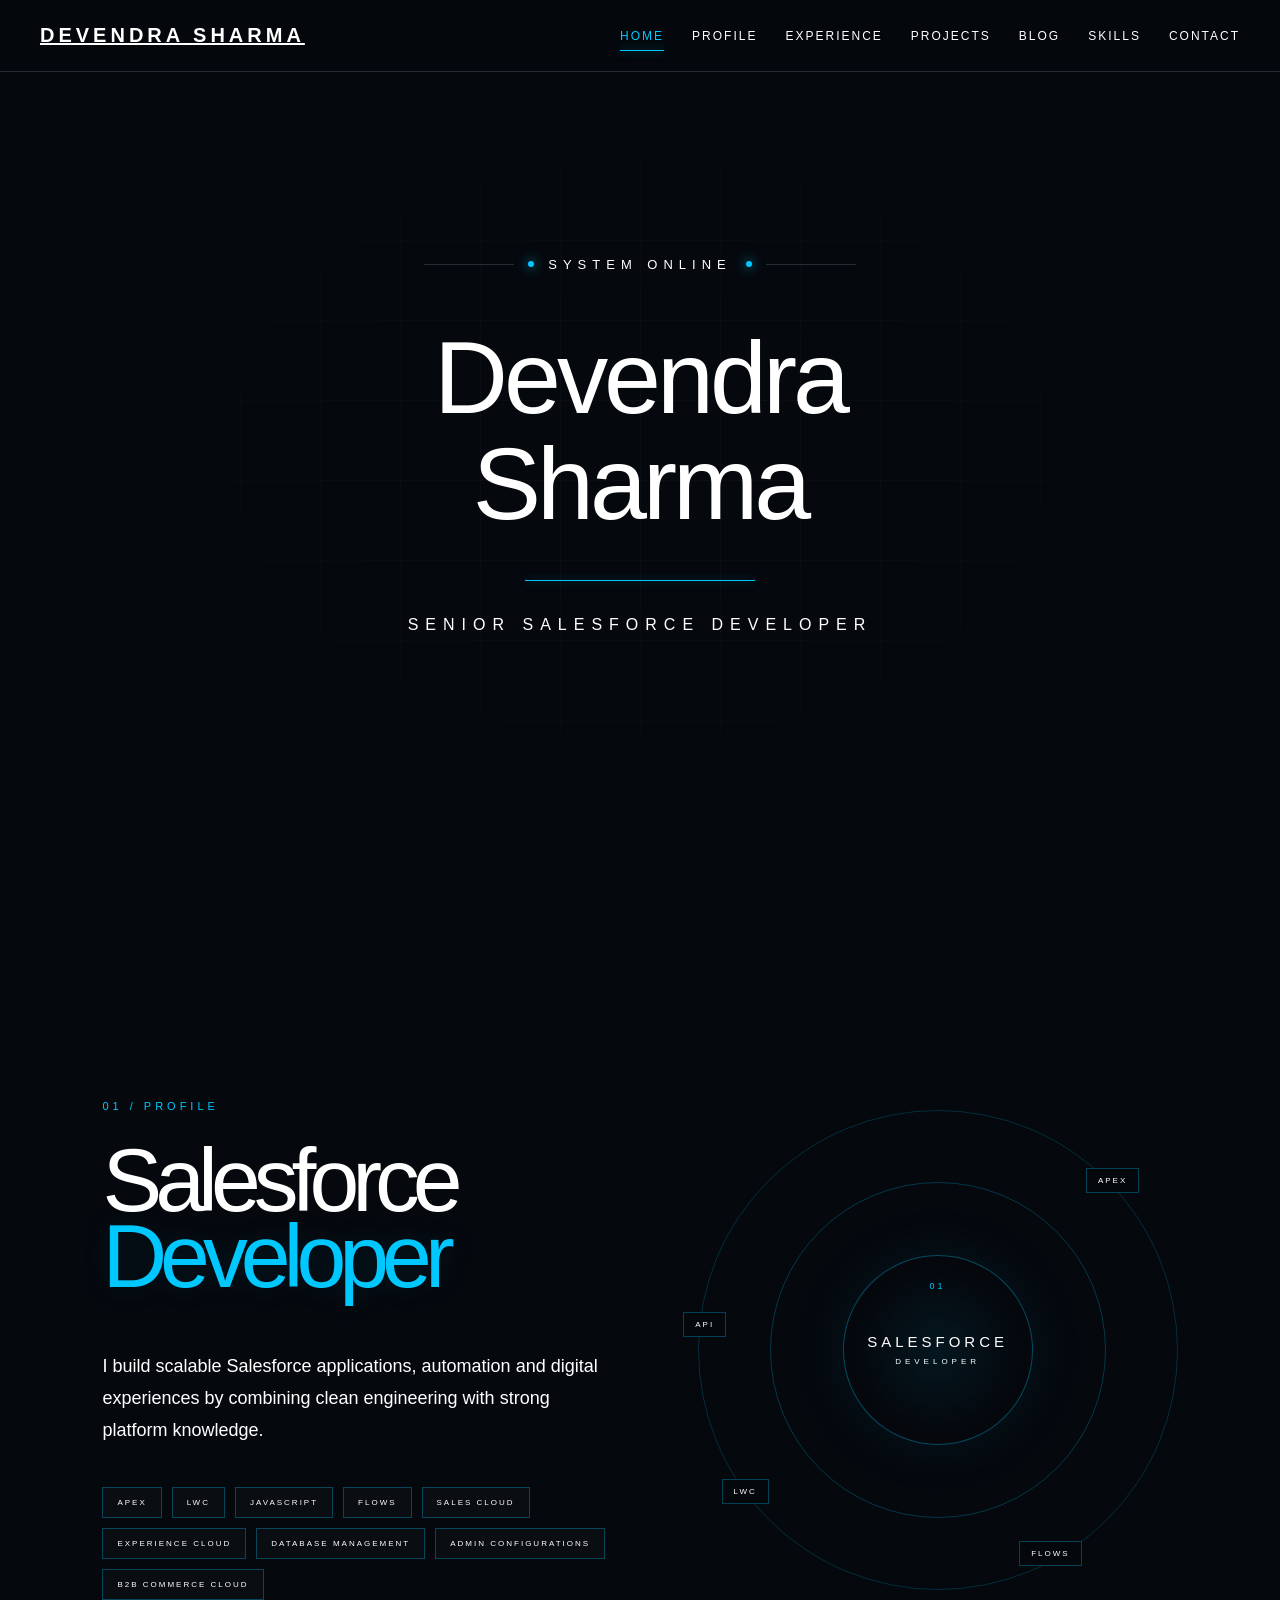
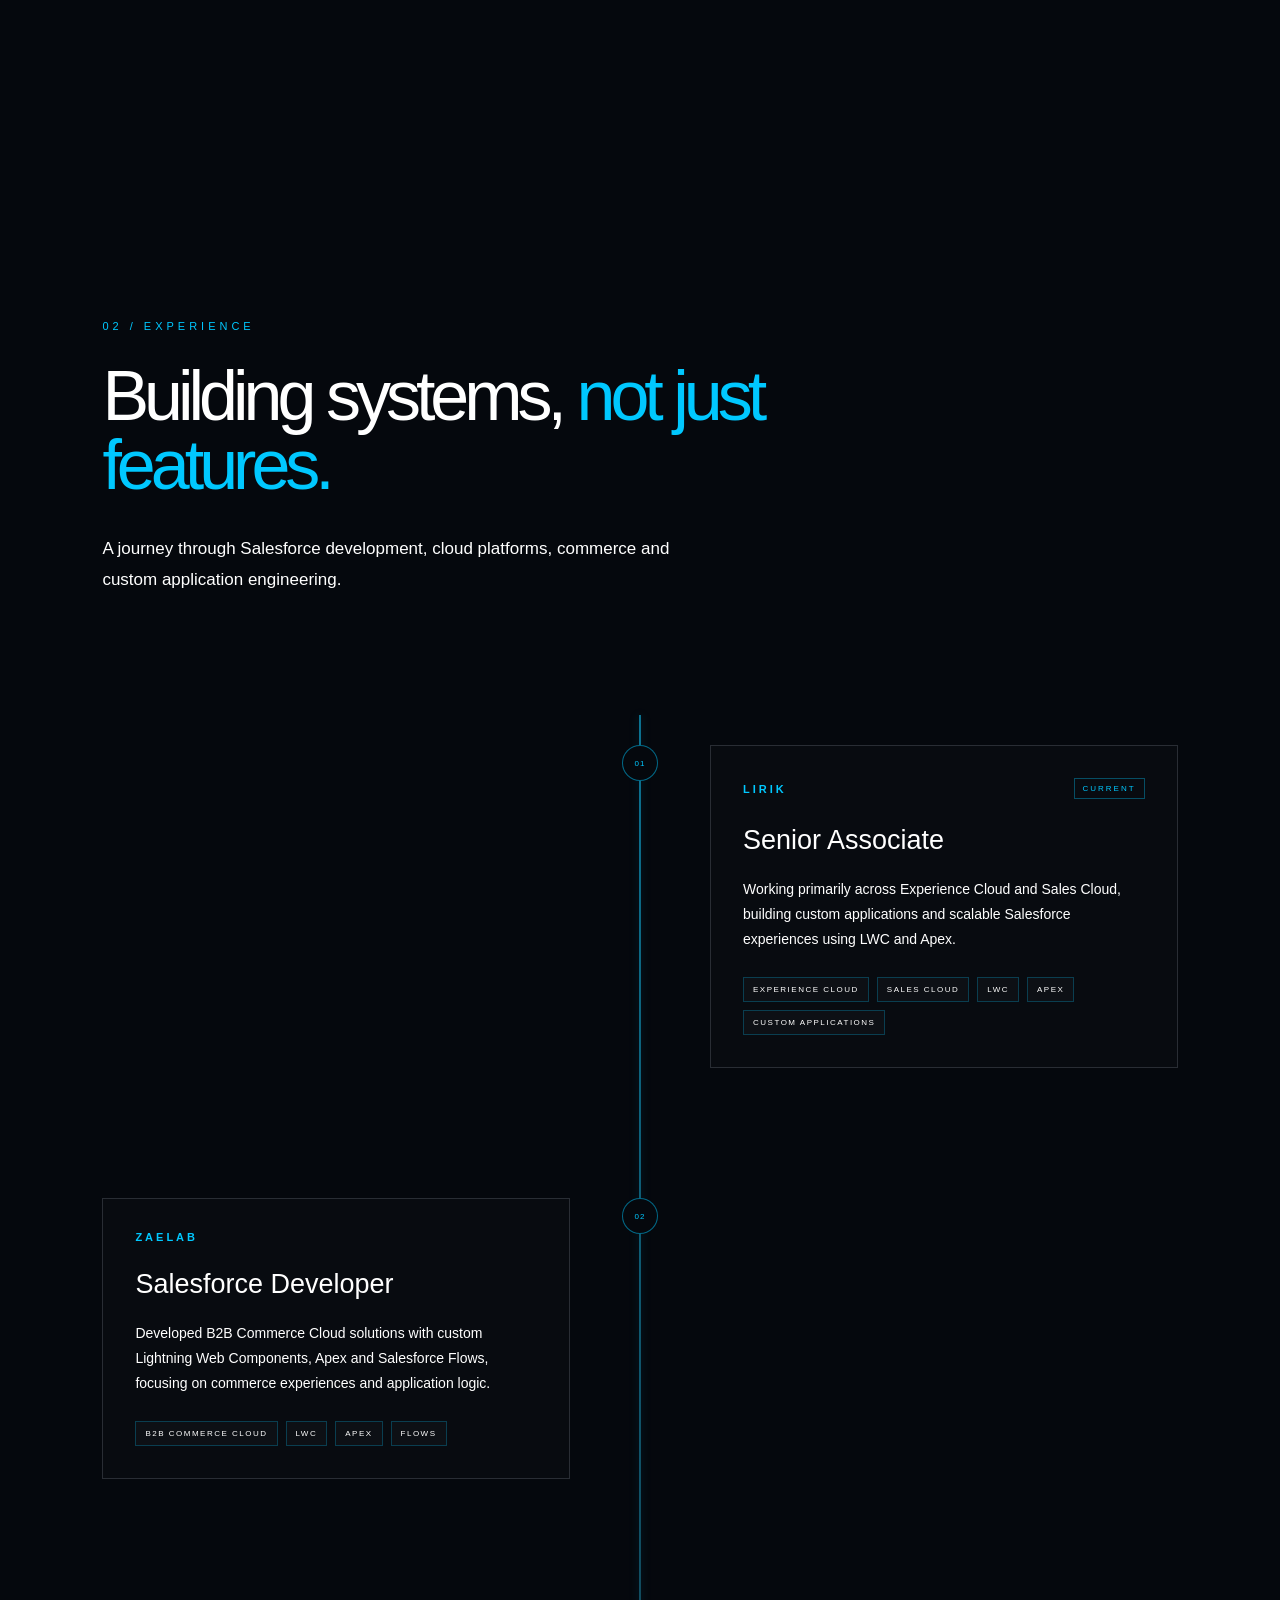
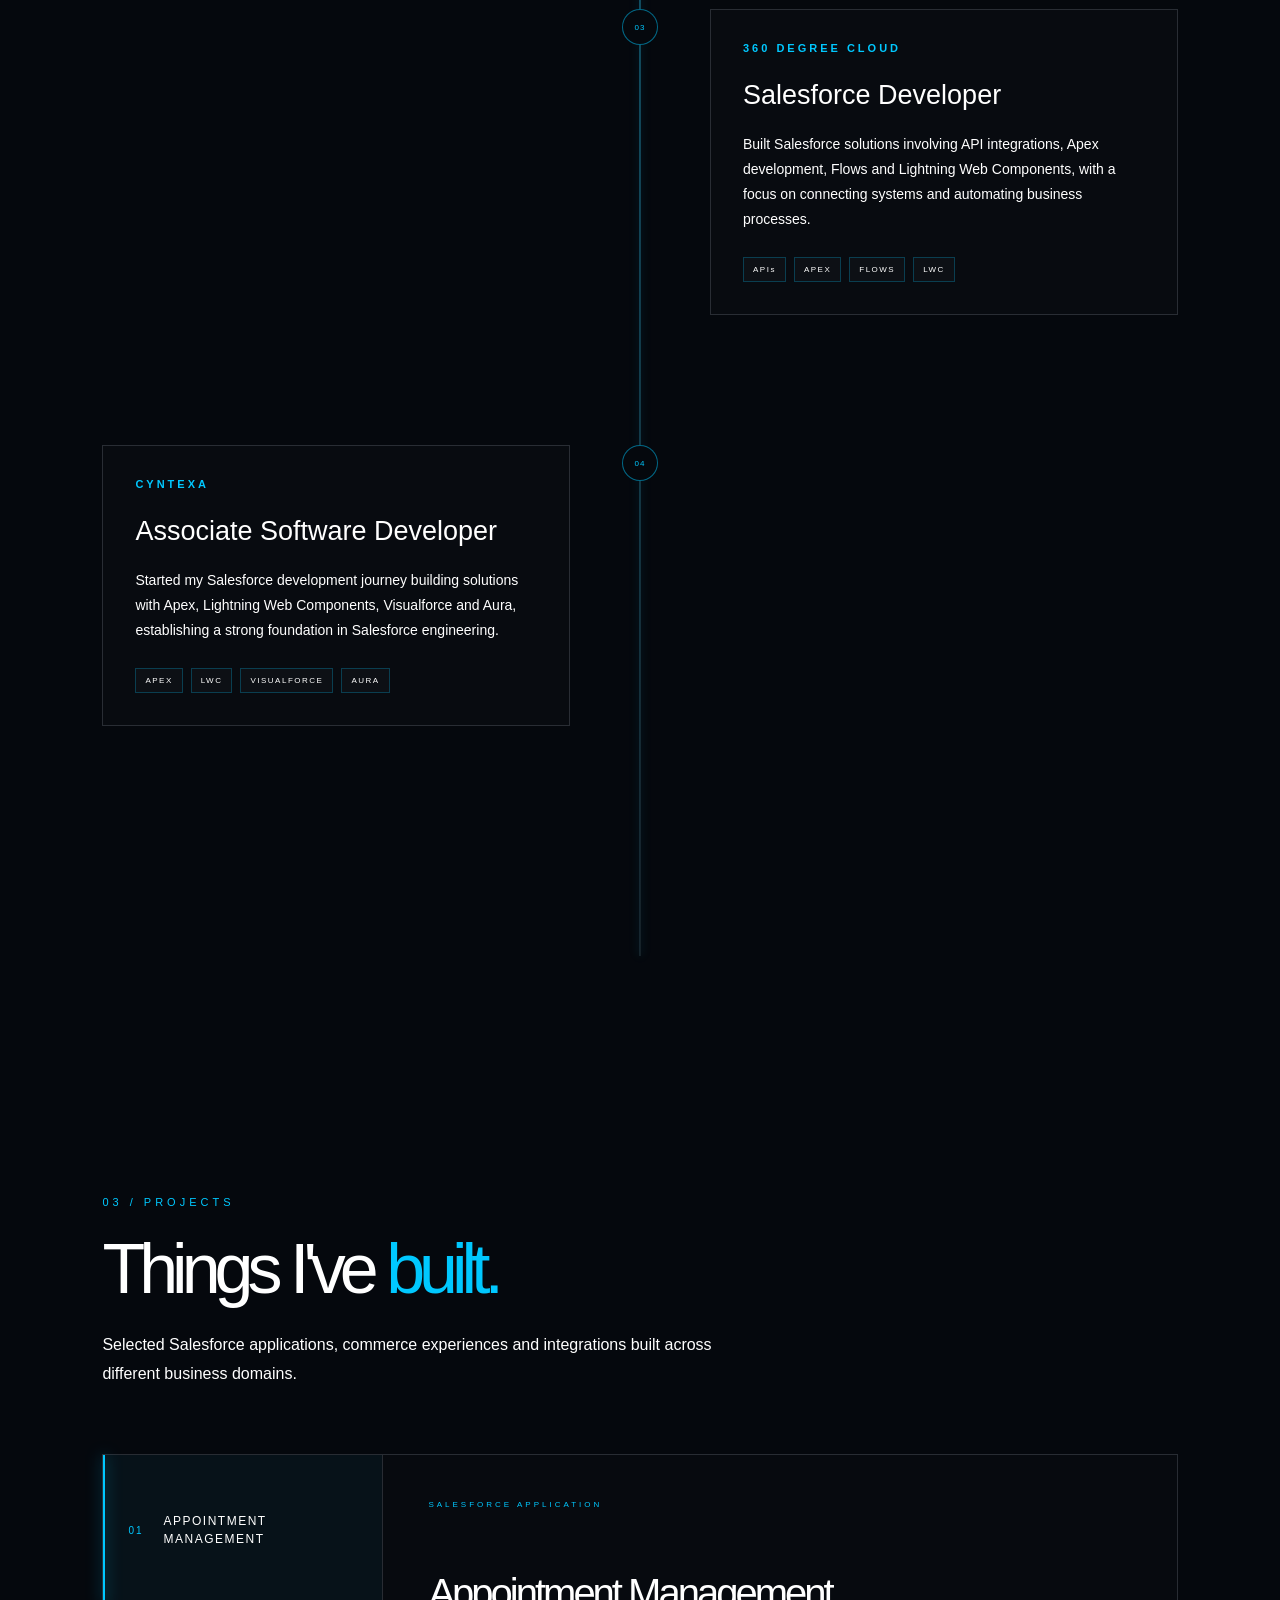
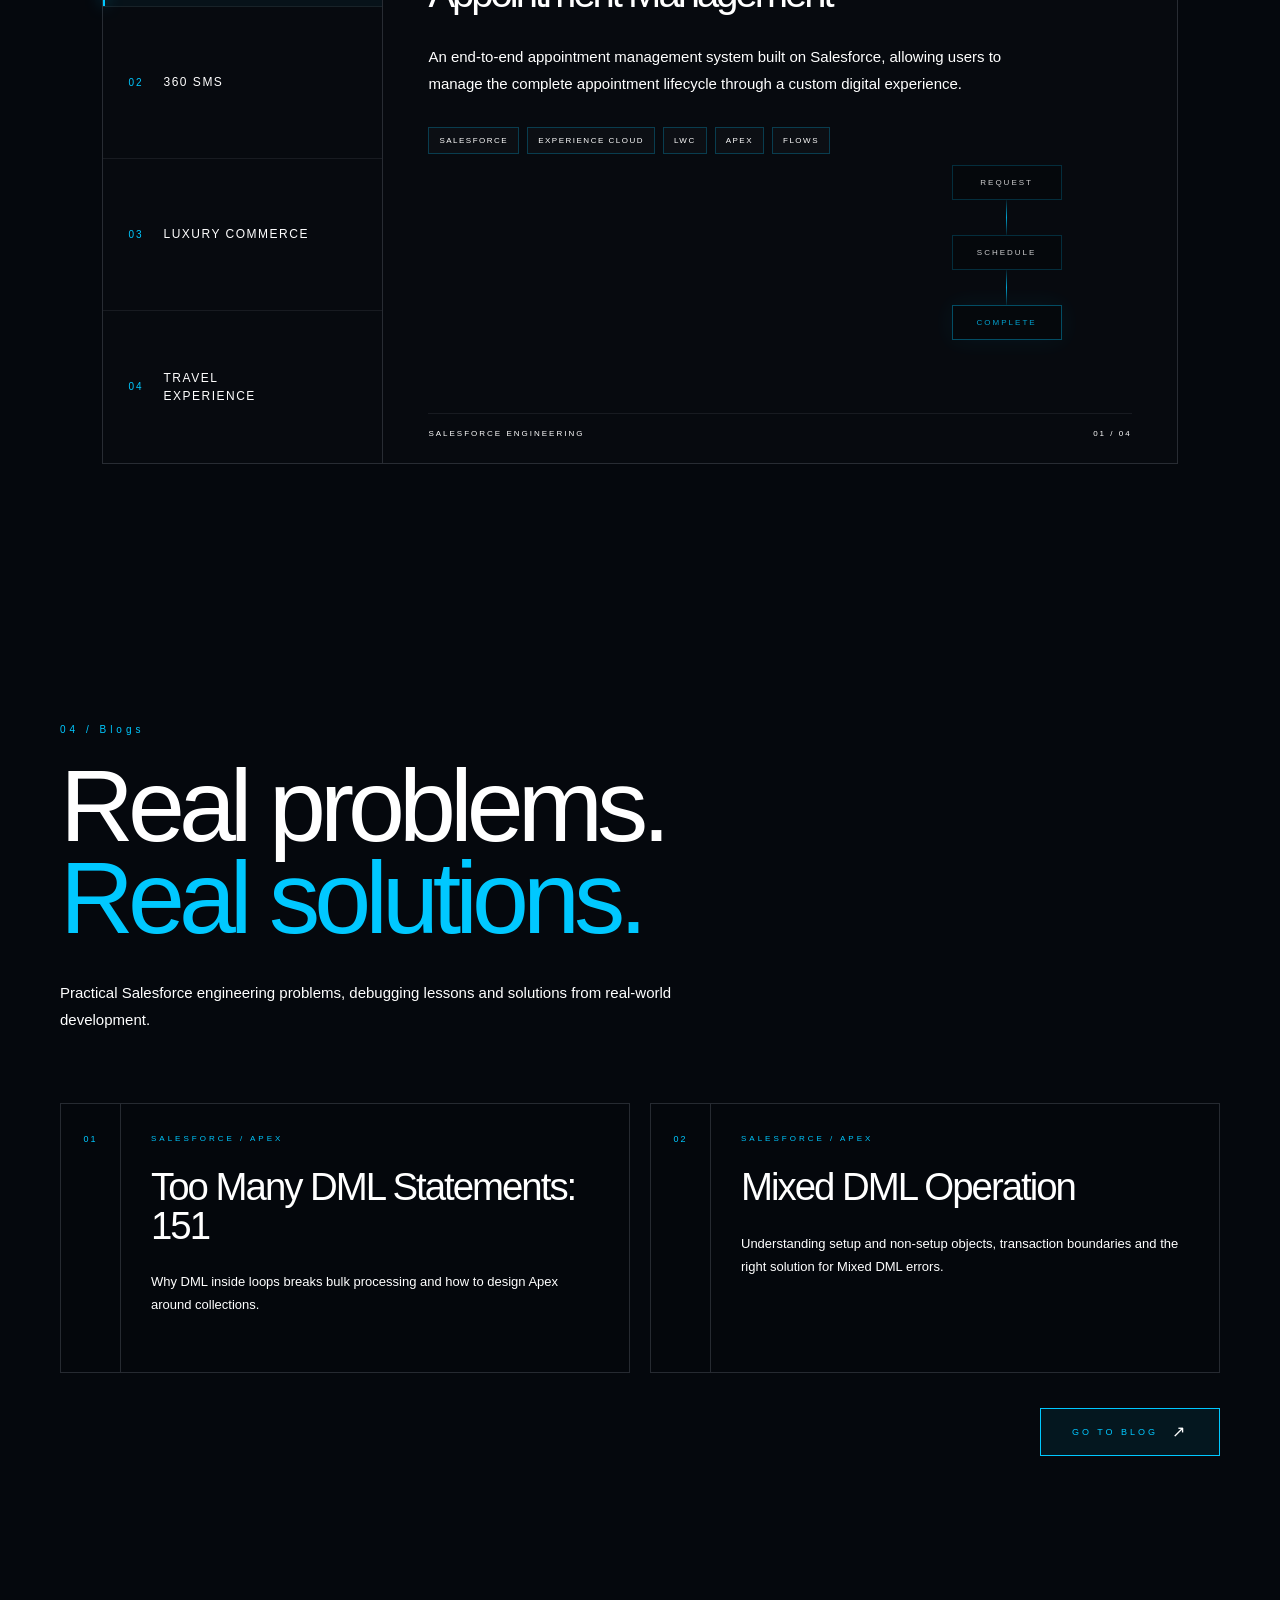
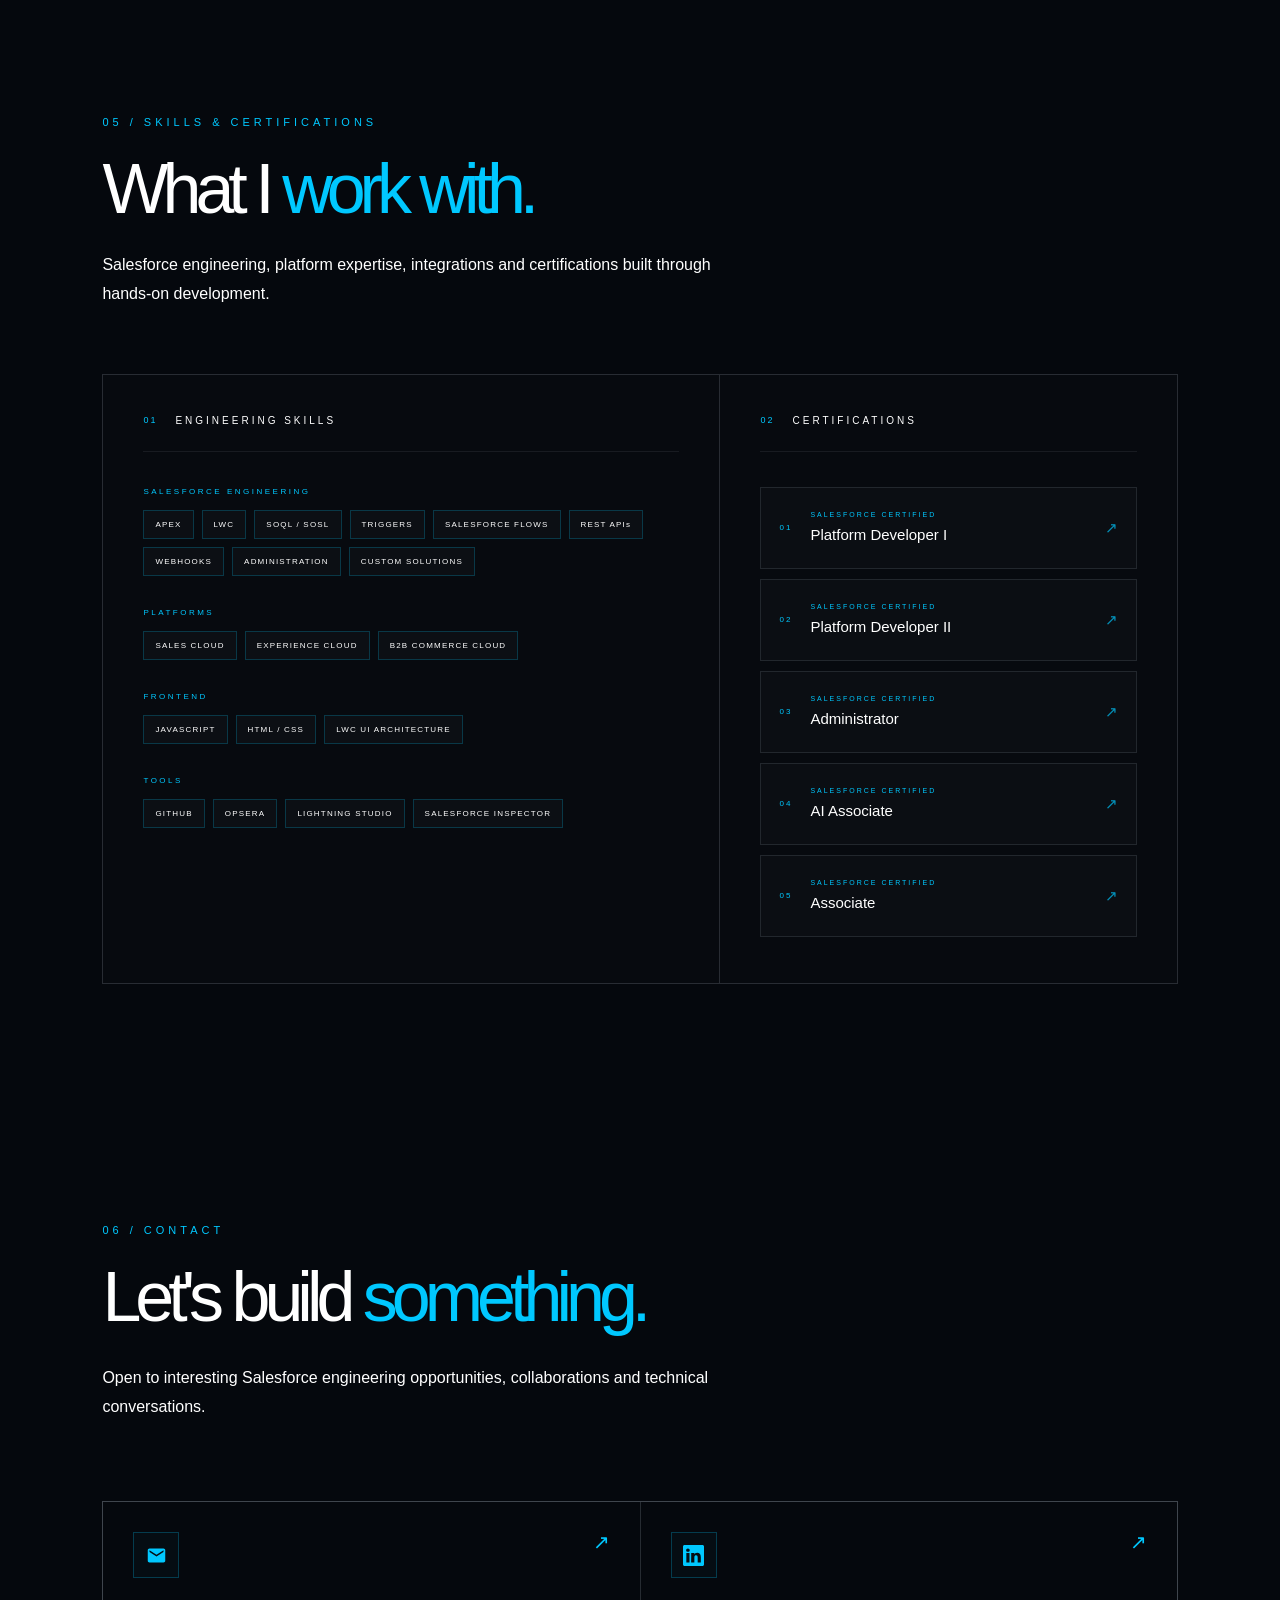
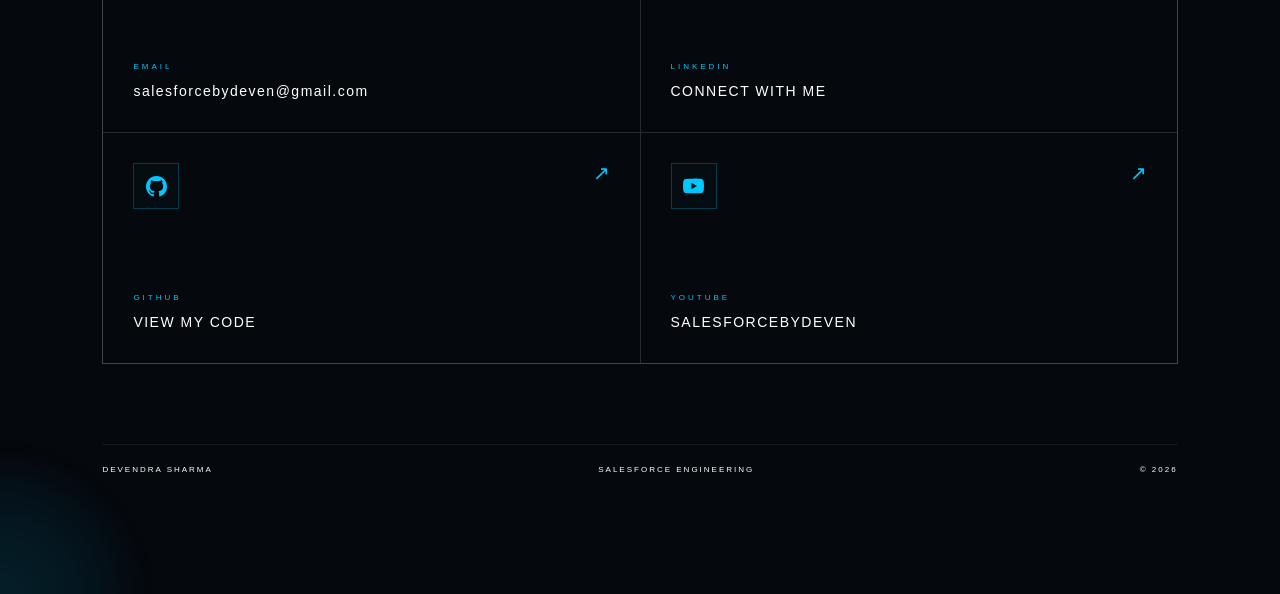
==== commit 2c55ea29: "new changes" ====
--- a/index.html
+++ b/index.html
@@ -196,7 +196,7 @@
                 </div>
             </div>
         </section>
-
+ 
         <!-- ======================================
              EXPERIENCE
         ======================================= -->
--- a/CSS/main.css
+++ b/CSS/main.css
@@ -3570,7 +3570,6 @@
     transition:
         transform 0.25s ease;
 }
-
 
 .blog-preview-button:hover {
     background:
--- a/CSS/mobile.css
+++ b/CSS/mobile.css
@@ -1476,7 +1476,6 @@
 
 }
 
-
 /* =========================================================
    VERY SMALL DEVICES
 ========================================================= */
